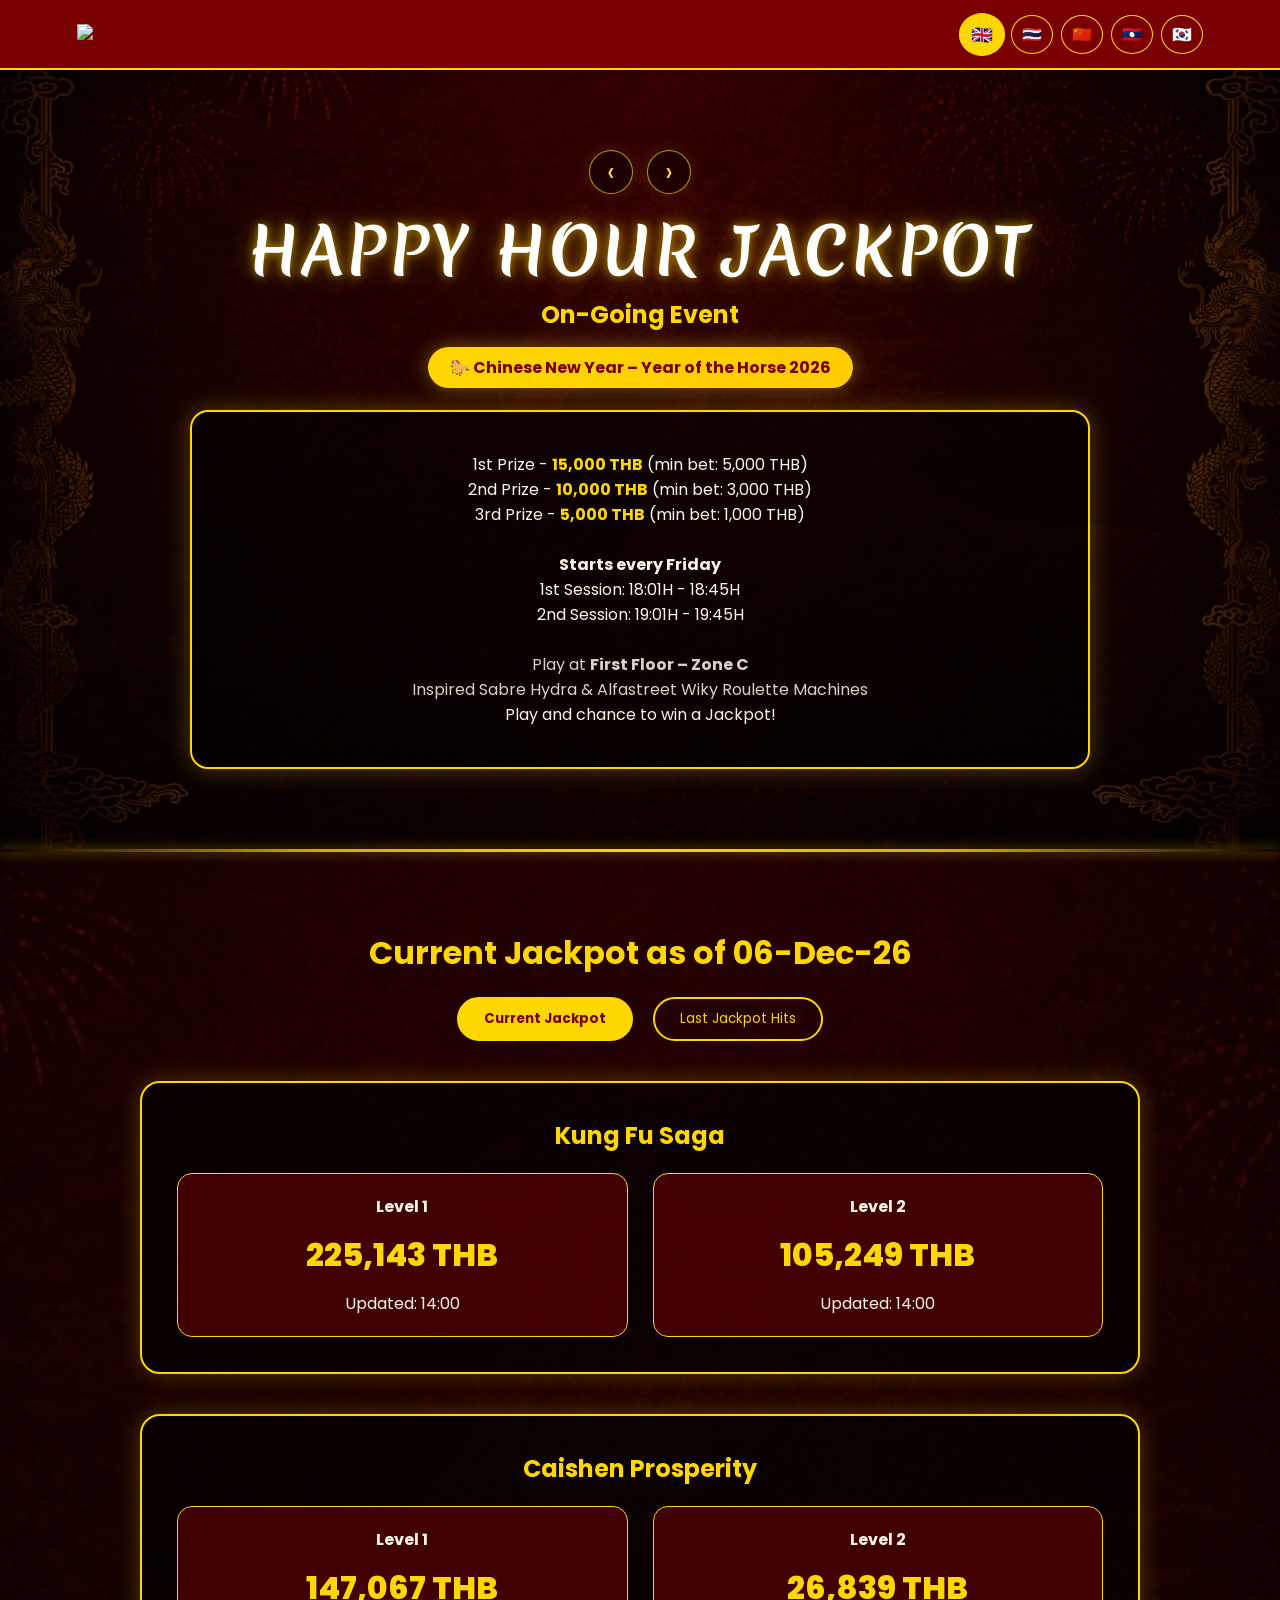
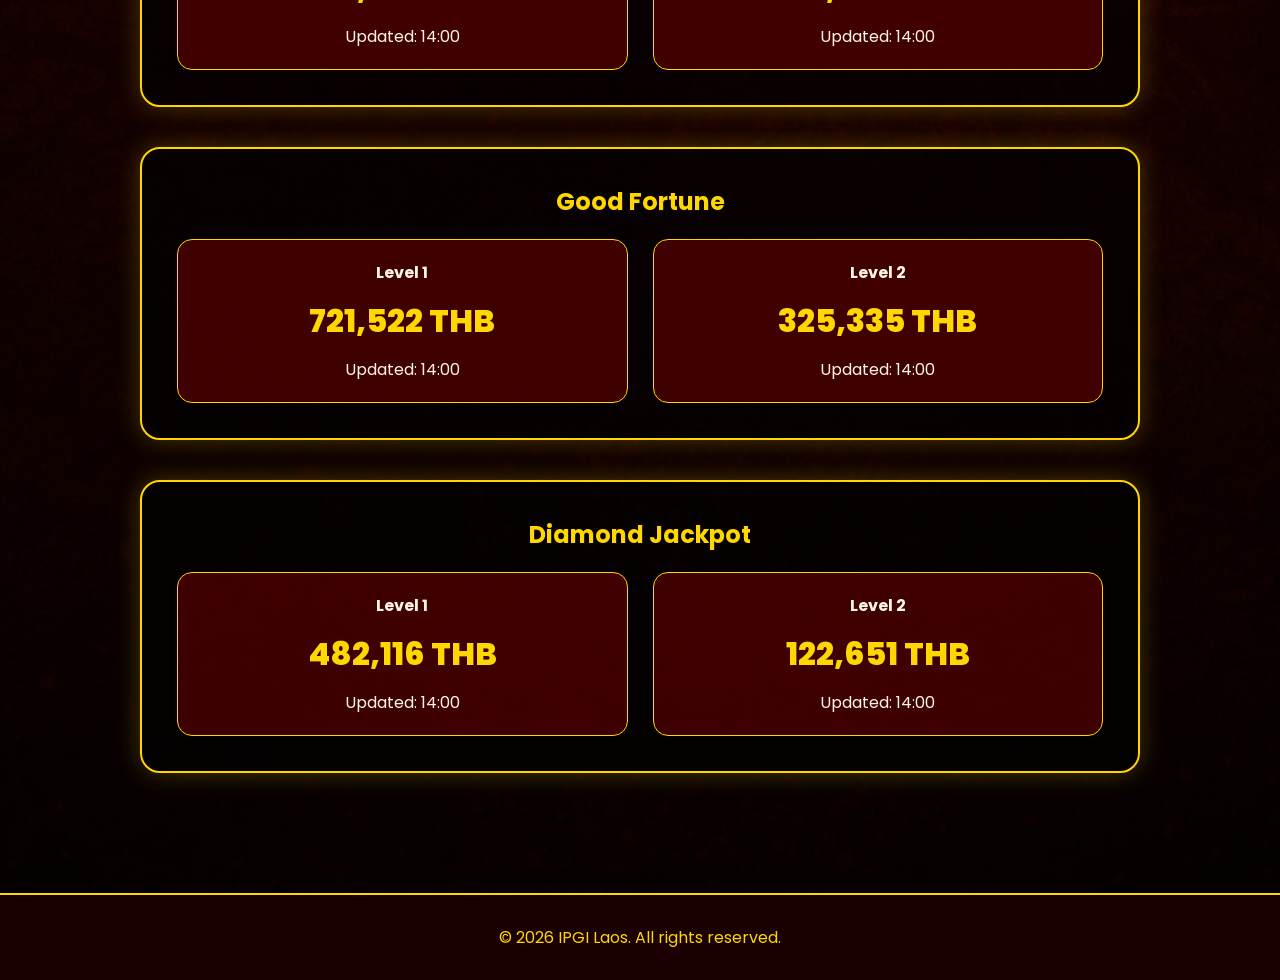
==== index.html @ 7512e4c2 "Update index.html" ====
<!DOCTYPE html>
<html lang="en">
<head>
<meta charset="UTF-8">
<meta name="viewport" content="width=device-width, initial-scale=1.0">
<title>IPGI - Event and Jackpot Update</title>

<link href="https://fonts.googleapis.com/css2?family=Poppins:wght@400;600;800&display=swap" rel="stylesheet">
<link href="https://fonts.googleapis.com/css2?family=Bebas+Neue&display=swap" rel="stylesheet">
<link href="https://fonts.googleapis.com/css2?family=Merienda&display=swap" rel="stylesheet">

<style>
*{
margin:0;
padding:0;
box-sizing:border-box;
font-family:'Poppins',sans-serif;
}

body{
background:radial-gradient(circle at top,#8b0000,#3a0000 60%,#1a0000);
color:#fff5e6;
overflow-x:hidden;
}

/* ===== LANTERNS (NON-BREAKING) ===== */
.lantern{
position:fixed;
top:-120px;
font-size:38px;
opacity:.6;
pointer-events:none;
z-index:1;
animation:floatLantern linear infinite;
}

@keyframes floatLantern{
0%{transform:translateY(0);}
100%{transform:translateY(130vh);}
}

/* ===== NAVBAR ===== */
.navbar{
position:fixed;
top:0;
left:0;
width:100%;
height:70px;
padding:0 6%;
display:flex;
align-items:center;
justify-content:space-between;
background:#7a0000;
border-bottom:2px solid gold;
z-index:1000;
}

.logo img{
height:48px;
max-width:160px;
object-fit:contain;
}

.lang-switch{
display:flex;
gap:8px;
}

.lang-switch button{
border:1px solid gold;
background:transparent;
color:gold;
border-radius:50%;
padding:6px 10px;
font-size:16px;
cursor:pointer;
transition:.3s;
}

.lang-switch button.active{
background:gold;
color:#7a0000;
transform:scale(1.1);
}

/* ===== HERO ===== */
.hero{
position:relative;
z-index:2;
padding:150px 8% 80px;
text-align:center;
background:
linear-gradient(rgba(0,0,0,0.65), rgba(0,0,0,0.75)),
url("images/cny-bg.webp");
background-size:cover;
background-position:center;
background-repeat:no-repeat;
}

/* quick fade used by language/event switching */
.hero.fade{opacity:.25; transform:translateY(2px); transition:opacity .2s ease, transform .2s ease;}

.hero h1{
font-family:'Merienda', sans-serif;
font-size:4rem;
letter-spacing:3px;
color:white;
text-transform:uppercase;
text-shadow:
0 0 10px rgba(255,215,0,0.6),
0 0 25px rgba(255,215,0,0.4);
}

.hero h2{
color:#ffd700;
margin-bottom:15px;
}

/* EVENT NAV (Prev/Next) */
.event-nav{
display:flex;
align-items:center;
justify-content:center;
gap:14px;
margin:0 0 10px;
}
.event-nav button{
width:44px;
height:44px;
border-radius:50%;
border:1px solid rgba(255,215,0,.7);
background:rgba(0,0,0,.35);
color:#ffd24a;
font-size:28px;
line-height:1;
cursor:pointer;
transition:.2s;
box-shadow:0 0 18px rgba(255,215,0,.12);
}
.event-nav button:active{transform:scale(.98);}

.horse-badge{
display:inline-block;
background:linear-gradient(45deg,gold,#ffcc00);
color:#7a0000;
padding:8px 22px;
border-radius:25px;
font-weight:700;
margin-bottom:22px;
box-shadow:0 0 20px rgba(255,215,0,0.4);
}

/* EVENT BOX */
.event-box{
max-width:900px;
margin:0 auto;
background:rgba(0,0,0,0.6);
border:2px solid gold;
border-radius:18px;
padding:40px;
box-shadow:0 0 25px rgba(255,215,0,0.3);
overflow:hidden;
}

.event-media{
position:relative;
display:none;
margin:-40px -40px 22px; /* pull to edges of box */
}
.event-media.has-img{display:block;}
.event-media::after{
content:'';
position:absolute;
inset:0;
background:linear-gradient(to bottom, rgba(0,0,0,0) 62%, rgba(0,0,0,0.45));
pointer-events:none;
}
.event-img{
width:100%;
max-height:340px;
object-fit:cover;
display:block;
filter:brightness(0.95) contrast(1.08) saturate(1.1);
}

.highlight{
color:gold;
font-weight:700;
}

/* ===== JACKPOT SECTION ===== */
.jackpot-section{
position:relative;
z-index:2;
padding:80px 8%;
text-align:center;
background:
linear-gradient(rgba(0,0,0,0.75), rgba(0,0,0,0.85)),
url("images/cny-bg.webp") center/cover no-repeat;
}

.jackpot-section::before{
content:"";
position:absolute;
top:0;
left:0;
width:100%;
height:3px;
background:linear-gradient(
to right,
transparent,
rgba(255,215,0,0.8),
rgba(255,215,0,1),
rgba(255,215,0,0.8),
transparent
);
box-shadow:0 0 12px rgba(255,215,0,0.6);
}

#jackpot-title{
font-size:2rem;
margin-bottom:20px;
color:gold;
}

/* Toggle */
.toggle-buttons{
margin:20px 0 40px;
}

.toggle-buttons button{
padding:10px 25px;
margin:0 8px;
border-radius:30px;
border:2px solid gold;
background:transparent;
color:gold;
cursor:pointer;
transition:.3s;
}

.toggle-buttons button.active{
background:gold;
color:#7a0000;
font-weight:700;
}

/* Game Card */
.game{
max-width:1000px;
margin:0 auto 40px;
background:rgba(0,0,0,0.65);
border:2px solid gold;
border-radius:20px;
padding:35px;
box-shadow:0 0 25px rgba(255,215,0,0.25);
}

.game h2{
margin-bottom:20px;
color:#ffd700;
}

.levels{
display:flex;
justify-content:center;
gap:25px;
flex-wrap:wrap;
}

.level{
flex:1;
min-width:240px;
background:rgba(120,0,0,0.5);
border:1px solid gold;
border-radius:15px;
padding:20px;
}

.amount{
font-size:2rem;
font-weight:800;
color:gold;
margin:12px 0;
}

/* GOLD GLOW */
@keyframes goldPulse{
0%{text-shadow:0 0 8px rgba(255,215,0,0.5);}
50%{text-shadow:0 0 30px rgba(255,215,0,1),0 0 60px rgba(255,180,0,0.6);}
100%{text-shadow:0 0 8px rgba(255,215,0,0.5);}
}

.amount.glow{
animation:goldPulse 2.2s infinite ease-in-out;
}

/* Footer */
footer{
padding:30px;
text-align:center;
background:#1a0000;
color:gold;
border-top:2px solid gold;
}

/* ===== MOBILE ===== */
@media(max-width:768px){

.hero{
padding:130px 5% 60px;
}

.hero h1{
font-size:2rem;
}

.event-box{
padding:25px;
}

.event-media{
margin:-25px -25px 18px;
}

.levels{
flex-direction:column;
}

.logo img{
height:40px;
}

.lantern{
font-size:26px;
}

}
</style>

</head>

<body>

<nav class="navbar">
<div class="logo">
<a href="https://www.indo.com.au" target="_blank">
<img src="https://indo.com.au/wp-content/uploads/2024/03/Group-3-1.png">
</a>
</div>

<div class="lantern" style="left:10%;animation-duration:18s;">🏮</div>
<div class="lantern" style="left:35%;animation-duration:22s;">🏮</div>
<div class="lantern" style="left:70%;animation-duration:20s;">🏮</div>

<div class="lang-switch">
<button onclick="setLanguage('en',this)">🇬🇧</button>
<button onclick="setLanguage('th',this)">🇹🇭</button>
<button onclick="setLanguage('zh',this)">🇨🇳</button>
<button onclick="setLanguage('lo',this)">🇱🇦</button>
<button onclick="setLanguage('ko',this)">🇰🇷</button>
</div>
</nav>

<section class="hero reveal" id="hero">

  <!-- Prev / Next -->
  <div class="event-nav">
    <button id="evtPrev" aria-label="Previous event">‹</button>
    <button id="evtNext" aria-label="Next event">›</button>
  </div>

  <h1 id="event-title"></h1>
  <h2 id="event-subtitle"></h2>
  <div class="horse-badge" id="event-pill"></div>

  <div class="event-box">
    <!-- image area (auto hides if empty) -->
    <div class="event-media" id="evtMediaWrap">
      <img class="event-img" id="evtImage" alt="">
    </div>

    <div class="prize" id="prize1"></div>
    <div class="prize" id="prize2"></div>
    <div class="prize" id="prize3"></div>
    <div class="schedule" id="schedule"></div>
    <div style="margin-top:25px;opacity:0.85;" id="location"></div>
    <div class="cta" id="cta-text"></div>
  </div>
</section>

<section class="jackpot-section reveal">
<h1 id="jackpot-title"></h1>

<div class="toggle-buttons">
<button id="btn-current" class="active">Current Jackpot</button>
<button id="btn-last">Last Jackpot Hits</button>
</div>

<div id="jackpot-container"></div>
</section>

<footer>© 2026 IPGI Laos. All rights reserved.</footer>

<script>
/* =========================================================
   EVENTS + TRANSLATIONS (Event Carousel)
   ========================================================= */

const events = [
  {
    id: "happy_hour",
    image: "", // optional (keep blank)
    translations: {
      en:{
        title:"Happy Hour Jackpot",
        subtitle:"On-Going Event",
        pill:"🐎 Chinese New Year – Year of the Horse 2026",
        prize1:"1st Prize - <span class='highlight'>15,000 THB</span> (min bet: 5,000 THB)",
        prize2:"2nd Prize - <span class='highlight'>10,000 THB</span> (min bet: 3,000 THB)",
        prize3:"3rd Prize - <span class='highlight'>5,000 THB</span> (min bet: 1,000 THB)",
        schedule:"<br><strong>Starts every Friday</strong><br>1st Session: 18:01H - 18:45H<br>2nd Session: 19:01H - 19:45H",
        location:"Play at <strong>First Floor – Zone C</strong><br>Inspired Sabre Hydra & Alfastreet Wiky Roulette Machines",
        cta:"Play and chance to win a Jackpot!"
      },
      th:{
        title:"แฮปปี้อาวร์แจ็คพอต",
        subtitle:"กิจกรรมกำลังดำเนินอยู่",
        pill:"🐎 ตรุษจีน – ปีมะเมีย 2026",
        prize1:"รางวัลที่ 1 - <span class='highlight'>15,000 บาท</span> (เดิมพันขั้นต่ำ: 5,000 บาท)",
        prize2:"รางวัลที่ 2 - <span class='highlight'>10,000 บาท</span> (เดิมพันขั้นต่ำ: 3,000 บาท)",
        prize3:"รางวัลที่ 3 - <span class='highlight'>5,000 บาท</span> (เดิมพันขั้นต่ำ: 1,000 บาท)",
        schedule:"<br><strong>เริ่มทุกวันศุกร์</strong><br>รอบที่ 1: 18:01 - 18:45<br>รอบที่ 2: 19:01 - 19:45",
        location:"เล่นที่ <strong>ชั้น 1 – โซน C</strong><br>Inspired Sabre Hydra & Alfastreet Wiky Roulette Machines",
        cta:"ร่วมสนุกและลุ้นรับแจ็คพอต!"
      },
      zh:{
        title:"欢乐时光累积大奖",
        subtitle:"正在进行中",
        pill:"🐎 农历新年 – 马年 2026",
        prize1:"一等奖 - <span class='highlight'>15,000 泰铢</span>（最低投注：5,000 泰铢）",
        prize2:"二等奖 - <span class='highlight'>10,000 泰铢</span>（最低投注：3,000 泰铢）",
        prize3:"三等奖 - <span class='highlight'>5,000 泰铢</span>（最低投注：1,000 泰铢）",
        schedule:"<br><strong>每周五开始</strong><br>第一场：18:01 - 18:45<br>第二场：19:01 - 19:45",
        location:"地点：<strong>一楼 C 区</strong><br>Inspired Sabre Hydra & Alfastreet Wiky Roulette Machines",
        cta:"参与游戏，赢取大奖！"
      },
      lo:{
        title:"ແຈັກພອດ Happy Hour",
        subtitle:"ກຳລັງຈັດກິດຈະກຳ",
        pill:"🐎 ຕຸດຈີນ – ປີມ້າ 2026",
        prize1:"ລາງວັນທີ 1 - <span class='highlight'>15,000 ບາດ</span> (ເບດຂັ້ນຕ່ຳ: 5,000 ບາດ)",
        prize2:"ລາງວັນທີ 2 - <span class='highlight'>10,000 ບາດ</span> (ເບດຂັ້ນຕ່ຳ: 3,000 ບາດ)",
        prize3:"ລາງວັນທີ 3 - <span class='highlight'>5,000 ບາດ</span> (ເບດຂັ້ນຕ່ຳ: 1,000 ບາດ)",
        schedule:"<br><strong>ເລີ່ມທຸກວັນສຸກ</strong><br>ຮອບ 1: 18:01 - 18:45<br>ຮອບ 2: 19:01 - 19:45",
        location:"ຫຼິ້ນທີ່ <strong>ຊັ້ນ 1 – ໂຊນ C</strong><br>Inspired Sabre Hydra & Alfastreet Wiky Roulette Machines",
        cta:"ຫຼິ້ນເພື່ອລຸ້ນແຈັກພອດ!"
      },
      ko:{
        title:"해피 아워 잭팟",
        subtitle:"진행 중 이벤트",
        pill:"🐎 춘절 – 말의 해 2026",
        prize1:"1등 - <span class='highlight'>15,000 바트</span> (최소 베팅: 5,000 바트)",
        prize2:"2등 - <span class='highlight'>10,000 바트</span> (최소 베팅: 3,000 바트)",
        prize3:"3등 - <span class='highlight'>5,000 바트</span> (최소 베팅: 1,000 바트)",
        schedule:"<br><strong>매주 금요일 시작</strong><br>1차: 18:01 - 18:45<br>2차: 19:01 - 19:45",
        location:"플레이 장소: <strong>1층 – C 구역</strong><br>Inspired Sabre Hydra & Alfastreet Wiky Roulette Machines",
        cta:"플레이하고 잭팟을 잡으세요!"
      }
    }
  },
  {
    id: "early_bird_donut",
    // Put your donut image here (save your photo as this file in your project):
    // images/early-bird-donut.png  OR  images/early-bird-donut.jpg
    image: "images/early-bird-donut.webp",
    translations: {
      en:{
        title:"Early Bird Donut",
        subtitle:"Weekly Special",
        pill:"🍩 Free Treat for Early Players",
        prize1:"",
        prize2:"",
        prize3:"",
        schedule:"<br><strong>Every Tuesday & Wednesday</strong><br><strong>Starts 09:00AM onwards</strong>",
        location:"Location: <strong>First Floor – Zone C</strong>",
        cta:"Free donut for players arrive early and play<br><strong>Limited stocks only</strong>"
      },
      th:{
        title:"โดนัท Early Bird",
        subtitle:"โปรโมชันประจำสัปดาห์",
        pill:"🍩 ของว่างฟรีสำหรับผู้มาเช้า",
        prize1:"",
        prize2:"",
        prize3:"",
        schedule:"<br><strong>ทุกวันอังคาร & วันพุธ</strong><br><strong>09:00 – 11:00 น.</strong>",
        location:"สถานที่: <strong>ชั้น 1 – โซน C<</strong>",
        cta:"ฟรีโดนัทสำหรับผู้เล่นที่มาเช้าและร่วมเล่น<br><strong>มีจำนวนจำกัด</strong>"
      },
      zh:{
        title:"早鸟甜甜圈",
        subtitle:"每周特别活动",
        pill:"🍩 早到玩家免费点心",
        prize1:"",
        prize2:"",
        prize3:"",
        schedule:"<br><strong>每周二 & 周三</strong><br><strong>09:00 – 11:00</strong>",
        location:"地点：<strong>一楼 C 区</strong>",
        cta:"早到并参与游戏的玩家可免费领取甜甜圈<br><strong>数量有限，送完即止</strong>"
      },
      lo:{
        title:"Early Bird Donut",
        subtitle:"ໂປຣໂມຊັນປະຈຳອາທິດ",
        pill:"🍩 ໂດນັດຟຣີ ສຳລັບຜູ້ມາເຊົ້າ",
        prize1:"",
        prize2:"",
        prize3:"",
        schedule:"<br><strong>ທຸກວັນອັງຄານ & ວັນພຸດ</strong><br><strong>09:00 – 11:00</strong>",
        location:"ສະຖານທີ່: <strong>ຊັ້ນ 1 – ໂຊນ C</strong>",
        cta:"ໂດນັດຟຣີ ສຳລັບຜູ້ທີ່ມາເຊົ້າແລະຮ່ວມຫຼິ້ນ<br><strong>ມີຈຳນວນຈຳກັດ</strong>"
      },
      ko:{
        title:"얼리버드 도넛",
        subtitle:"주간 스페셜",
        pill:"🍩 일찍 온 플레이어 무료 간식",
        prize1:"",
        prize2:"",
        prize3:"",
        schedule:"<br><strong>매주 화요일 & 수요일</strong><br><strong>09:00 – 11:00</strong>",
        location:"장소: <strong>1층 – C 구역</strong>",
        cta:"일찍 도착해 플레이하는 고객께 무료 도넛 제공<br><strong>수량 한정</strong>"
      }
    }
  }
];

let currentEventIndex = 0;
let currentLang = "en";

/* LANGUAGE (keeps active event) */
function setLanguage(lang,btn){
  currentLang = lang || "en";
  applyEventLanguage();
  document.querySelectorAll(".lang-switch button").forEach(b=>b.classList.remove("active"));
  if(btn) btn.classList.add("active");
}

/* Apply current event + language to UI */
function applyEventLanguage(){
  const hero = document.getElementById("hero");
  hero.classList.add("fade");

  setTimeout(()=>{
    const evt = events[currentEventIndex] || events[0];
    const t = (evt.translations && evt.translations[currentLang]) ? evt.translations[currentLang] : evt.translations.en;

    document.getElementById("event-title").innerHTML = t.title || "";
    document.getElementById("event-subtitle").innerHTML = t.subtitle || "";
    document.getElementById("event-pill").innerHTML = t.pill || "";

    // image
    const mediaWrap = document.getElementById("evtMediaWrap");
    const img = document.getElementById("evtImage");
    if(evt.image && evt.image.trim() !== ""){
      img.src = evt.image;
      img.alt = t.title || "Event image";
      mediaWrap.classList.add("has-img");
    }else{
      img.removeAttribute("src");
      img.alt = "";
      mediaWrap.classList.remove("has-img");
    }

    // content blocks (hide if empty)
    setBlockHTML("prize1", t.prize1);
    setBlockHTML("prize2", t.prize2);
    setBlockHTML("prize3", t.prize3);
    setBlockHTML("schedule", t.schedule);
    setBlockHTML("location", t.location);
    setBlockHTML("cta-text", t.cta);

    hero.classList.remove("fade");
  }, 160);
}

function setBlockHTML(id, html){
  const el = document.getElementById(id);
  el.innerHTML = html || "";
  // hide empty blocks for donut event (clean layout)
  const isEmpty = !html || String(html).trim() === "";
  el.style.display = isEmpty ? "none" : "block";
}

/* Event Prev/Next */
document.getElementById("evtPrev").addEventListener("click", ()=>{
  currentEventIndex = (currentEventIndex - 1 + events.length) % events.length;
  applyEventLanguage();
});

document.getElementById("evtNext").addEventListener("click", ()=>{
  currentEventIndex = (currentEventIndex + 1) % events.length;
  applyEventLanguage();
});

/* init language buttons */
setLanguage("en", document.querySelector(".lang-switch button"));

/* =========================================================
   JACKPOT (UNCHANGED)
   ========================================================= */

let jackpotData={},currentMode="current";

fetch("data.json")
.then(res=>res.json())
.then(data=>{
jackpotData=data;
currentMode=data.mode||"current";
setActiveButton();
renderJackpot();
});

document.getElementById("btn-current").onclick=()=>{
currentMode="current";
setActiveButton();
renderJackpot();
};
document.getElementById("btn-last").onclick=()=>{
currentMode="last";
setActiveButton();
renderJackpot();
};

function setActiveButton(){
const btnCurrent=document.getElementById("btn-current");
const btnLast=document.getElementById("btn-last");
const title=document.getElementById("jackpot-title");

btnCurrent.classList.toggle("active",currentMode==="current");
btnLast.classList.toggle("active",currentMode==="last");

if(currentMode==="current"){
const d=new Date();
const day=String(d.getDate()).padStart(2,'0');
const months=["Jan","Feb","Mar","Apr","May","Jun","Jul","Aug","Sep","Oct","Nov","Dec"];
const month=months[d.getMonth()];
const year=String(d.getFullYear()).slice(-2);
title.textContent=`Current Jackpot as of ${day}-${month}-${year}`;
}else{
title.textContent="Last Jackpot Hits";
}
}

function animateCounter(el,target){
let duration=1500,startTime=null;
function update(t){
if(!startTime)startTime=t;
let progress=t-startTime;
let percent=Math.min(progress/duration,1);
let value=Math.floor(percent*target);
el.textContent=value.toLocaleString()+" THB";
if(progress<duration){requestAnimationFrame(update);}
else{el.textContent=target.toLocaleString()+" THB";}
}
requestAnimationFrame(update);
}

function renderJackpot(){

var container=document.getElementById("jackpot-container");
container.innerHTML="";
var games=jackpotData[currentMode];
if(!games){ return; }

var keys=Object.keys(games);

for(var i=0;i<keys.length;i++){

var key=keys[i];
var game=games[key];

var gameDiv=document.createElement("div");
gameDiv.className="game reveal";

gameDiv.innerHTML =
"<h2>"+formatGameName(key)+"</h2>"+
"<div class='levels'>"+
"<div class='level'>"+
"<strong>Level 1</strong>"+
"<div class='amount' data-value='"+game.level1+"'>0 THB</div>"+
"<div class='date'>"+
(currentMode==="current"
? "Updated: "+(game.time||"--:--")
: "Date: "+(game.level1_date||"--"))+
"</div>"+
"</div>"+
"<div class='level'>"+
"<strong>Level 2</strong>"+
"<div class='amount' data-value='"+game.level2+"'>0 THB</div>"+
"<div class='date'>"+
(currentMode==="current"
? "Updated: "+(game.time||"--:--")
: "Date: "+(game.level2_date||"--"))+
"</div>"+
"</div>"+
"</div>";

container.appendChild(gameDiv);
}

/* SAFE STAGGER */
var cards=document.querySelectorAll(".game");
for(var j=0;j<cards.length;j++){
cards[j].style.transitionDelay=(j*0.2)+"s";
}

/* COUNTER + GLOW */
if(currentMode==="current"){

var amounts=document.querySelectorAll(".amount");

for(var k=0;k<amounts.length;k++){

var el=amounts[k];
var target=parseInt(el.getAttribute("data-value"));

if(!isNaN(target)){
animateCounter(el,target);

(function(element){
setTimeout(function(){
element.classList.add("glow");
},1500);
})(el);
}
}

}else{

var amountsStatic=document.querySelectorAll(".amount");

for(var x=0;x<amountsStatic.length;x++){
var el2=amountsStatic[x];
var target2=parseInt(el2.getAttribute("data-value"));
el2.textContent=Number(target2).toLocaleString()+" THB";
el2.classList.remove("glow");
}

}

revealOnScroll();
}

/* SCROLL EFFECT */
function revealOnScroll(){
const reveals=document.querySelectorAll(".reveal");
reveals.forEach(el=>{
const windowHeight=window.innerHeight;
const elementTop=el.getBoundingClientRect().top;
if(elementTop < windowHeight - 100){
el.classList.add("active");
}
});
}
window.addEventListener("scroll",revealOnScroll);
window.addEventListener("load",revealOnScroll);

function formatGameName(key){
return key.replace(/([A-Z])/g," $1").replace(/^./,s=>s.toUpperCase());
}

</script>
</body>
</html>
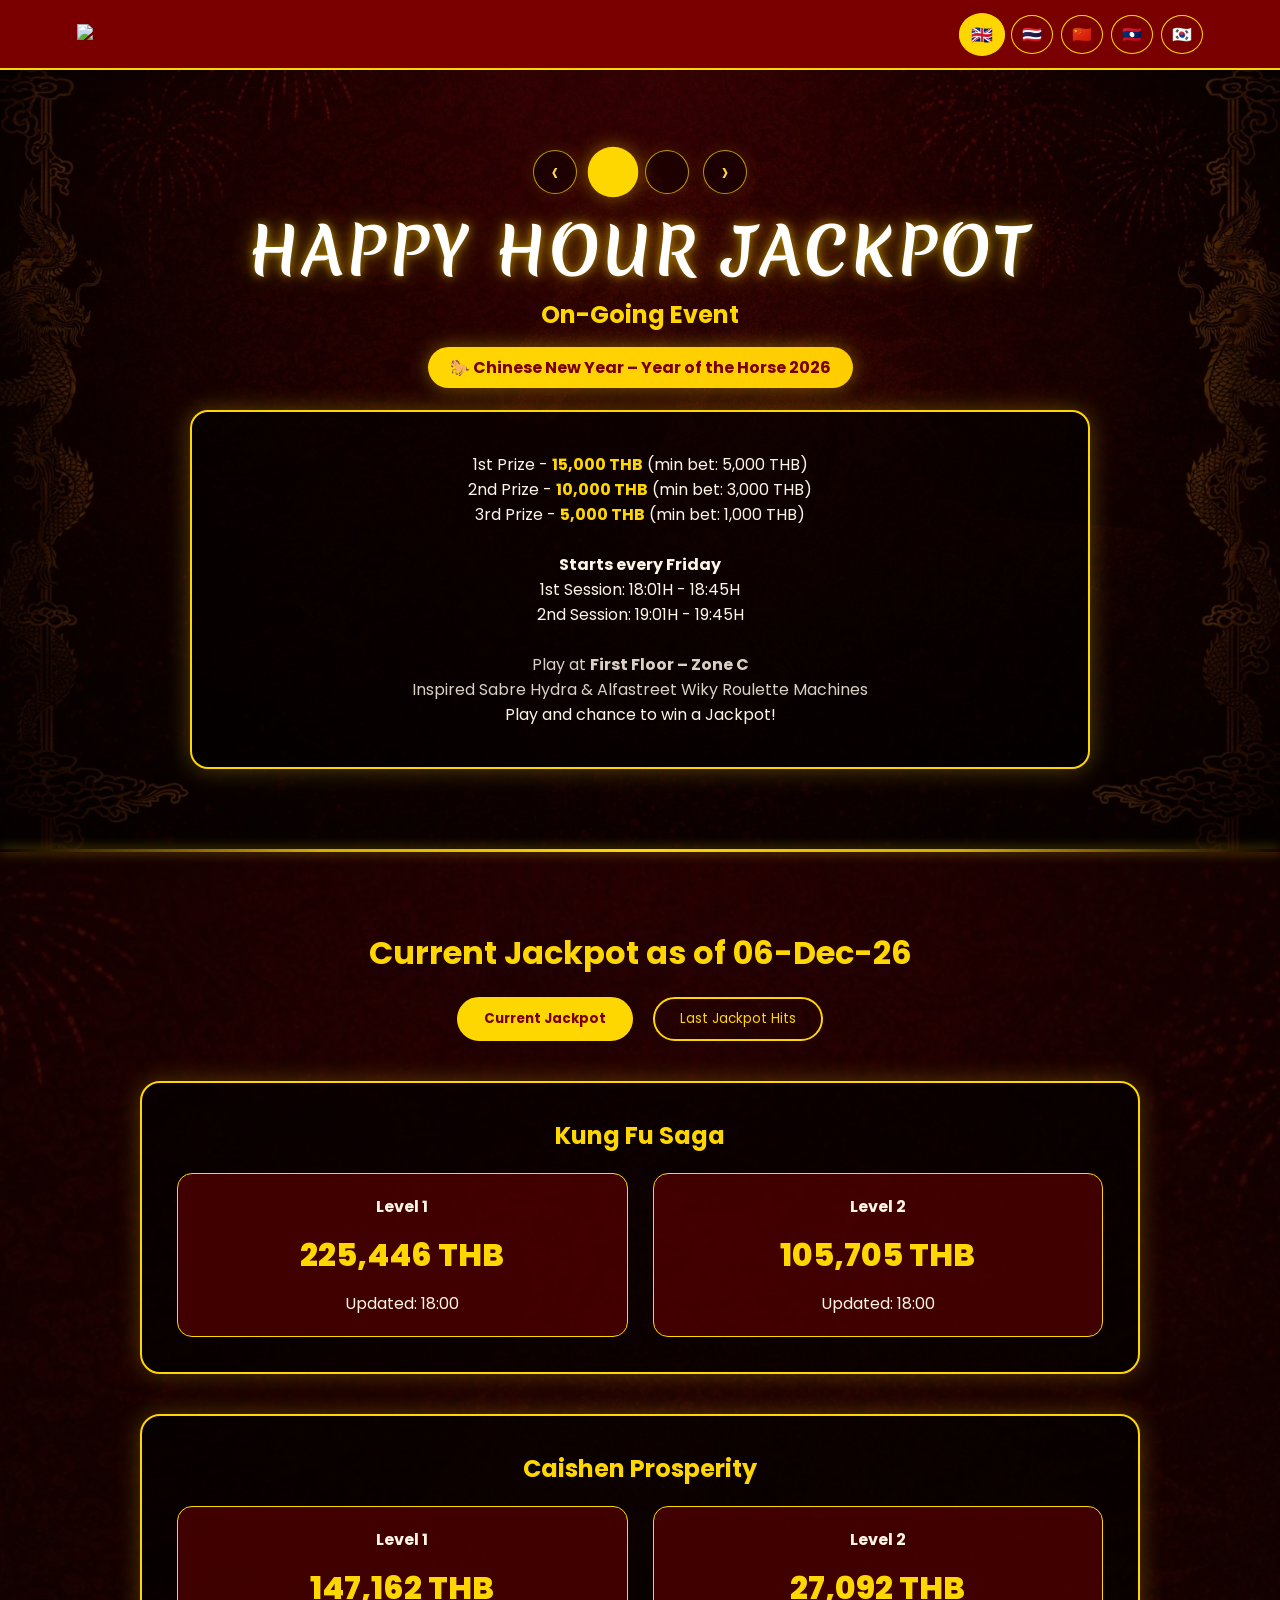
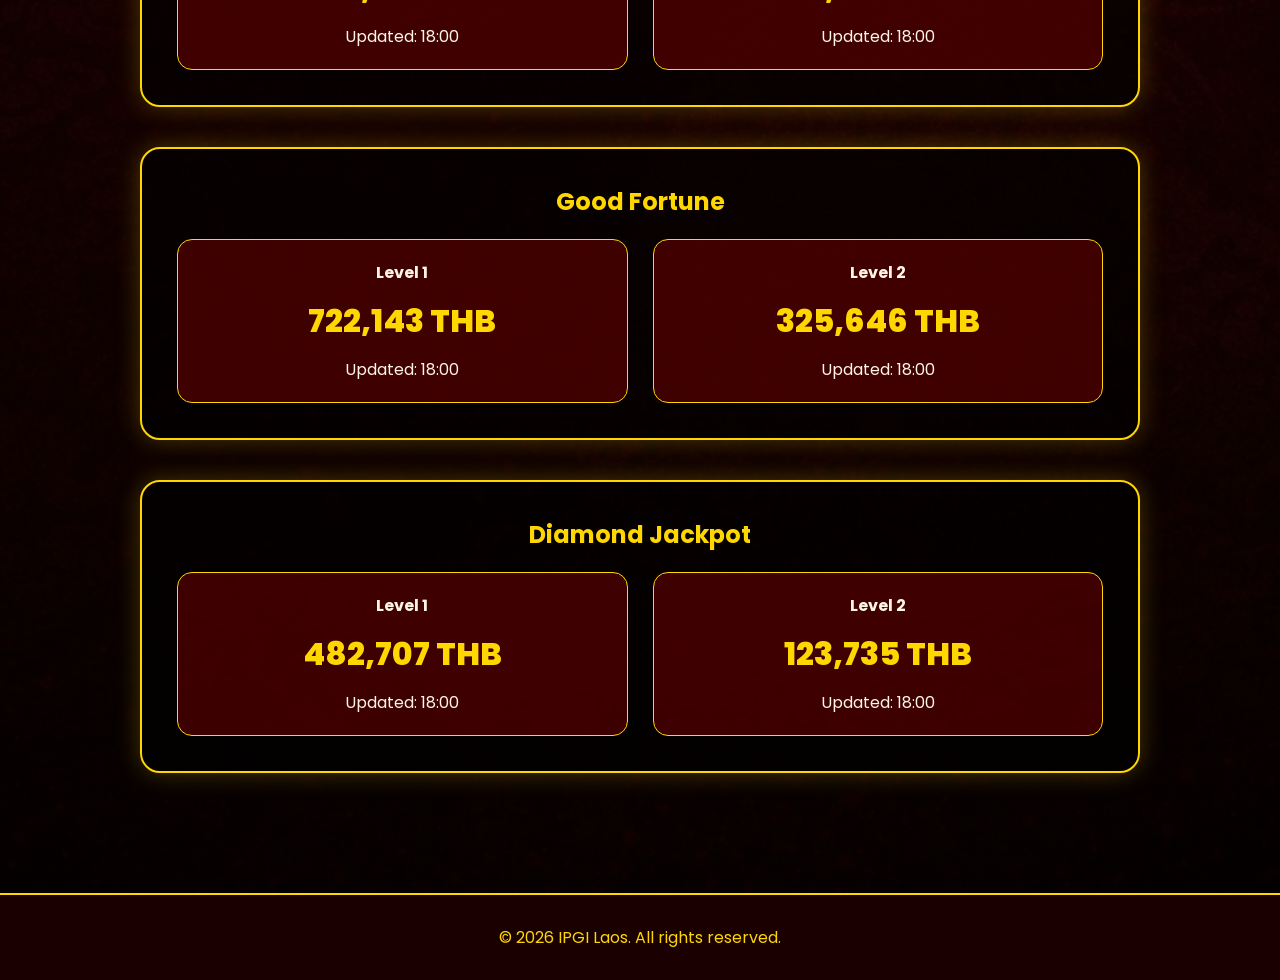
==== commit 082c194c: "Update index.html" ====
--- a/index.html
+++ b/index.html
@@ -137,7 +137,31 @@
 transition:.2s;
 box-shadow:0 0 18px rgba(255,215,0,.12);
 }
-.event-nav button:active{transform:scale(.98);}
+..event-nav button:active{transform:scale(.98);}
+
+/* Dots (event indicators) */
+.evt-dots{
+display:flex;
+align-items:center;
+justify-content:center;
+gap:10px;
+min-width:64px;
+}
+.evt-dot{
+width:10px;
+height:10px;
+border-radius:50%;
+border:1px solid rgba(255,215,0,.75);
+background:rgba(0,0,0,.20);
+box-shadow:0 0 10px rgba(255,215,0,.10);
+cursor:pointer;
+transition:transform .2s ease, background .2s ease, box-shadow .2s ease;
+}
+.evt-dot.active{
+background:gold;
+box-shadow:0 0 18px rgba(255,215,0,.45);
+transform:scale(1.15);
+}
 
 .horse-badge{
 display:inline-block;
@@ -364,9 +388,12 @@
 
 <section class="hero reveal" id="hero">
 
-  <!-- Prev / Next -->
+  <!-- Prev / Next + Dots -->
   <div class="event-nav">
     <button id="evtPrev" aria-label="Previous event">‹</button>
+
+    <div class="evt-dots" id="evtDots" aria-label="Event pagination"></div>
+
     <button id="evtNext" aria-label="Next event">›</button>
   </div>
 
@@ -537,6 +564,56 @@
 let currentEventIndex = 0;
 let currentLang = "en";
 
+/* Dots UI */
+const dotsWrap = document.getElementById("evtDots");
+
+function buildDots(){
+  if(!dotsWrap) return;
+  dotsWrap.innerHTML = "";
+  for(let i=0;i<events.length;i++){
+    const d = document.createElement("button");
+    d.type = "button";
+    d.className = "evt-dot" + (i===currentEventIndex ? " active" : "");
+    d.setAttribute("aria-label", "Go to event " + (i+1));
+    d.addEventListener("click", ()=>{
+      currentEventIndex = i;
+      applyEventLanguage();
+      restartAutoAdvance();
+    });
+    dotsWrap.appendChild(d);
+  }
+}
+
+function setActiveDot(){
+  if(!dotsWrap) return;
+  const dots = dotsWrap.querySelectorAll(".evt-dot");
+  dots.forEach((dot, i)=> dot.classList.toggle("active", i===currentEventIndex));
+}
+
+/* Auto-advance */
+let autoTimer = null;
+const AUTO_ADVANCE_MS = 4000; // 3-4 sec (set to 4 sec)
+
+function startAutoAdvance(){
+  stopAutoAdvance();
+  autoTimer = setInterval(()=>{
+    currentEventIndex = (currentEventIndex + 1) % events.length;
+    applyEventLanguage();
+  }, AUTO_ADVANCE_MS);
+}
+
+function stopAutoAdvance(){
+  if(autoTimer){
+    clearInterval(autoTimer);
+    autoTimer = null;
+  }
+}
+
+function restartAutoAdvance(){
+  startAutoAdvance();
+}
+
+
 /* LANGUAGE (keeps active event) */
 function setLanguage(lang,btn){
   currentLang = lang || "en";
@@ -579,6 +656,7 @@
     setBlockHTML("location", t.location);
     setBlockHTML("cta-text", t.cta);
 
+    setActiveDot();
     hero.classList.remove("fade");
   }, 160);
 }
@@ -595,15 +673,30 @@
 document.getElementById("evtPrev").addEventListener("click", ()=>{
   currentEventIndex = (currentEventIndex - 1 + events.length) % events.length;
   applyEventLanguage();
+  restartAutoAdvance();
 });
 
 document.getElementById("evtNext").addEventListener("click", ()=>{
   currentEventIndex = (currentEventIndex + 1) % events.length;
   applyEventLanguage();
+  restartAutoAdvance();
 });
 
+/* Pause auto-advance when user interacts */
+const heroSection = document.getElementById("hero");
+if(heroSection){
+  heroSection.addEventListener("mouseenter", stopAutoAdvance);
+  heroSection.addEventListener("mouseleave", startAutoAdvance);
+  heroSection.addEventListener("focusin", stopAutoAdvance);
+  heroSection.addEventListener("focusout", startAutoAdvance);
+  heroSection.addEventListener("touchstart", stopAutoAdvance, {passive:true});
+  heroSection.addEventListener("touchend", startAutoAdvance, {passive:true});
+}
+
 /* init language buttons */
+buildDots();
 setLanguage("en", document.querySelector(".lang-switch button"));
+startAutoAdvance();
 
 /* =========================================================
    JACKPOT (UNCHANGED)
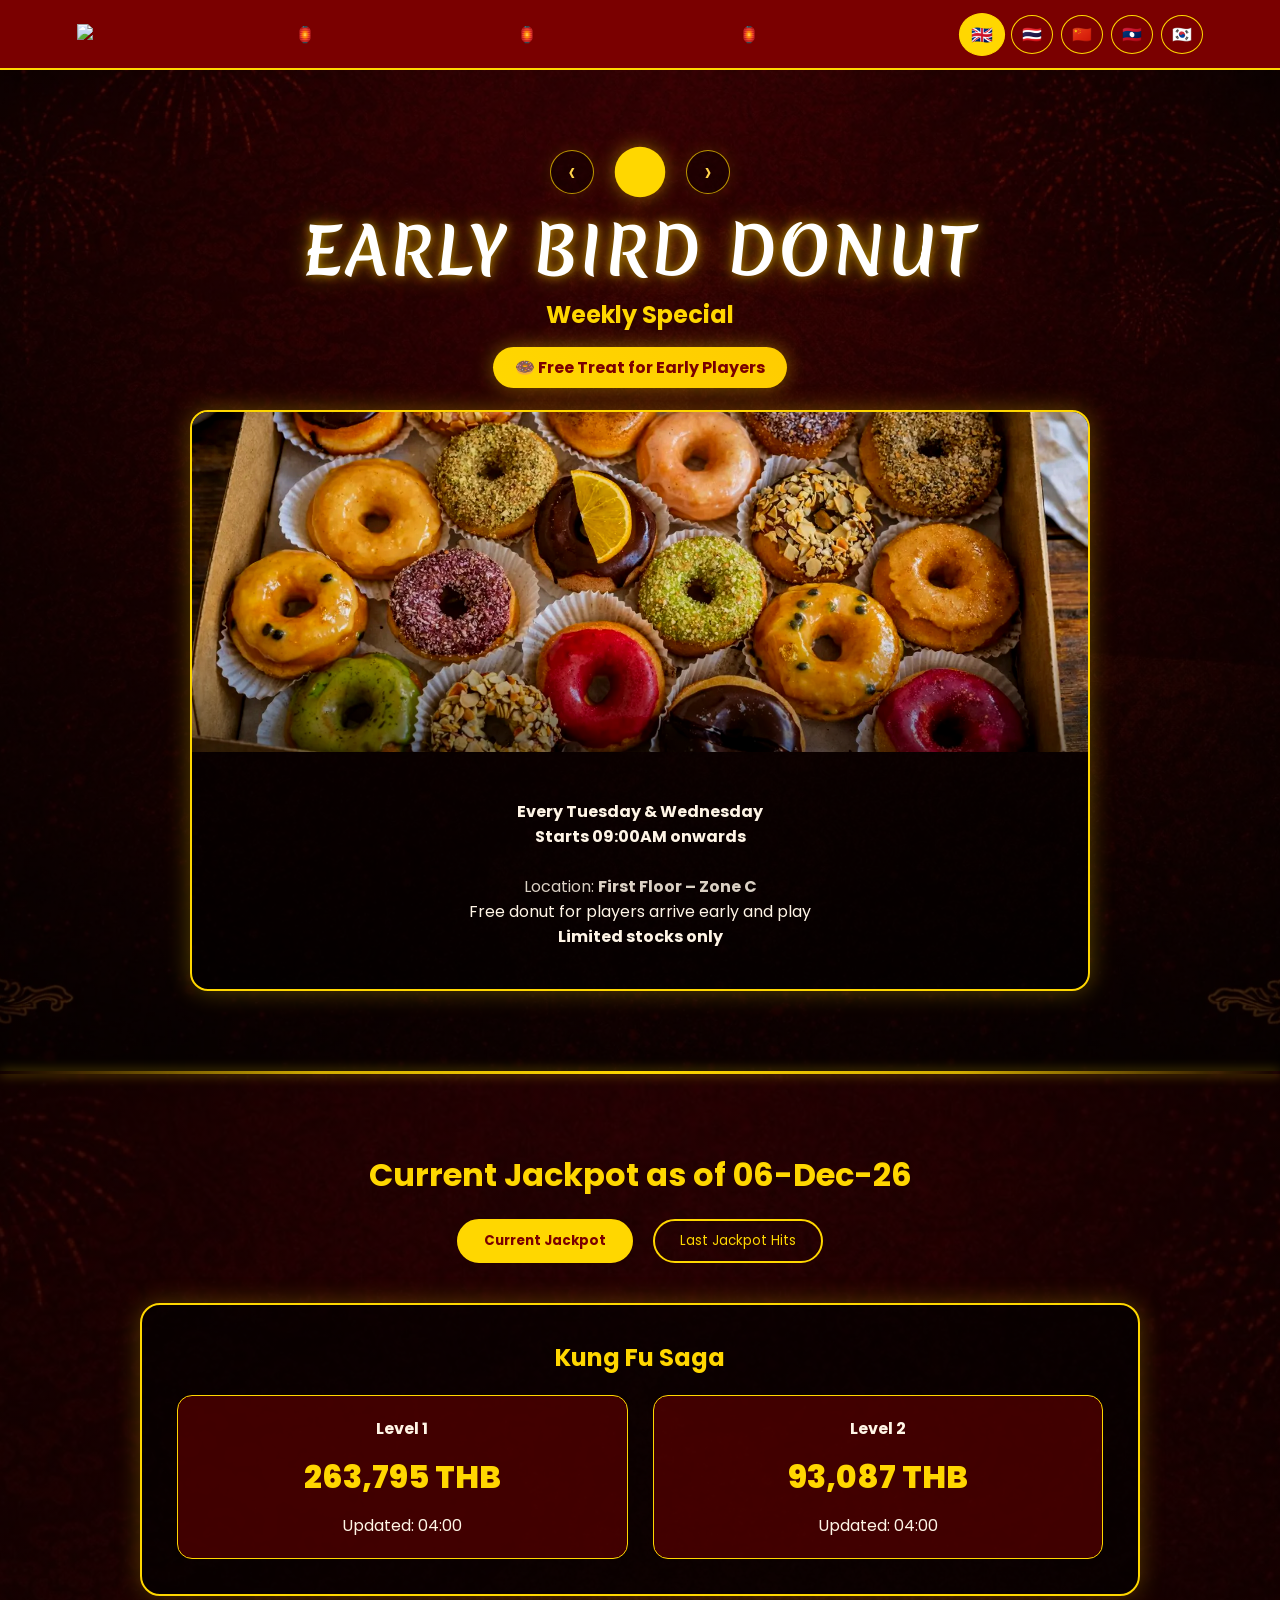
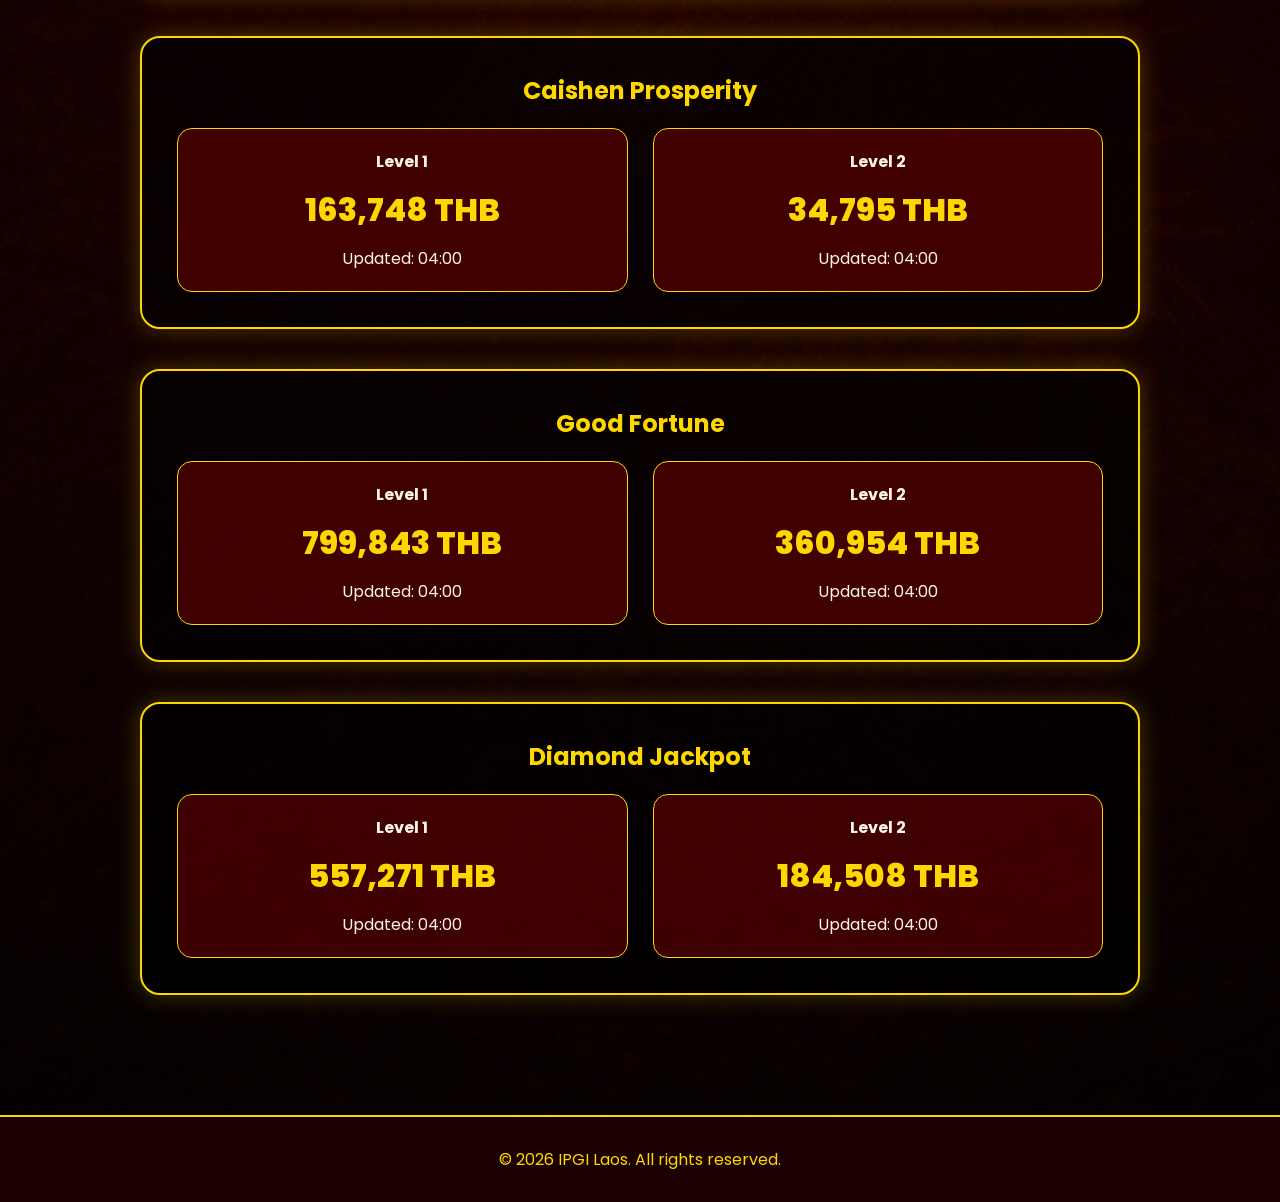
==== commit e635a493: "Update index.html" ====
--- a/index.html
+++ b/index.html
@@ -21,22 +21,6 @@
 background:radial-gradient(circle at top,#8b0000,#3a0000 60%,#1a0000);
 color:#fff5e6;
 overflow-x:hidden;
-}
-
-/* ===== LANTERNS (NON-BREAKING) ===== */
-.lantern{
-position:fixed;
-top:-120px;
-font-size:38px;
-opacity:.6;
-pointer-events:none;
-z-index:1;
-animation:floatLantern linear infinite;
-}
-
-@keyframes floatLantern{
-0%{transform:translateY(0);}
-100%{transform:translateY(130vh);}
 }
 
 /* ===== NAVBAR ===== */
@@ -435,67 +419,6 @@
    ========================================================= */
 
 const events = [
-  {
-    id: "happy_hour",
-    image: "", // optional (keep blank)
-    translations: {
-      en:{
-        title:"Happy Hour Jackpot",
-        subtitle:"On-Going Event",
-        pill:"🐎 Chinese New Year – Year of the Horse 2026",
-        prize1:"1st Prize - <span class='highlight'>15,000 THB</span> (min bet: 5,000 THB)",
-        prize2:"2nd Prize - <span class='highlight'>10,000 THB</span> (min bet: 3,000 THB)",
-        prize3:"3rd Prize - <span class='highlight'>5,000 THB</span> (min bet: 1,000 THB)",
-        schedule:"<br><strong>Starts every Friday</strong><br>1st Session: 18:01H - 18:45H<br>2nd Session: 19:01H - 19:45H",
-        location:"Play at <strong>First Floor – Zone C</strong><br>Inspired Sabre Hydra & Alfastreet Wiky Roulette Machines",
-        cta:"Play and chance to win a Jackpot!"
-      },
-      th:{
-        title:"แฮปปี้อาวร์แจ็คพอต",
-        subtitle:"กิจกรรมกำลังดำเนินอยู่",
-        pill:"🐎 ตรุษจีน – ปีมะเมีย 2026",
-        prize1:"รางวัลที่ 1 - <span class='highlight'>15,000 บาท</span> (เดิมพันขั้นต่ำ: 5,000 บาท)",
-        prize2:"รางวัลที่ 2 - <span class='highlight'>10,000 บาท</span> (เดิมพันขั้นต่ำ: 3,000 บาท)",
-        prize3:"รางวัลที่ 3 - <span class='highlight'>5,000 บาท</span> (เดิมพันขั้นต่ำ: 1,000 บาท)",
-        schedule:"<br><strong>เริ่มทุกวันศุกร์</strong><br>รอบที่ 1: 18:01 - 18:45<br>รอบที่ 2: 19:01 - 19:45",
-        location:"เล่นที่ <strong>ชั้น 1 – โซน C</strong><br>Inspired Sabre Hydra & Alfastreet Wiky Roulette Machines",
-        cta:"ร่วมสนุกและลุ้นรับแจ็คพอต!"
-      },
-      zh:{
-        title:"欢乐时光累积大奖",
-        subtitle:"正在进行中",
-        pill:"🐎 农历新年 – 马年 2026",
-        prize1:"一等奖 - <span class='highlight'>15,000 泰铢</span>（最低投注：5,000 泰铢）",
-        prize2:"二等奖 - <span class='highlight'>10,000 泰铢</span>（最低投注：3,000 泰铢）",
-        prize3:"三等奖 - <span class='highlight'>5,000 泰铢</span>（最低投注：1,000 泰铢）",
-        schedule:"<br><strong>每周五开始</strong><br>第一场：18:01 - 18:45<br>第二场：19:01 - 19:45",
-        location:"地点：<strong>一楼 C 区</strong><br>Inspired Sabre Hydra & Alfastreet Wiky Roulette Machines",
-        cta:"参与游戏，赢取大奖！"
-      },
-      lo:{
-        title:"ແຈັກພອດ Happy Hour",
-        subtitle:"ກຳລັງຈັດກິດຈະກຳ",
-        pill:"🐎 ຕຸດຈີນ – ປີມ້າ 2026",
-        prize1:"ລາງວັນທີ 1 - <span class='highlight'>15,000 ບາດ</span> (ເບດຂັ້ນຕ່ຳ: 5,000 ບາດ)",
-        prize2:"ລາງວັນທີ 2 - <span class='highlight'>10,000 ບາດ</span> (ເບດຂັ້ນຕ່ຳ: 3,000 ບາດ)",
-        prize3:"ລາງວັນທີ 3 - <span class='highlight'>5,000 ບາດ</span> (ເບດຂັ້ນຕ່ຳ: 1,000 ບາດ)",
-        schedule:"<br><strong>ເລີ່ມທຸກວັນສຸກ</strong><br>ຮອບ 1: 18:01 - 18:45<br>ຮອບ 2: 19:01 - 19:45",
-        location:"ຫຼິ້ນທີ່ <strong>ຊັ້ນ 1 – ໂຊນ C</strong><br>Inspired Sabre Hydra & Alfastreet Wiky Roulette Machines",
-        cta:"ຫຼິ້ນເພື່ອລຸ້ນແຈັກພອດ!"
-      },
-      ko:{
-        title:"해피 아워 잭팟",
-        subtitle:"진행 중 이벤트",
-        pill:"🐎 춘절 – 말의 해 2026",
-        prize1:"1등 - <span class='highlight'>15,000 바트</span> (최소 베팅: 5,000 바트)",
-        prize2:"2등 - <span class='highlight'>10,000 바트</span> (최소 베팅: 3,000 바트)",
-        prize3:"3등 - <span class='highlight'>5,000 바트</span> (최소 베팅: 1,000 바트)",
-        schedule:"<br><strong>매주 금요일 시작</strong><br>1차: 18:01 - 18:45<br>2차: 19:01 - 19:45",
-        location:"플레이 장소: <strong>1층 – C 구역</strong><br>Inspired Sabre Hydra & Alfastreet Wiky Roulette Machines",
-        cta:"플레이하고 잭팟을 잡으세요!"
-      }
-    }
-  },
   {
     id: "early_bird_donut",
     // Put your donut image here (save your photo as this file in your project):
@@ -592,7 +515,7 @@
 
 /* Auto-advance */
 let autoTimer = null;
-const AUTO_ADVANCE_MS = 4000; // 3-4 sec (set to 4 sec)
+const AUTO_ADVANCE_MS = 60000; // 3-4 sec (set to 4 sec)
 
 function startAutoAdvance(){
   stopAutoAdvance();
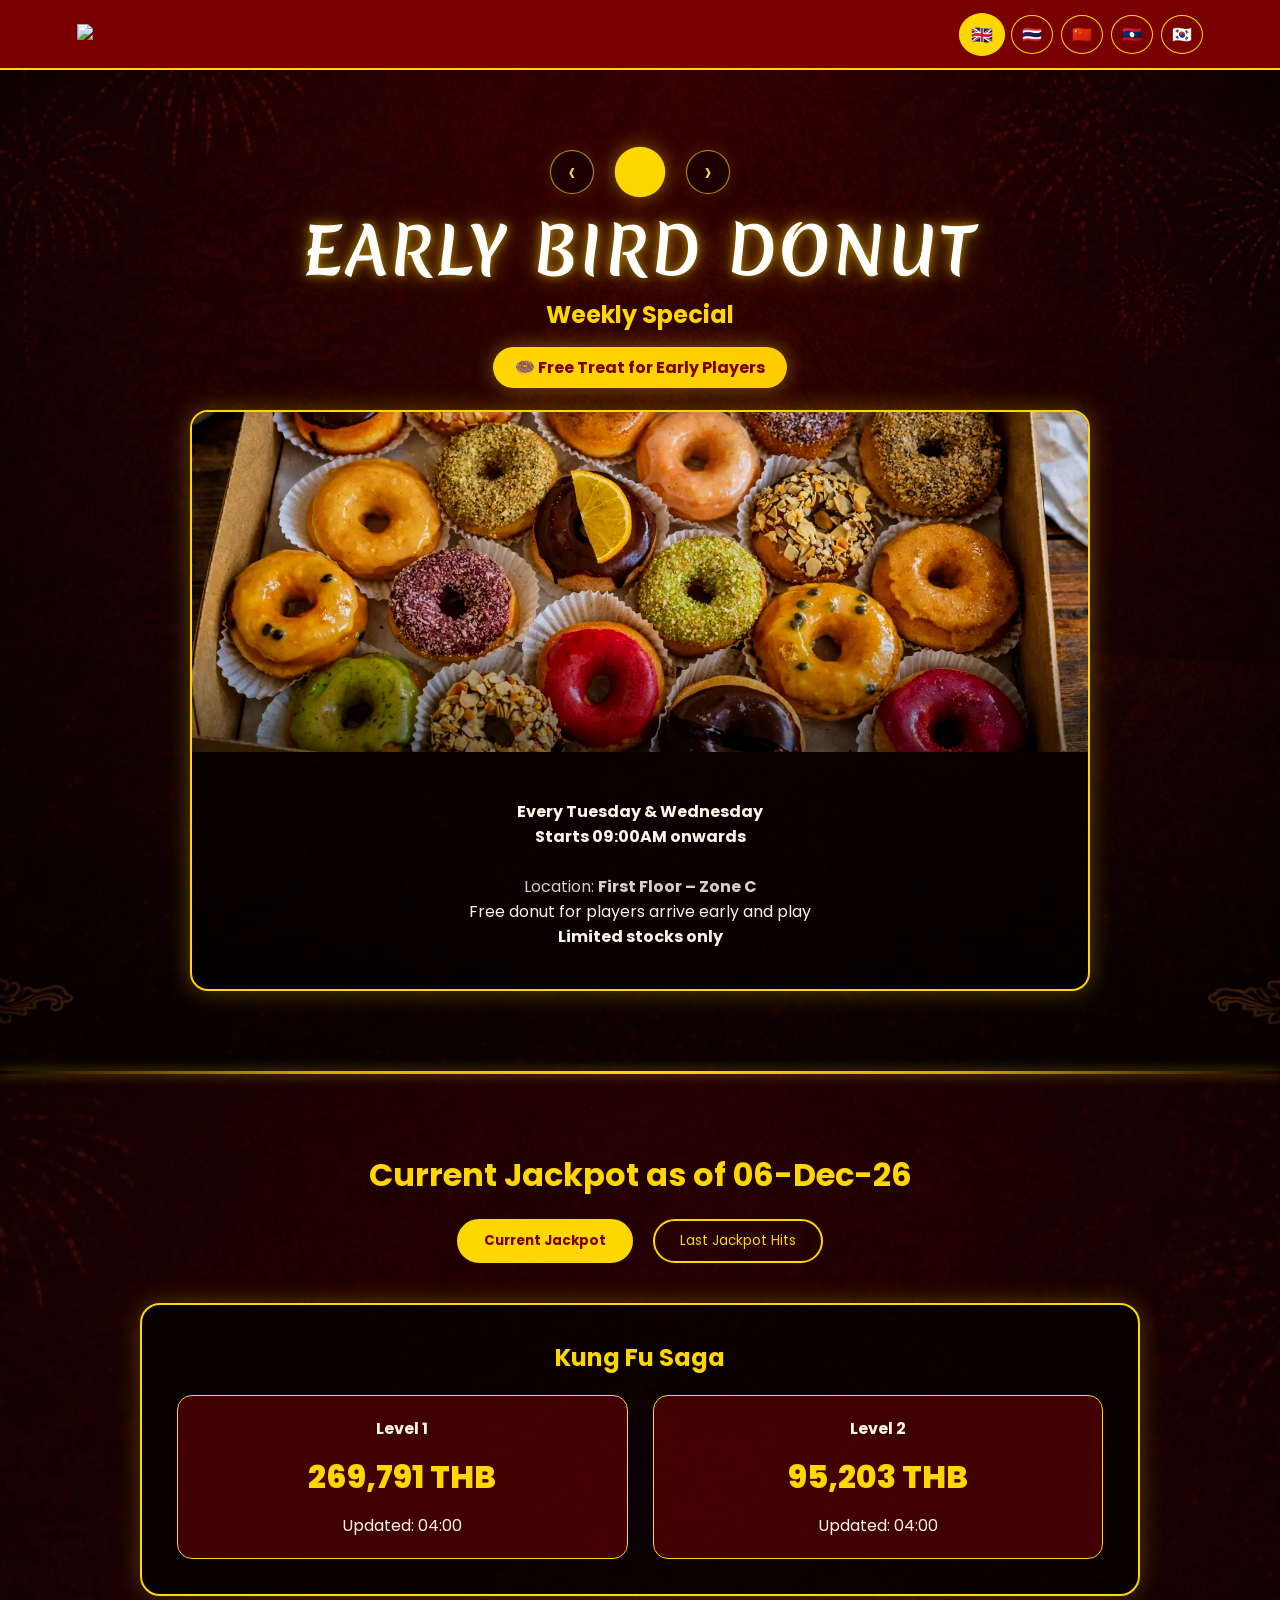
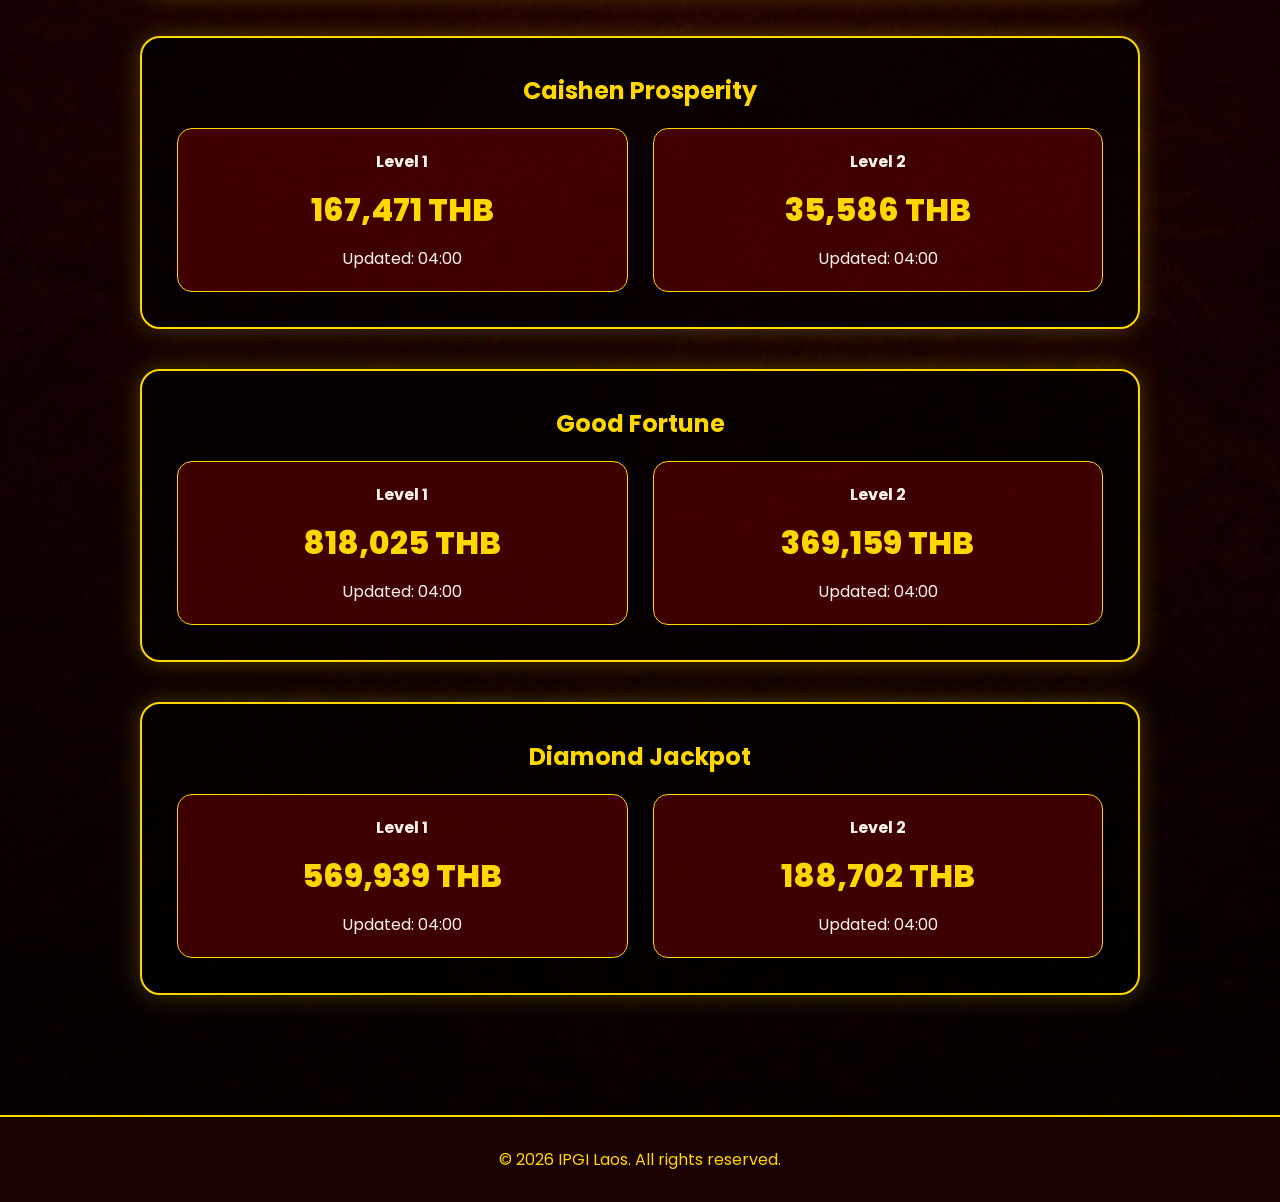
==== commit 560683db: "Update index.html" ====
--- a/index.html
+++ b/index.html
@@ -356,10 +356,6 @@
 <img src="https://indo.com.au/wp-content/uploads/2024/03/Group-3-1.png">
 </a>
 </div>
-
-<div class="lantern" style="left:10%;animation-duration:18s;">🏮</div>
-<div class="lantern" style="left:35%;animation-duration:22s;">🏮</div>
-<div class="lantern" style="left:70%;animation-duration:20s;">🏮</div>
 
 <div class="lang-switch">
 <button onclick="setLanguage('en',this)">🇬🇧</button>
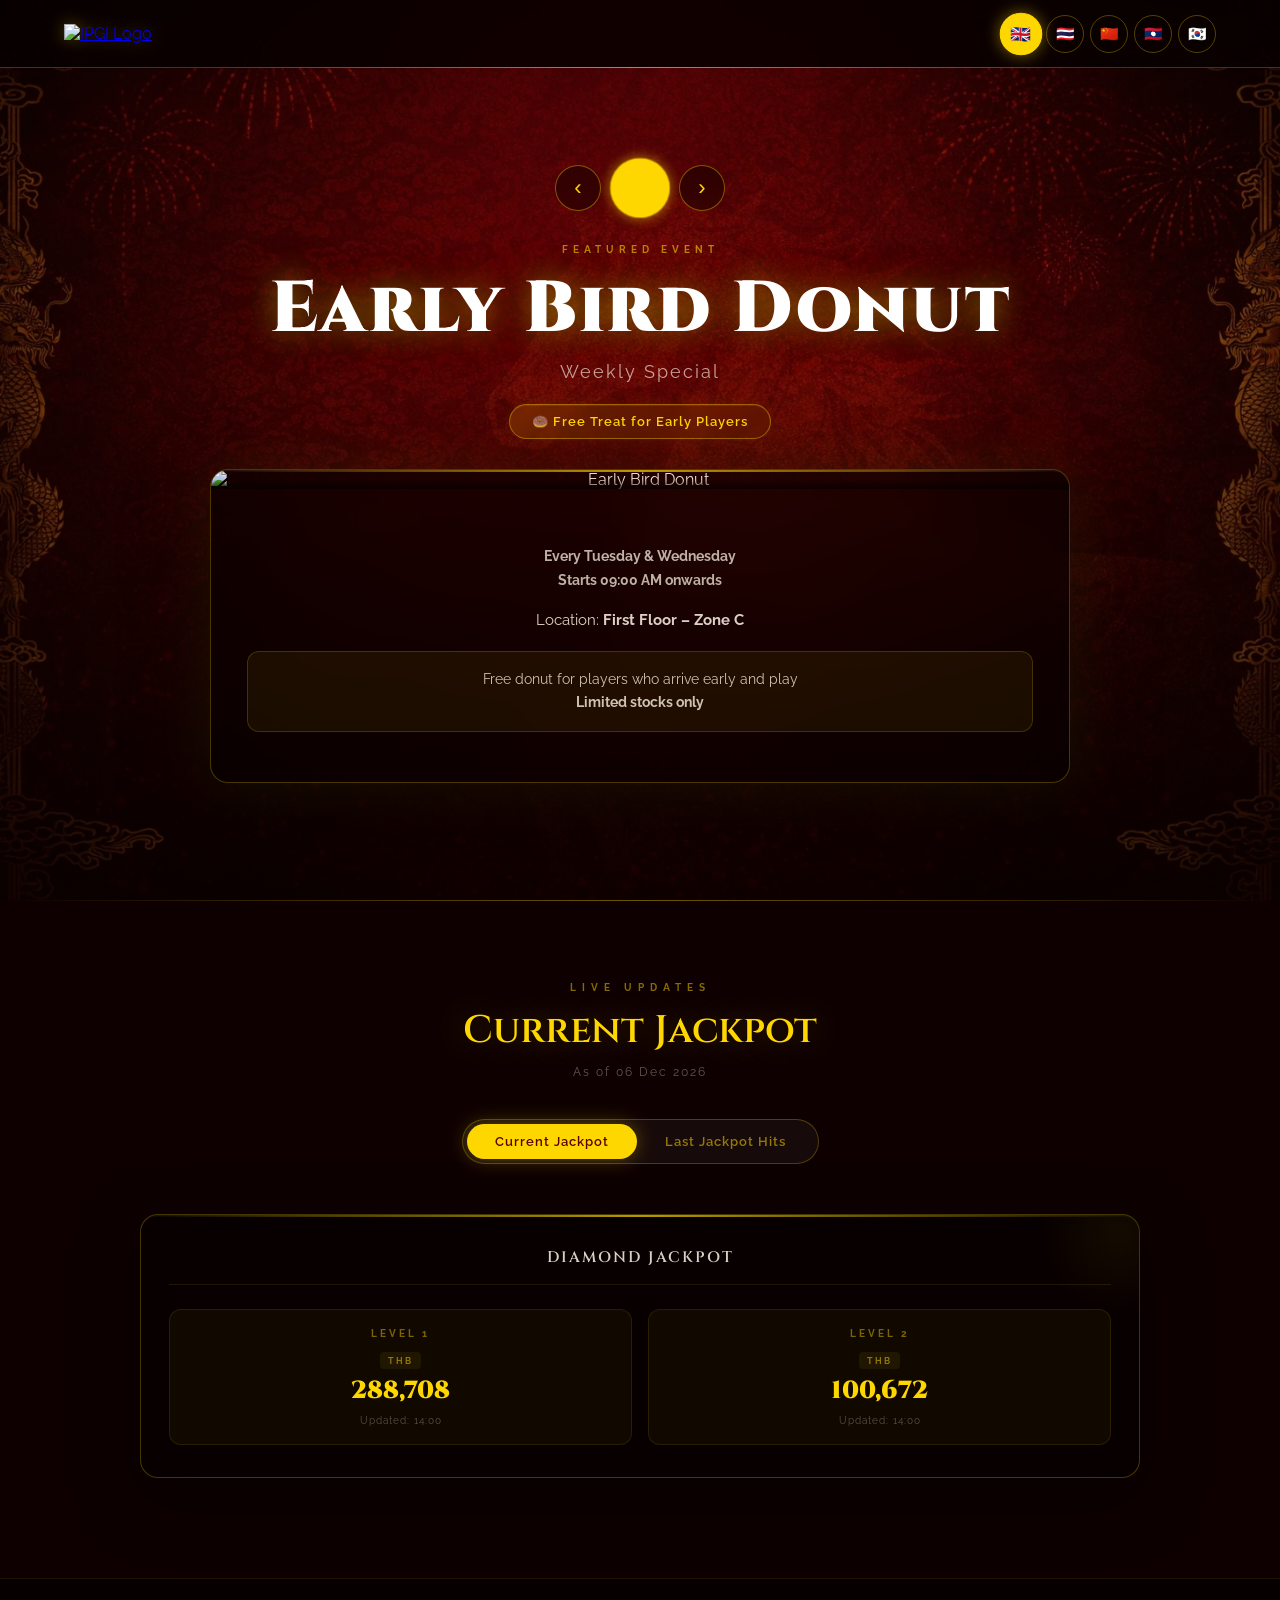
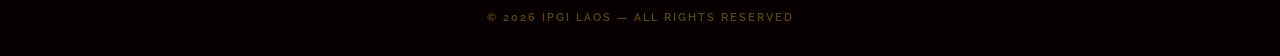
==== commit a02c652b: "Add files via upload" ====
--- a/index.html
+++ b/index.html
@@ -3,784 +3,737 @@
 <head>
 <meta charset="UTF-8">
 <meta name="viewport" content="width=device-width, initial-scale=1.0">
-<title>IPGI - Event and Jackpot Update</title>
-
-<link href="https://fonts.googleapis.com/css2?family=Poppins:wght@400;600;800&display=swap" rel="stylesheet">
-<link href="https://fonts.googleapis.com/css2?family=Bebas+Neue&display=swap" rel="stylesheet">
-<link href="https://fonts.googleapis.com/css2?family=Merienda&display=swap" rel="stylesheet">
+<title>IPGI – Events & Jackpot</title>
+
+<link href="https://fonts.googleapis.com/css2?family=Cinzel:wght@400;600;900&family=Raleway:wght@300;400;600;700&display=swap" rel="stylesheet">
 
 <style>
-*{
-margin:0;
-padding:0;
-box-sizing:border-box;
-font-family:'Poppins',sans-serif;
-}
+:root{
+  --gold:#ffd700;
+  --gold-dim:#c9a227;
+  --gold-pale:rgba(255,215,0,0.12);
+  --crimson:#8b0000;
+  --crimson-deep:#1a0000;
+  --glass:rgba(10,0,0,0.55);
+  --glass-border:rgba(255,215,0,0.25);
+  --text:#fff5e6;
+  --radius:18px;
+  --nav-h:68px;
+}
+
+*{margin:0;padding:0;box-sizing:border-box;}
+html{scroll-behavior:smooth;}
 
 body{
-background:radial-gradient(circle at top,#8b0000,#3a0000 60%,#1a0000);
-color:#fff5e6;
-overflow-x:hidden;
-}
-
-/* ===== NAVBAR ===== */
+  font-family:'Raleway',sans-serif;
+  color:var(--text);
+  background:#0e0000;
+  overflow-x:hidden;
+  min-height:100vh;
+}
+
+/* ── ANIMATED BACKGROUND ── */
+body::before{
+  content:'';
+  position:fixed;
+  inset:0;
+  background:
+    radial-gradient(ellipse 80% 60% at 50% -10%, rgba(139,0,0,0.7) 0%, transparent 70%),
+    radial-gradient(ellipse 60% 40% at 80% 100%, rgba(100,0,0,0.4) 0%, transparent 60%),
+    radial-gradient(ellipse 50% 50% at 20% 80%, rgba(80,0,0,0.3) 0%, transparent 60%),
+    #080000;
+  z-index:0;
+  pointer-events:none;
+}
+
+/* noise grain overlay */
+body::after{
+  content:'';
+  position:fixed;
+  inset:0;
+  background-image:url("data:image/svg+xml,%3Csvg viewBox='0 0 200 200' xmlns='http://www.w3.org/2000/svg'%3E%3Cfilter id='n'%3E%3CfeTurbulence type='fractalNoise' baseFrequency='0.9' numOctaves='4' stitchTiles='stitch'/%3E%3C/filter%3E%3Crect width='100%25' height='100%25' filter='url(%23n)' opacity='0.04'/%3E%3C/svg%3E");
+  background-size:200px 200px;
+  opacity:0.35;
+  z-index:0;
+  pointer-events:none;
+}
+
+/* ══════════════════════════════════════
+   NAVBAR
+══════════════════════════════════════ */
 .navbar{
-position:fixed;
-top:0;
-left:0;
-width:100%;
-height:70px;
-padding:0 6%;
-display:flex;
-align-items:center;
-justify-content:space-between;
-background:#7a0000;
-border-bottom:2px solid gold;
-z-index:1000;
+  position:fixed;
+  top:0;left:0;width:100%;height:var(--nav-h);
+  padding:0 5%;
+  display:flex;
+  align-items:center;
+  justify-content:space-between;
+  background:rgba(8,0,0,0.85);
+  backdrop-filter:blur(20px);
+  -webkit-backdrop-filter:blur(20px);
+  border-bottom:1px solid var(--glass-border);
+  z-index:1000;
+}
+
+.navbar::after{
+  content:'';
+  position:absolute;
+  bottom:-1px;left:15%;right:15%;
+  height:1px;
+  background:linear-gradient(to right,transparent,var(--gold),transparent);
+  opacity:0.6;
 }
 
 .logo img{
-height:48px;
-max-width:160px;
-object-fit:contain;
-}
-
-.lang-switch{
-display:flex;
-gap:8px;
-}
-
+  height:44px;
+  max-width:150px;
+  object-fit:contain;
+  filter:drop-shadow(0 0 8px rgba(255,215,0,0.3));
+  transition:filter .3s;
+}
+.logo img:hover{filter:drop-shadow(0 0 14px rgba(255,215,0,0.6));}
+
+.lang-switch{display:flex;gap:6px;align-items:center;}
 .lang-switch button{
-border:1px solid gold;
-background:transparent;
-color:gold;
-border-radius:50%;
-padding:6px 10px;
-font-size:16px;
-cursor:pointer;
-transition:.3s;
-}
-
+  border:1px solid rgba(255,215,0,0.3);
+  background:transparent;
+  color:var(--gold);
+  border-radius:50%;
+  width:38px;height:38px;
+  font-size:15px;
+  cursor:pointer;
+  transition:all .25s;
+  display:flex;align-items:center;justify-content:center;
+}
+.lang-switch button:hover{
+  border-color:var(--gold);
+  background:rgba(255,215,0,0.1);
+  transform:scale(1.08);
+}
 .lang-switch button.active{
-background:gold;
-color:#7a0000;
-transform:scale(1.1);
-}
-
-/* ===== HERO ===== */
+  background:var(--gold);
+  border-color:var(--gold);
+  color:#5a0000;
+  font-weight:700;
+  box-shadow:0 0 14px rgba(255,215,0,0.45);
+  transform:scale(1.12);
+}
+
+/* ══════════════════════════════════════
+   HERO / EVENTS
+══════════════════════════════════════ */
 .hero{
-position:relative;
-z-index:2;
-padding:150px 8% 80px;
-text-align:center;
-background:
-linear-gradient(rgba(0,0,0,0.65), rgba(0,0,0,0.75)),
-url("images/cny-bg.webp");
-background-size:cover;
-background-position:center;
-background-repeat:no-repeat;
-}
-
-/* quick fade used by language/event switching */
-.hero.fade{opacity:.25; transform:translateY(2px); transition:opacity .2s ease, transform .2s ease;}
+  position:relative;
+  z-index:2;
+  padding:calc(var(--nav-h) + 60px) 6% 80px;
+  text-align:center;
+  min-height:100vh;
+  display:flex;
+  flex-direction:column;
+  align-items:center;
+  justify-content:center;
+  overflow:hidden;
+}
+
+.hero-bg{
+  position:absolute;
+  inset:0;
+  background:url("images/cny-bg.webp") center/cover no-repeat;
+  z-index:-1;
+}
+.hero-bg::after{
+  content:'';
+  position:absolute;
+  inset:0;
+  background:
+    linear-gradient(to bottom, rgba(8,0,0,0.55) 0%, rgba(8,0,0,0.30) 40%, rgba(8,0,0,0.80) 100%),
+    linear-gradient(to right, rgba(8,0,0,0.3) 0%, transparent 30%, transparent 70%, rgba(8,0,0,0.3) 100%);
+}
+
+/* Event nav */
+.event-nav{
+  display:flex;
+  align-items:center;
+  justify-content:center;
+  gap:16px;
+  margin-bottom:32px;
+}
+.event-nav button{
+  width:46px;height:46px;
+  border-radius:50%;
+  border:1px solid rgba(255,215,0,0.4);
+  background:rgba(0,0,0,0.4);
+  backdrop-filter:blur(8px);
+  color:var(--gold);
+  font-size:22px;
+  line-height:1;
+  cursor:pointer;
+  transition:all .25s;
+  display:flex;align-items:center;justify-content:center;
+}
+.event-nav button:hover{
+  background:rgba(255,215,0,0.15);
+  border-color:var(--gold);
+  transform:scale(1.1);
+  box-shadow:0 0 20px rgba(255,215,0,0.2);
+}
+
+.evt-dots{display:flex;align-items:center;gap:10px;}
+.evt-dot{
+  width:9px;height:9px;
+  border-radius:50%;
+  border:1px solid rgba(255,215,0,0.5);
+  background:transparent;
+  cursor:pointer;
+  transition:all .3s;
+  padding:0;
+}
+.evt-dot.active{
+  background:var(--gold);
+  box-shadow:0 0 10px rgba(255,215,0,0.6);
+  transform:scale(1.3);
+}
+
+.hero-content{
+  transition:opacity .22s ease, transform .22s ease;
+  width:100%;
+  max-width:860px;
+}
+.hero-content.fade{opacity:0.05;transform:translateY(8px);}
+
+.event-overline{
+  font-size:0.65rem;
+  font-weight:700;
+  letter-spacing:5px;
+  text-transform:uppercase;
+  color:rgba(255,215,0,0.6);
+  margin-bottom:14px;
+}
 
 .hero h1{
-font-family:'Merienda', sans-serif;
-font-size:4rem;
-letter-spacing:3px;
-color:white;
-text-transform:uppercase;
-text-shadow:
-0 0 10px rgba(255,215,0,0.6),
-0 0 25px rgba(255,215,0,0.4);
+  font-family:'Cinzel',serif;
+  font-size:clamp(2rem, 6vw, 4.5rem);
+  font-weight:900;
+  letter-spacing:2px;
+  color:#fff;
+  text-shadow:
+    0 0 30px rgba(255,215,0,0.5),
+    0 2px 40px rgba(0,0,0,0.8);
+  margin-bottom:10px;
+  line-height:1.15;
 }
 
 .hero h2{
-color:#ffd700;
-margin-bottom:15px;
-}
-
-/* EVENT NAV (Prev/Next) */
-.event-nav{
-display:flex;
-align-items:center;
-justify-content:center;
-gap:14px;
-margin:0 0 10px;
-}
-.event-nav button{
-width:44px;
-height:44px;
-border-radius:50%;
-border:1px solid rgba(255,215,0,.7);
-background:rgba(0,0,0,.35);
-color:#ffd24a;
-font-size:28px;
-line-height:1;
-cursor:pointer;
-transition:.2s;
-box-shadow:0 0 18px rgba(255,215,0,.12);
-}
-..event-nav button:active{transform:scale(.98);}
-
-/* Dots (event indicators) */
-.evt-dots{
-display:flex;
-align-items:center;
-justify-content:center;
-gap:10px;
-min-width:64px;
-}
-.evt-dot{
-width:10px;
-height:10px;
-border-radius:50%;
-border:1px solid rgba(255,215,0,.75);
-background:rgba(0,0,0,.20);
-box-shadow:0 0 10px rgba(255,215,0,.10);
-cursor:pointer;
-transition:transform .2s ease, background .2s ease, box-shadow .2s ease;
-}
-.evt-dot.active{
-background:gold;
-box-shadow:0 0 18px rgba(255,215,0,.45);
-transform:scale(1.15);
-}
-
-.horse-badge{
-display:inline-block;
-background:linear-gradient(45deg,gold,#ffcc00);
-color:#7a0000;
-padding:8px 22px;
-border-radius:25px;
-font-weight:700;
-margin-bottom:22px;
-box-shadow:0 0 20px rgba(255,215,0,0.4);
-}
-
-/* EVENT BOX */
+  font-size:clamp(0.85rem, 2vw, 1.1rem);
+  font-weight:400;
+  color:rgba(255,245,230,0.65);
+  letter-spacing:2px;
+  margin-bottom:22px;
+}
+
+.event-pill{
+  display:inline-flex;
+  align-items:center;
+  gap:8px;
+  background:linear-gradient(135deg,rgba(255,215,0,0.15),rgba(255,215,0,0.06));
+  border:1px solid rgba(255,215,0,0.4);
+  backdrop-filter:blur(6px);
+  color:var(--gold);
+  padding:9px 22px;
+  border-radius:100px;
+  font-size:0.82rem;
+  font-weight:600;
+  letter-spacing:1px;
+  margin-bottom:30px;
+  box-shadow:0 0 20px rgba(255,215,0,0.08),inset 0 1px 0 rgba(255,255,255,0.07);
+}
+
 .event-box{
-max-width:900px;
-margin:0 auto;
-background:rgba(0,0,0,0.6);
-border:2px solid gold;
-border-radius:18px;
-padding:40px;
-box-shadow:0 0 25px rgba(255,215,0,0.3);
-overflow:hidden;
-}
-
-.event-media{
-position:relative;
-display:none;
-margin:-40px -40px 22px; /* pull to edges of box */
-}
+  background:rgba(5,0,0,0.6);
+  backdrop-filter:blur(24px);
+  -webkit-backdrop-filter:blur(24px);
+  border:1px solid var(--glass-border);
+  border-radius:var(--radius);
+  padding:0;
+  overflow:hidden;
+  box-shadow:
+    0 0 60px rgba(255,215,0,0.07),
+    0 30px 80px rgba(0,0,0,0.6),
+    inset 0 1px 0 rgba(255,255,255,0.04);
+  position:relative;
+}
+
+.event-box::before{
+  content:'';
+  position:absolute;
+  top:0;left:0;right:0;
+  height:2px;
+  background:linear-gradient(to right,transparent,var(--gold),transparent);
+  opacity:0.7;
+  z-index:1;
+}
+
+.event-media{display:none;position:relative;}
 .event-media.has-img{display:block;}
+.event-img{
+  width:100%;max-height:320px;
+  object-fit:cover;display:block;
+  filter:brightness(0.9) contrast(1.05) saturate(1.1);
+}
 .event-media::after{
-content:'';
-position:absolute;
-inset:0;
-background:linear-gradient(to bottom, rgba(0,0,0,0) 62%, rgba(0,0,0,0.45));
-pointer-events:none;
-}
-.event-img{
-width:100%;
-max-height:340px;
-object-fit:cover;
-display:block;
-filter:brightness(0.95) contrast(1.08) saturate(1.1);
-}
-
-.highlight{
-color:gold;
-font-weight:700;
-}
-
-/* ===== JACKPOT SECTION ===== */
+  content:'';
+  position:absolute;inset:0;
+  background:linear-gradient(to bottom,transparent 50%,rgba(5,0,0,0.7));
+  pointer-events:none;
+}
+
+.event-body{padding:32px 36px 36px;}
+
+.prize,.schedule,.event-location,.cta-text{
+  margin-bottom:14px;
+  font-size:0.93rem;
+  line-height:1.7;
+  color:rgba(255,245,230,0.85);
+}
+.prize{color:var(--gold);font-size:1.05rem;}
+.schedule{color:rgba(255,245,230,0.72);font-size:0.88rem;}
+.cta-text{
+  margin-top:18px;padding:16px 20px;
+  border-radius:12px;
+  background:rgba(255,215,0,0.06);
+  border:1px solid rgba(255,215,0,0.18);
+  font-size:0.88rem;
+  color:rgba(255,245,230,0.78);
+}
+
+/* ══════════════════════════════════════
+   DIVIDER
+══════════════════════════════════════ */
+.divider{
+  position:relative;z-index:2;
+  height:1px;
+  background:linear-gradient(to right,transparent,rgba(255,215,0,0.4),transparent);
+}
+
+/* ══════════════════════════════════════
+   JACKPOT SECTION
+══════════════════════════════════════ */
 .jackpot-section{
-position:relative;
-z-index:2;
-padding:80px 8%;
-text-align:center;
-background:
-linear-gradient(rgba(0,0,0,0.75), rgba(0,0,0,0.85)),
-url("images/cny-bg.webp") center/cover no-repeat;
-}
-
-.jackpot-section::before{
-content:"";
-position:absolute;
-top:0;
-left:0;
-width:100%;
-height:3px;
-background:linear-gradient(
-to right,
-transparent,
-rgba(255,215,0,0.8),
-rgba(255,215,0,1),
-rgba(255,215,0,0.8),
-transparent
-);
-box-shadow:0 0 12px rgba(255,215,0,0.6);
-}
-
-#jackpot-title{
-font-size:2rem;
-margin-bottom:20px;
-color:gold;
-}
-
-/* Toggle */
+  position:relative;z-index:2;
+  padding:80px 6% 100px;
+  text-align:center;
+}
+
+.section-eyebrow{
+  font-size:0.65rem;font-weight:700;
+  letter-spacing:6px;text-transform:uppercase;
+  color:rgba(255,215,0,0.5);margin-bottom:12px;
+}
+
+.section-title{
+  font-family:'Cinzel',serif;
+  font-size:clamp(1.4rem,4vw,2.4rem);
+  font-weight:600;
+  color:var(--gold);margin-bottom:8px;
+  text-shadow:0 0 30px rgba(255,215,0,0.25);
+}
+
+.section-subtitle{
+  font-size:0.78rem;
+  color:rgba(255,245,230,0.35);
+  letter-spacing:2px;margin-bottom:40px;
+}
+
 .toggle-buttons{
-margin:20px 0 40px;
-}
-
+  display:inline-flex;gap:0;
+  background:rgba(255,255,255,0.04);
+  border:1px solid var(--glass-border);
+  border-radius:100px;
+  padding:4px;margin-bottom:50px;
+}
 .toggle-buttons button{
-padding:10px 25px;
-margin:0 8px;
-border-radius:30px;
-border:2px solid gold;
-background:transparent;
-color:gold;
-cursor:pointer;
-transition:.3s;
-}
-
+  padding:10px 28px;border-radius:100px;border:none;
+  background:transparent;
+  color:rgba(255,215,0,0.55);
+  font-family:'Raleway',sans-serif;
+  font-size:0.82rem;font-weight:600;letter-spacing:1px;
+  cursor:pointer;transition:all .3s;
+}
 .toggle-buttons button.active{
-background:gold;
-color:#7a0000;
-font-weight:700;
-}
-
-/* Game Card */
+  background:var(--gold);color:#5a0000;
+  box-shadow:0 0 20px rgba(255,215,0,0.3);
+}
+.toggle-buttons button:not(.active):hover{
+  color:var(--gold);background:rgba(255,215,0,0.08);
+}
+
+#jackpot-container{
+  display:grid;
+  grid-template-columns:repeat(auto-fit,minmax(320px,1fr));
+  gap:24px;max-width:1000px;margin:0 auto;
+}
+
 .game{
-max-width:1000px;
-margin:0 auto 40px;
-background:rgba(0,0,0,0.65);
-border:2px solid gold;
-border-radius:20px;
-padding:35px;
-box-shadow:0 0 25px rgba(255,215,0,0.25);
-}
-
-.game h2{
-margin-bottom:20px;
-color:#ffd700;
-}
-
-.levels{
-display:flex;
-justify-content:center;
-gap:25px;
-flex-wrap:wrap;
-}
-
+  background:rgba(5,0,0,0.55);
+  backdrop-filter:blur(20px);
+  border:1px solid var(--glass-border);
+  border-radius:var(--radius);
+  padding:32px 28px;
+  position:relative;overflow:hidden;
+  transition:transform .35s ease, box-shadow .35s ease, opacity .5s ease;
+  opacity:0;transform:translateY(30px);
+  box-shadow:0 20px 60px rgba(0,0,0,0.5),inset 0 1px 0 rgba(255,255,255,0.04);
+}
+.game.visible{opacity:1;transform:translateY(0);}
+.game::before{
+  content:'';position:absolute;top:0;left:0;right:0;height:2px;
+  background:linear-gradient(to right,transparent,rgba(255,215,0,0.7),transparent);
+}
+.game::after{
+  content:'';position:absolute;top:-60px;right:-60px;
+  width:160px;height:160px;border-radius:50%;
+  background:radial-gradient(circle,rgba(255,215,0,0.05) 0%,transparent 70%);
+  pointer-events:none;
+}
+.game:hover{
+  transform:translateY(-4px);
+  box-shadow:0 30px 80px rgba(0,0,0,0.6),0 0 40px rgba(255,215,0,0.07),inset 0 1px 0 rgba(255,255,255,0.05);
+}
+
+.game-name{
+  font-family:'Cinzel',serif;
+  font-size:0.95rem;font-weight:600;
+  color:rgba(255,245,230,0.85);
+  letter-spacing:2px;text-transform:uppercase;
+  margin-bottom:24px;padding-bottom:16px;
+  border-bottom:1px solid rgba(255,215,0,0.1);
+}
+
+.levels{display:flex;gap:16px;}
 .level{
-flex:1;
-min-width:240px;
-background:rgba(120,0,0,0.5);
-border:1px solid gold;
-border-radius:15px;
-padding:20px;
+  flex:1;
+  background:rgba(255,215,0,0.04);
+  border:1px solid rgba(255,215,0,0.1);
+  border-radius:12px;padding:18px 14px;text-align:center;
+  transition:background .3s;
+}
+.level:hover{background:rgba(255,215,0,0.07);}
+
+.level-label{
+  font-size:0.62rem;font-weight:700;
+  letter-spacing:3px;text-transform:uppercase;
+  color:rgba(255,215,0,0.45);margin-bottom:10px;
+}
+
+.currency-badge{
+  display:inline-block;font-size:0.58rem;
+  font-weight:700;letter-spacing:2px;
+  color:rgba(255,215,0,0.5);
+  background:rgba(255,215,0,0.07);
+  padding:3px 8px;border-radius:4px;margin-bottom:8px;
 }
 
 .amount{
-font-size:2rem;
-font-weight:800;
-color:gold;
-margin:12px 0;
-}
-
-/* GOLD GLOW */
+  font-family:'Cinzel',serif;
+  font-size:1.55rem;font-weight:900;
+  color:var(--gold);margin-bottom:10px;line-height:1.1;
+}
+
 @keyframes goldPulse{
-0%{text-shadow:0 0 8px rgba(255,215,0,0.5);}
-50%{text-shadow:0 0 30px rgba(255,215,0,1),0 0 60px rgba(255,180,0,0.6);}
-100%{text-shadow:0 0 8px rgba(255,215,0,0.5);}
-}
-
-.amount.glow{
-animation:goldPulse 2.2s infinite ease-in-out;
-}
-
-/* Footer */
+  0%{text-shadow:0 0 8px rgba(255,215,0,0.4);}
+  50%{text-shadow:0 0 30px rgba(255,215,0,1),0 0 60px rgba(255,180,0,0.5),0 0 80px rgba(255,215,0,0.2);}
+  100%{text-shadow:0 0 8px rgba(255,215,0,0.4);}
+}
+.amount.glow{animation:goldPulse 2.5s ease-in-out infinite;}
+
+.date{font-size:0.65rem;color:rgba(255,245,230,0.3);letter-spacing:1px;}
+
+/* ══════════════════════════════════════
+   FOOTER
+══════════════════════════════════════ */
 footer{
-padding:30px;
-text-align:center;
-background:#1a0000;
-color:gold;
-border-top:2px solid gold;
-}
-
-/* ===== MOBILE ===== */
+  position:relative;z-index:2;
+  padding:32px 6%;text-align:center;
+  border-top:1px solid rgba(255,215,0,0.1);
+  background:rgba(5,0,0,0.7);
+}
+footer p{
+  font-size:0.68rem;color:rgba(255,215,0,0.35);
+  letter-spacing:2px;font-weight:600;text-transform:uppercase;
+}
+
+/* ══════════════════════════════════════
+   SCROLL REVEAL
+══════════════════════════════════════ */
+.reveal-section{
+  opacity:0;transform:translateY(40px);
+  transition:opacity .7s ease, transform .7s ease;
+}
+.reveal-section.visible{opacity:1;transform:none;}
+
+/* ══════════════════════════════════════
+   MOBILE
+══════════════════════════════════════ */
 @media(max-width:768px){
-
-.hero{
-padding:130px 5% 60px;
-}
-
-.hero h1{
-font-size:2rem;
-}
-
-.event-box{
-padding:25px;
-}
-
-.event-media{
-margin:-25px -25px 18px;
-}
-
-.levels{
-flex-direction:column;
-}
-
-.logo img{
-height:40px;
-}
-
-.lantern{
-font-size:26px;
-}
-
+  .hero{padding:calc(var(--nav-h)+40px) 5% 60px;}
+  .hero h1{font-size:2rem;}
+  .event-body{padding:22px 20px 26px;}
+  .levels{flex-direction:column;gap:12px;}
+  #jackpot-container{grid-template-columns:1fr;}
+  .toggle-buttons button{padding:9px 18px;font-size:0.75rem;}
+  .section-title{font-size:1.4rem;}
+  .amount{font-size:1.3rem;}
+  .event-nav button{width:40px;height:40px;font-size:18px;}
+}
+@media(max-width:480px){
+  .navbar{padding:0 4%;}
+  .lang-switch button{width:33px;height:33px;font-size:13px;}
 }
 </style>
-
 </head>
-
 <body>
 
+<!-- NAVBAR -->
 <nav class="navbar">
-<div class="logo">
-<a href="https://www.indo.com.au" target="_blank">
-<img src="https://indo.com.au/wp-content/uploads/2024/03/Group-3-1.png">
-</a>
-</div>
-
-<div class="lang-switch">
-<button onclick="setLanguage('en',this)">🇬🇧</button>
-<button onclick="setLanguage('th',this)">🇹🇭</button>
-<button onclick="setLanguage('zh',this)">🇨🇳</button>
-<button onclick="setLanguage('lo',this)">🇱🇦</button>
-<button onclick="setLanguage('ko',this)">🇰🇷</button>
-</div>
+  <div class="logo">
+    <a href="https://www.indo.com.au" target="_blank" rel="noopener">
+      <img src="https://indo.com.au/wp-content/uploads/2024/03/Group-3-1.png" alt="IPGI Logo">
+    </a>
+  </div>
+  <div class="lang-switch">
+    <button onclick="setLanguage('en',this)" title="English">&#127468;&#127463;</button>
+    <button onclick="setLanguage('th',this)" title="Thai">&#127481;&#127469;</button>
+    <button onclick="setLanguage('zh',this)" title="Chinese">&#127464;&#127475;</button>
+    <button onclick="setLanguage('lo',this)" title="Lao">&#127473;&#127462;</button>
+    <button onclick="setLanguage('ko',this)" title="Korean">&#127472;&#127479;</button>
+  </div>
 </nav>
 
-<section class="hero reveal" id="hero">
-
-  <!-- Prev / Next + Dots -->
-  <div class="event-nav">
-    <button id="evtPrev" aria-label="Previous event">‹</button>
-
-    <div class="evt-dots" id="evtDots" aria-label="Event pagination"></div>
-
-    <button id="evtNext" aria-label="Next event">›</button>
-  </div>
-
-  <h1 id="event-title"></h1>
-  <h2 id="event-subtitle"></h2>
-  <div class="horse-badge" id="event-pill"></div>
-
-  <div class="event-box">
-    <!-- image area (auto hides if empty) -->
-    <div class="event-media" id="evtMediaWrap">
-      <img class="event-img" id="evtImage" alt="">
+<!-- HERO / EVENTS -->
+<section class="hero" id="hero">
+  <div class="hero-bg" id="heroBg"></div>
+
+  <div class="hero-content" id="heroContent">
+    <div class="event-nav">
+      <button id="evtPrev" aria-label="Previous event">&#8249;</button>
+      <div class="evt-dots" id="evtDots"></div>
+      <button id="evtNext" aria-label="Next event">&#8250;</button>
     </div>
 
-    <div class="prize" id="prize1"></div>
-    <div class="prize" id="prize2"></div>
-    <div class="prize" id="prize3"></div>
-    <div class="schedule" id="schedule"></div>
-    <div style="margin-top:25px;opacity:0.85;" id="location"></div>
-    <div class="cta" id="cta-text"></div>
+    <div class="event-overline" id="event-overline">Featured Event</div>
+    <h1 id="event-title"></h1>
+    <h2 id="event-subtitle"></h2>
+    <div class="event-pill" id="event-pill"></div>
+
+    <div class="event-box">
+      <div class="event-media" id="evtMediaWrap">
+        <img class="event-img" id="evtImage" alt="">
+      </div>
+      <div class="event-body">
+        <div class="prize" id="prize1"></div>
+        <div class="prize" id="prize2"></div>
+        <div class="prize" id="prize3"></div>
+        <div class="schedule" id="schedule"></div>
+        <div class="event-location" id="location"></div>
+        <div class="cta-text" id="cta-text"></div>
+      </div>
+    </div>
   </div>
 </section>
 
-<section class="jackpot-section reveal">
-<h1 id="jackpot-title"></h1>
-
-<div class="toggle-buttons">
-<button id="btn-current" class="active">Current Jackpot</button>
-<button id="btn-last">Last Jackpot Hits</button>
-</div>
-
-<div id="jackpot-container"></div>
+<div class="divider"></div>
+
+<!-- JACKPOT -->
+<section class="jackpot-section reveal-section" id="jackpotSection">
+  <div class="section-eyebrow">Live Updates</div>
+  <h1 class="section-title" id="jackpot-title">Current Jackpot</h1>
+  <div class="section-subtitle" id="jackpot-subtitle"></div>
+
+  <div class="toggle-buttons">
+    <button id="btn-current" class="active">Current Jackpot</button>
+    <button id="btn-last">Last Jackpot Hits</button>
+  </div>
+
+  <div id="jackpot-container"></div>
 </section>
 
-<footer>© 2026 IPGI Laos. All rights reserved.</footer>
+<footer>
+  <p>&#169; 2026 IPGI Laos &mdash; All rights reserved</p>
+</footer>
 
 <script>
-/* =========================================================
-   EVENTS + TRANSLATIONS (Event Carousel)
-   ========================================================= */
-
+/* ══ EVENTS ══ */
 const events = [
   {
-    id: "early_bird_donut",
-    // Put your donut image here (save your photo as this file in your project):
-    // images/early-bird-donut.png  OR  images/early-bird-donut.jpg
-    image: "images/early-bird-donut.webp",
-    translations: {
-      en:{
-        title:"Early Bird Donut",
-        subtitle:"Weekly Special",
-        pill:"🍩 Free Treat for Early Players",
-        prize1:"",
-        prize2:"",
-        prize3:"",
-        schedule:"<br><strong>Every Tuesday & Wednesday</strong><br><strong>Starts 09:00AM onwards</strong>",
-        location:"Location: <strong>First Floor – Zone C</strong>",
-        cta:"Free donut for players arrive early and play<br><strong>Limited stocks only</strong>"
-      },
-      th:{
-        title:"โดนัท Early Bird",
-        subtitle:"โปรโมชันประจำสัปดาห์",
-        pill:"🍩 ของว่างฟรีสำหรับผู้มาเช้า",
-        prize1:"",
-        prize2:"",
-        prize3:"",
-        schedule:"<br><strong>ทุกวันอังคาร & วันพุธ</strong><br><strong>09:00 – 11:00 น.</strong>",
-        location:"สถานที่: <strong>ชั้น 1 – โซน C<</strong>",
-        cta:"ฟรีโดนัทสำหรับผู้เล่นที่มาเช้าและร่วมเล่น<br><strong>มีจำนวนจำกัด</strong>"
-      },
-      zh:{
-        title:"早鸟甜甜圈",
-        subtitle:"每周特别活动",
-        pill:"🍩 早到玩家免费点心",
-        prize1:"",
-        prize2:"",
-        prize3:"",
-        schedule:"<br><strong>每周二 & 周三</strong><br><strong>09:00 – 11:00</strong>",
-        location:"地点：<strong>一楼 C 区</strong>",
-        cta:"早到并参与游戏的玩家可免费领取甜甜圈<br><strong>数量有限，送完即止</strong>"
-      },
-      lo:{
-        title:"Early Bird Donut",
-        subtitle:"ໂປຣໂມຊັນປະຈຳອາທິດ",
-        pill:"🍩 ໂດນັດຟຣີ ສຳລັບຜູ້ມາເຊົ້າ",
-        prize1:"",
-        prize2:"",
-        prize3:"",
-        schedule:"<br><strong>ທຸກວັນອັງຄານ & ວັນພຸດ</strong><br><strong>09:00 – 11:00</strong>",
-        location:"ສະຖານທີ່: <strong>ຊັ້ນ 1 – ໂຊນ C</strong>",
-        cta:"ໂດນັດຟຣີ ສຳລັບຜູ້ທີ່ມາເຊົ້າແລະຮ່ວມຫຼິ້ນ<br><strong>ມີຈຳນວນຈຳກັດ</strong>"
-      },
-      ko:{
-        title:"얼리버드 도넛",
-        subtitle:"주간 스페셜",
-        pill:"🍩 일찍 온 플레이어 무료 간식",
-        prize1:"",
-        prize2:"",
-        prize3:"",
-        schedule:"<br><strong>매주 화요일 & 수요일</strong><br><strong>09:00 – 11:00</strong>",
-        location:"장소: <strong>1층 – C 구역</strong>",
-        cta:"일찍 도착해 플레이하는 고객께 무료 도넛 제공<br><strong>수량 한정</strong>"
-      }
+    id:"early_bird_donut",
+    image:"images/early-bird-donut-1.webp",
+    translations:{
+      en:{title:"Early Bird Donut",subtitle:"Weekly Special",pill:"🍩 Free Treat for Early Players",prize1:"",prize2:"",prize3:"",schedule:"<br><strong>Every Tuesday &amp; Wednesday</strong><br><strong>Starts 09:00 AM onwards</strong>",location:"Location: <strong>First Floor – Zone C</strong>",cta:"Free donut for players who arrive early and play<br><strong>Limited stocks only</strong>"},
+      th:{title:"โดนัท Early Bird",subtitle:"โปรโมชันประจำสัปดาห์",pill:"🍩 ของว่างฟรีสำหรับผู้มาเช้า",prize1:"",prize2:"",prize3:"",schedule:"<br><strong>ทุกวันอังคาร &amp; วันพุธ</strong><br><strong>09:00 – 11:00 น.</strong>",location:"สถานที่: <strong>ชั้น 1 – โซน C</strong>",cta:"ฟรีโดนัทสำหรับผู้เล่นที่มาเช้าและร่วมเล่น<br><strong>มีจำนวนจำกัด</strong>"},
+      zh:{title:"早鸟甜甜圈",subtitle:"每周特别活动",pill:"🍩 早到玩家免费点心",prize1:"",prize2:"",prize3:"",schedule:"<br><strong>每周二 &amp; 周三</strong><br><strong>09:00 – 11:00</strong>",location:"地点：<strong>一楼 C 区</strong>",cta:"早到并参与游戏的玩家可免费领取甜甜圈<br><strong>数量有限，送完即止</strong>"},
+      lo:{title:"Early Bird Donut",subtitle:"ໂປຣໂມຊັນປະຈຳອາທິດ",pill:"🍩 ໂດນັດຟຣີ ສຳລັບຜູ້ມາເຊົ້າ",prize1:"",prize2:"",prize3:"",schedule:"<br><strong>ທຸກວັນອັງຄານ &amp; ວັນພຸດ</strong><br><strong>09:00 – 11:00</strong>",location:"ສະຖານທີ່: <strong>ຊັ້ນ 1 – ໂຊນ C</strong>",cta:"ໂດນັດຟຣີ ສຳລັບຜູ້ທີ່ມາເຊົ້າແລະຮ່ວມຫຼິ້ນ<br><strong>ມີຈຳນວນຈຳກັດ</strong>"},
+      ko:{title:"얼리버드 도넛",subtitle:"주간 스페셜",pill:"🍩 일찍 온 플레이어 무료 간식",prize1:"",prize2:"",prize3:"",schedule:"<br><strong>매주 화요일 &amp; 수요일</strong><br><strong>09:00 – 11:00</strong>",location:"장소: <strong>1층 – C 구역</strong>",cta:"일찍 도착해 플레이하는 고객께 무료 도넛 제공<br><strong>수량 한정</strong>"}
     }
   }
 ];
 
-let currentEventIndex = 0;
-let currentLang = "en";
-
-/* Dots UI */
-const dotsWrap = document.getElementById("evtDots");
+let currentEventIndex=0, currentLang="en", autoTimer=null;
+const AUTO_MS=60000;
+const dotsWrap=document.getElementById("evtDots");
 
 function buildDots(){
-  if(!dotsWrap) return;
-  dotsWrap.innerHTML = "";
-  for(let i=0;i<events.length;i++){
-    const d = document.createElement("button");
-    d.type = "button";
-    d.className = "evt-dot" + (i===currentEventIndex ? " active" : "");
-    d.setAttribute("aria-label", "Go to event " + (i+1));
-    d.addEventListener("click", ()=>{
-      currentEventIndex = i;
-      applyEventLanguage();
-      restartAutoAdvance();
-    });
+  dotsWrap.innerHTML="";
+  events.forEach((_,i)=>{
+    const d=document.createElement("button");
+    d.type="button";
+    d.className="evt-dot"+(i===currentEventIndex?" active":"");
+    d.setAttribute("aria-label","Event "+(i+1));
+    d.addEventListener("click",()=>{currentEventIndex=i;applyEvent();restartAuto();});
     dotsWrap.appendChild(d);
+  });
+}
+function updateDots(){dotsWrap.querySelectorAll(".evt-dot").forEach((d,i)=>d.classList.toggle("active",i===currentEventIndex));}
+
+function startAuto(){stopAuto();autoTimer=setInterval(()=>{currentEventIndex=(currentEventIndex+1)%events.length;applyEvent();},AUTO_MS);}
+function stopAuto(){if(autoTimer){clearInterval(autoTimer);autoTimer=null;}}
+function restartAuto(){startAuto();}
+
+function applyEvent(){
+  const content=document.getElementById("heroContent");
+  content.classList.add("fade");
+  setTimeout(()=>{
+    const evt=events[currentEventIndex]||events[0];
+    const t=(evt.translations&&evt.translations[currentLang])?evt.translations[currentLang]:evt.translations.en;
+    document.getElementById("event-title").innerHTML=t.title||"";
+    document.getElementById("event-subtitle").innerHTML=t.subtitle||"";
+    document.getElementById("event-pill").innerHTML=t.pill||"";
+    const mw=document.getElementById("evtMediaWrap"), img=document.getElementById("evtImage");
+    if(evt.image&&evt.image.trim()){img.src=evt.image;img.alt=t.title||"Event";mw.classList.add("has-img");}
+    else{img.removeAttribute("src");mw.classList.remove("has-img");}
+    setBlock("prize1",t.prize1);setBlock("prize2",t.prize2);setBlock("prize3",t.prize3);
+    setBlock("schedule",t.schedule);setBlock("location",t.location);setBlock("cta-text",t.cta);
+    updateDots();
+    content.classList.remove("fade");
+  },200);
+}
+
+function setBlock(id,html){
+  const el=document.getElementById(id);if(!el)return;
+  const empty=!html||String(html).trim()==="";
+  el.innerHTML=html||"";el.style.display=empty?"none":"";
+}
+
+function setLanguage(lang,btn){
+  currentLang=lang||"en";applyEvent();
+  document.querySelectorAll(".lang-switch button").forEach(b=>b.classList.remove("active"));
+  if(btn)btn.classList.add("active");
+}
+
+document.getElementById("evtPrev").addEventListener("click",()=>{currentEventIndex=(currentEventIndex-1+events.length)%events.length;applyEvent();restartAuto();});
+document.getElementById("evtNext").addEventListener("click",()=>{currentEventIndex=(currentEventIndex+1)%events.length;applyEvent();restartAuto();});
+
+const heroEl=document.getElementById("hero");
+heroEl.addEventListener("mouseenter",stopAuto);
+heroEl.addEventListener("mouseleave",startAuto);
+heroEl.addEventListener("touchstart",stopAuto,{passive:true});
+heroEl.addEventListener("touchend",startAuto,{passive:true});
+
+buildDots();
+setLanguage("en",document.querySelector(".lang-switch button"));
+startAuto();
+
+/* ══ JACKPOT ══ */
+let jackpotData={},currentMode="current";
+
+fetch("data.json").then(r=>r.json()).then(data=>{
+  jackpotData=data;currentMode=data.mode||"current";
+  setActiveBtn();renderJackpot();
+}).catch(()=>{setActiveBtn();renderJackpot();});
+
+document.getElementById("btn-current").onclick=()=>{currentMode="current";setActiveBtn();renderJackpot();};
+document.getElementById("btn-last").onclick=()=>{currentMode="last";setActiveBtn();renderJackpot();};
+
+function setActiveBtn(){
+  document.getElementById("btn-current").classList.toggle("active",currentMode==="current");
+  document.getElementById("btn-last").classList.toggle("active",currentMode==="last");
+  const title=document.getElementById("jackpot-title");
+  const sub=document.getElementById("jackpot-subtitle");
+  if(currentMode==="current"){
+    const d=new Date();
+    const months=["Jan","Feb","Mar","Apr","May","Jun","Jul","Aug","Sep","Oct","Nov","Dec"];
+    title.textContent="Current Jackpot";
+    sub.textContent="As of "+String(d.getDate()).padStart(2,"0")+" "+months[d.getMonth()]+" "+d.getFullYear();
+  }else{
+    title.textContent="Last Jackpot Hits";
+    sub.textContent="Previous winning amounts";
   }
 }
 
-function setActiveDot(){
-  if(!dotsWrap) return;
-  const dots = dotsWrap.querySelectorAll(".evt-dot");
-  dots.forEach((dot, i)=> dot.classList.toggle("active", i===currentEventIndex));
-}
-
-/* Auto-advance */
-let autoTimer = null;
-const AUTO_ADVANCE_MS = 60000; // 3-4 sec (set to 4 sec)
-
-function startAutoAdvance(){
-  stopAutoAdvance();
-  autoTimer = setInterval(()=>{
-    currentEventIndex = (currentEventIndex + 1) % events.length;
-    applyEventLanguage();
-  }, AUTO_ADVANCE_MS);
-}
-
-function stopAutoAdvance(){
-  if(autoTimer){
-    clearInterval(autoTimer);
-    autoTimer = null;
+function animateCounter(el,target){
+  const dur=1600;let start=null;
+  function step(ts){
+    if(!start)start=ts;
+    const pct=Math.min((ts-start)/dur,1);
+    const ease=1-Math.pow(1-pct,3);
+    el.textContent=Math.floor(ease*target).toLocaleString();
+    if(pct<1)requestAnimationFrame(step);
+    else el.textContent=target.toLocaleString();
   }
-}
-
-function restartAutoAdvance(){
-  startAutoAdvance();
-}
-
-
-/* LANGUAGE (keeps active event) */
-function setLanguage(lang,btn){
-  currentLang = lang || "en";
-  applyEventLanguage();
-  document.querySelectorAll(".lang-switch button").forEach(b=>b.classList.remove("active"));
-  if(btn) btn.classList.add("active");
-}
-
-/* Apply current event + language to UI */
-function applyEventLanguage(){
-  const hero = document.getElementById("hero");
-  hero.classList.add("fade");
-
-  setTimeout(()=>{
-    const evt = events[currentEventIndex] || events[0];
-    const t = (evt.translations && evt.translations[currentLang]) ? evt.translations[currentLang] : evt.translations.en;
-
-    document.getElementById("event-title").innerHTML = t.title || "";
-    document.getElementById("event-subtitle").innerHTML = t.subtitle || "";
-    document.getElementById("event-pill").innerHTML = t.pill || "";
-
-    // image
-    const mediaWrap = document.getElementById("evtMediaWrap");
-    const img = document.getElementById("evtImage");
-    if(evt.image && evt.image.trim() !== ""){
-      img.src = evt.image;
-      img.alt = t.title || "Event image";
-      mediaWrap.classList.add("has-img");
+  requestAnimationFrame(step);
+}
+
+function renderJackpot(){
+  const container=document.getElementById("jackpot-container");
+  container.innerHTML="";
+  const games=jackpotData[currentMode];
+  if(!games)return;
+  Object.entries(games).forEach(([key,game],idx)=>{
+    const card=document.createElement("div");
+    card.className="game";
+    card.style.transitionDelay=(idx*0.12)+"s";
+    card.innerHTML=`
+      <div class="game-name">${formatGameName(key)}</div>
+      <div class="levels">
+        <div class="level">
+          <div class="level-label">Level 1</div>
+          <div class="currency-badge">THB</div>
+          <div class="amount" data-value="${game.level1}">0</div>
+          <div class="date">${currentMode==="current"?"Updated: "+(game.time||"--:--"):"Date: "+(game.level1_date||"--")}</div>
+        </div>
+        <div class="level">
+          <div class="level-label">Level 2</div>
+          <div class="currency-badge">THB</div>
+          <div class="amount" data-value="${game.level2}">0</div>
+          <div class="date">${currentMode==="current"?"Updated: "+(game.time||"--:--"):"Date: "+(game.level2_date||"--")}</div>
+        </div>
+      </div>`;
+    container.appendChild(card);
+  });
+
+  requestAnimationFrame(()=>{
+    document.querySelectorAll(".game").forEach(c=>c.classList.add("visible"));
+    if(currentMode==="current"){
+      document.querySelectorAll(".amount").forEach(el=>{
+        const t=parseInt(el.dataset.value);
+        if(!isNaN(t)){animateCounter(el,t);setTimeout(()=>el.classList.add("glow"),1600);}
+      });
     }else{
-      img.removeAttribute("src");
-      img.alt = "";
-      mediaWrap.classList.remove("has-img");
+      document.querySelectorAll(".amount").forEach(el=>{
+        const v=parseInt(el.dataset.value);
+        el.textContent=isNaN(v)?"-":Number(v).toLocaleString();
+        el.classList.remove("glow");
+      });
     }
-
-    // content blocks (hide if empty)
-    setBlockHTML("prize1", t.prize1);
-    setBlockHTML("prize2", t.prize2);
-    setBlockHTML("prize3", t.prize3);
-    setBlockHTML("schedule", t.schedule);
-    setBlockHTML("location", t.location);
-    setBlockHTML("cta-text", t.cta);
-
-    setActiveDot();
-    hero.classList.remove("fade");
-  }, 160);
-}
-
-function setBlockHTML(id, html){
-  const el = document.getElementById(id);
-  el.innerHTML = html || "";
-  // hide empty blocks for donut event (clean layout)
-  const isEmpty = !html || String(html).trim() === "";
-  el.style.display = isEmpty ? "none" : "block";
-}
-
-/* Event Prev/Next */
-document.getElementById("evtPrev").addEventListener("click", ()=>{
-  currentEventIndex = (currentEventIndex - 1 + events.length) % events.length;
-  applyEventLanguage();
-  restartAutoAdvance();
-});
-
-document.getElementById("evtNext").addEventListener("click", ()=>{
-  currentEventIndex = (currentEventIndex + 1) % events.length;
-  applyEventLanguage();
-  restartAutoAdvance();
-});
-
-/* Pause auto-advance when user interacts */
-const heroSection = document.getElementById("hero");
-if(heroSection){
-  heroSection.addEventListener("mouseenter", stopAutoAdvance);
-  heroSection.addEventListener("mouseleave", startAutoAdvance);
-  heroSection.addEventListener("focusin", stopAutoAdvance);
-  heroSection.addEventListener("focusout", startAutoAdvance);
-  heroSection.addEventListener("touchstart", stopAutoAdvance, {passive:true});
-  heroSection.addEventListener("touchend", startAutoAdvance, {passive:true});
-}
-
-/* init language buttons */
-buildDots();
-setLanguage("en", document.querySelector(".lang-switch button"));
-startAutoAdvance();
-
-/* =========================================================
-   JACKPOT (UNCHANGED)
-   ========================================================= */
-
-let jackpotData={},currentMode="current";
-
-fetch("data.json")
-.then(res=>res.json())
-.then(data=>{
-jackpotData=data;
-currentMode=data.mode||"current";
-setActiveButton();
-renderJackpot();
-});
-
-document.getElementById("btn-current").onclick=()=>{
-currentMode="current";
-setActiveButton();
-renderJackpot();
-};
-document.getElementById("btn-last").onclick=()=>{
-currentMode="last";
-setActiveButton();
-renderJackpot();
-};
-
-function setActiveButton(){
-const btnCurrent=document.getElementById("btn-current");
-const btnLast=document.getElementById("btn-last");
-const title=document.getElementById("jackpot-title");
-
-btnCurrent.classList.toggle("active",currentMode==="current");
-btnLast.classList.toggle("active",currentMode==="last");
-
-if(currentMode==="current"){
-const d=new Date();
-const day=String(d.getDate()).padStart(2,'0');
-const months=["Jan","Feb","Mar","Apr","May","Jun","Jul","Aug","Sep","Oct","Nov","Dec"];
-const month=months[d.getMonth()];
-const year=String(d.getFullYear()).slice(-2);
-title.textContent=`Current Jackpot as of ${day}-${month}-${year}`;
-}else{
-title.textContent="Last Jackpot Hits";
-}
-}
-
-function animateCounter(el,target){
-let duration=1500,startTime=null;
-function update(t){
-if(!startTime)startTime=t;
-let progress=t-startTime;
-let percent=Math.min(progress/duration,1);
-let value=Math.floor(percent*target);
-el.textContent=value.toLocaleString()+" THB";
-if(progress<duration){requestAnimationFrame(update);}
-else{el.textContent=target.toLocaleString()+" THB";}
-}
-requestAnimationFrame(update);
-}
-
-function renderJackpot(){
-
-var container=document.getElementById("jackpot-container");
-container.innerHTML="";
-var games=jackpotData[currentMode];
-if(!games){ return; }
-
-var keys=Object.keys(games);
-
-for(var i=0;i<keys.length;i++){
-
-var key=keys[i];
-var game=games[key];
-
-var gameDiv=document.createElement("div");
-gameDiv.className="game reveal";
-
-gameDiv.innerHTML =
-"<h2>"+formatGameName(key)+"</h2>"+
-"<div class='levels'>"+
-"<div class='level'>"+
-"<strong>Level 1</strong>"+
-"<div class='amount' data-value='"+game.level1+"'>0 THB</div>"+
-"<div class='date'>"+
-(currentMode==="current"
-? "Updated: "+(game.time||"--:--")
-: "Date: "+(game.level1_date||"--"))+
-"</div>"+
-"</div>"+
-"<div class='level'>"+
-"<strong>Level 2</strong>"+
-"<div class='amount' data-value='"+game.level2+"'>0 THB</div>"+
-"<div class='date'>"+
-(currentMode==="current"
-? "Updated: "+(game.time||"--:--")
-: "Date: "+(game.level2_date||"--"))+
-"</div>"+
-"</div>"+
-"</div>";
-
-container.appendChild(gameDiv);
-}
-
-/* SAFE STAGGER */
-var cards=document.querySelectorAll(".game");
-for(var j=0;j<cards.length;j++){
-cards[j].style.transitionDelay=(j*0.2)+"s";
-}
-
-/* COUNTER + GLOW */
-if(currentMode==="current"){
-
-var amounts=document.querySelectorAll(".amount");
-
-for(var k=0;k<amounts.length;k++){
-
-var el=amounts[k];
-var target=parseInt(el.getAttribute("data-value"));
-
-if(!isNaN(target)){
-animateCounter(el,target);
-
-(function(element){
-setTimeout(function(){
-element.classList.add("glow");
-},1500);
-})(el);
-}
-}
-
-}else{
-
-var amountsStatic=document.querySelectorAll(".amount");
-
-for(var x=0;x<amountsStatic.length;x++){
-var el2=amountsStatic[x];
-var target2=parseInt(el2.getAttribute("data-value"));
-el2.textContent=Number(target2).toLocaleString()+" THB";
-el2.classList.remove("glow");
-}
-
-}
-
-revealOnScroll();
-}
-
-/* SCROLL EFFECT */
-function revealOnScroll(){
-const reveals=document.querySelectorAll(".reveal");
-reveals.forEach(el=>{
-const windowHeight=window.innerHeight;
-const elementTop=el.getBoundingClientRect().top;
-if(elementTop < windowHeight - 100){
-el.classList.add("active");
-}
-});
-}
-window.addEventListener("scroll",revealOnScroll);
-window.addEventListener("load",revealOnScroll);
-
-function formatGameName(key){
-return key.replace(/([A-Z])/g," $1").replace(/^./,s=>s.toUpperCase());
-}
-
+  });
+}
+
+function formatGameName(key){return key.replace(/([A-Z])/g," $1").replace(/^./,s=>s.toUpperCase()).trim();}
+
+/* ══ SCROLL REVEAL ══ */
+const observer=new IntersectionObserver(entries=>{
+  entries.forEach(e=>{if(e.isIntersecting)e.target.classList.add("visible");});
+},{threshold:0.1});
+document.querySelectorAll(".reveal-section").forEach(el=>observer.observe(el));
 </script>
 </body>
 </html>
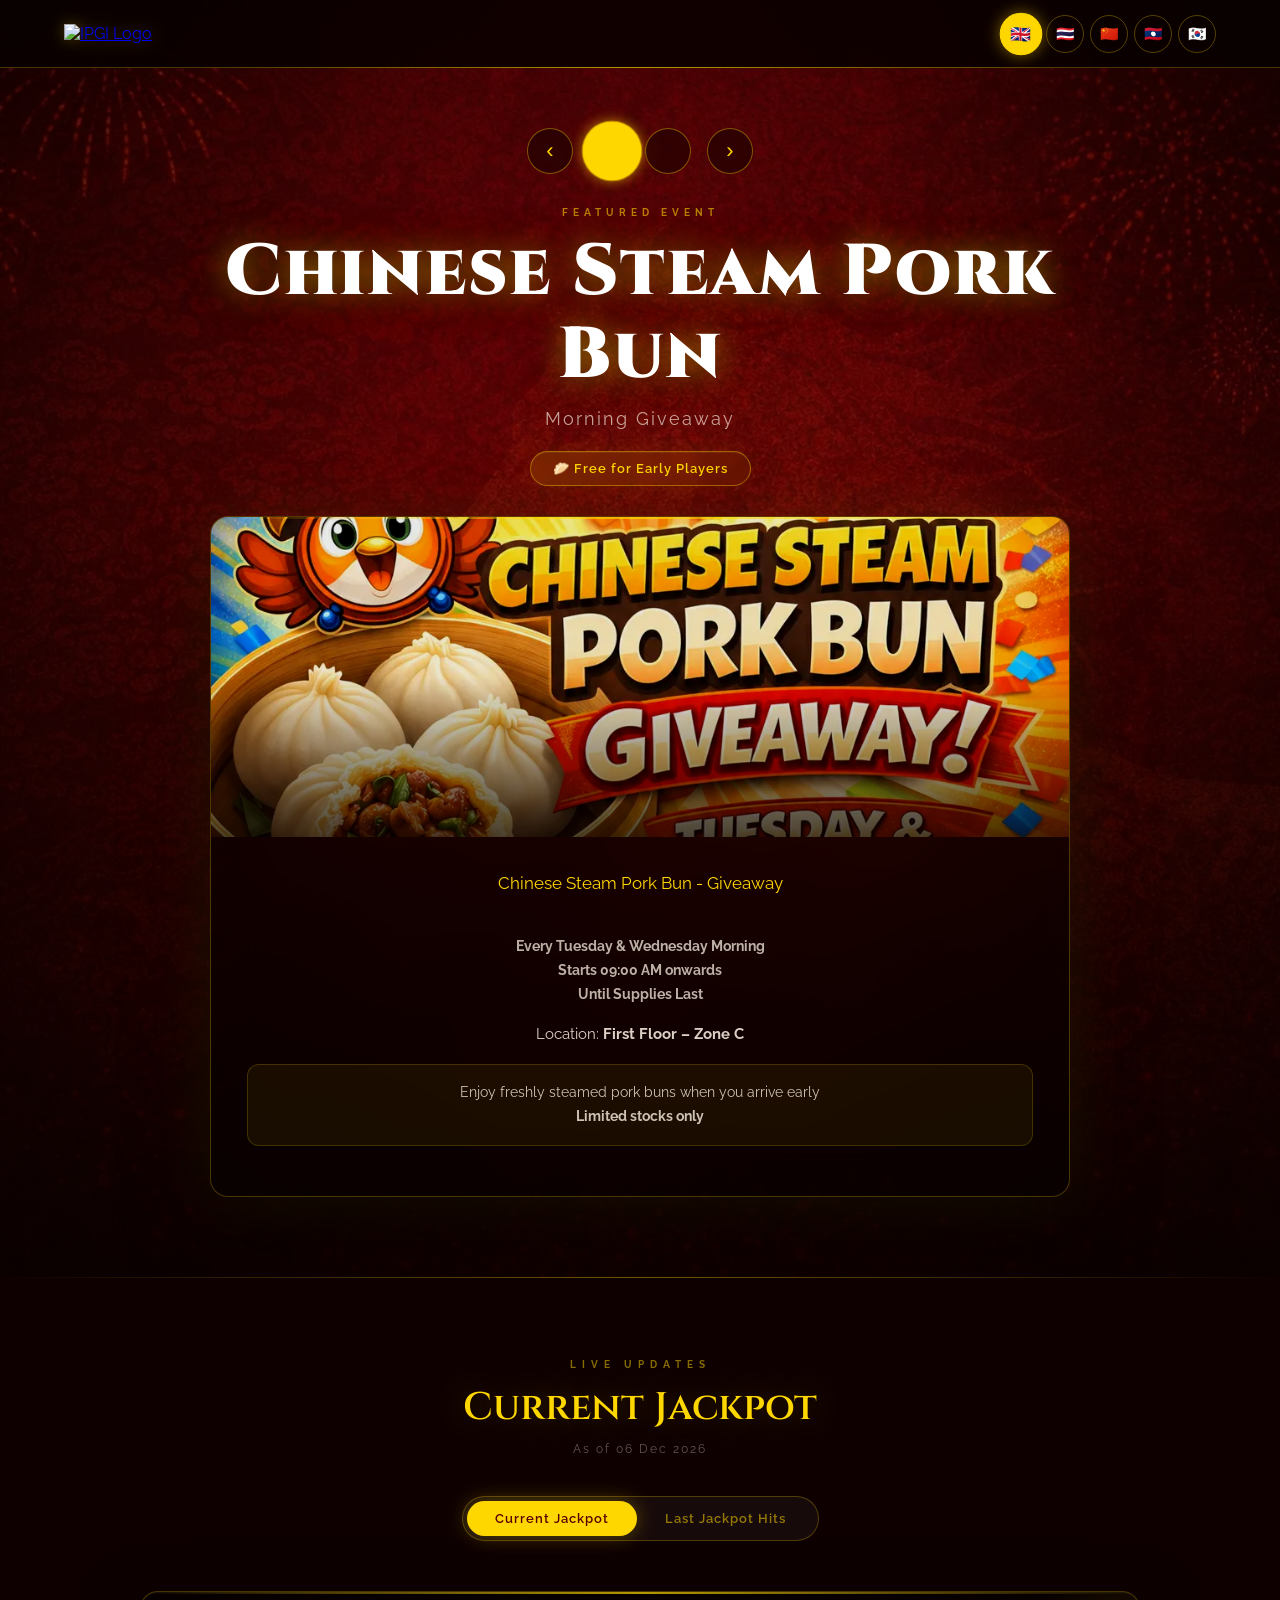
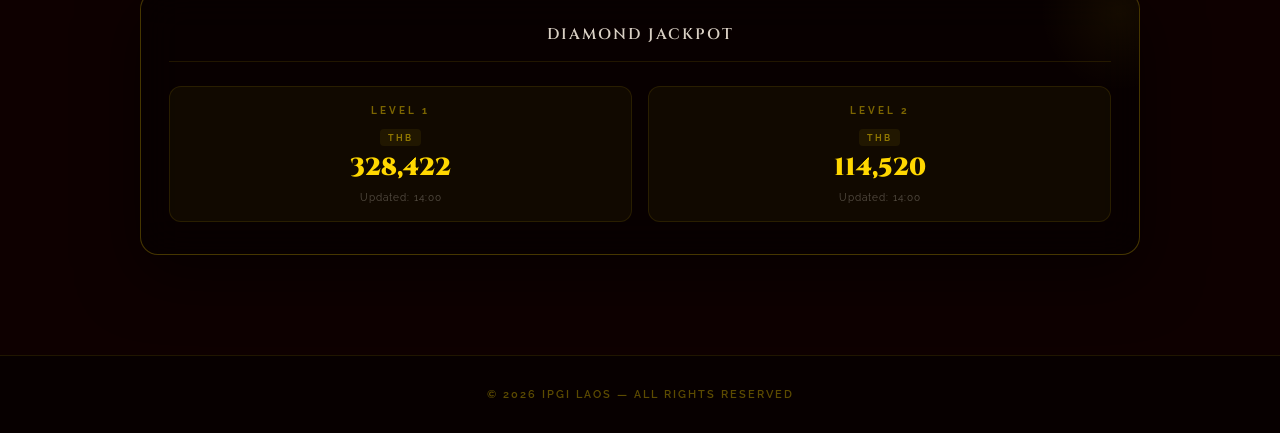
==== commit c5586677: "Add files via upload" ====
--- a/index.html
+++ b/index.html
@@ -195,11 +195,11 @@
 }
 
 .hero-content{
-  transition:opacity .22s ease, transform .22s ease;
+  transition:opacity .55s ease, transform .55s ease, filter .55s ease;
   width:100%;
   max-width:860px;
 }
-.hero-content.fade{opacity:0.05;transform:translateY(8px);}
+.hero-content.fade{opacity:0;transform:translateY(18px) scale(0.985);filter:blur(5px);}
 
 .event-overline{
   font-size:0.65rem;
@@ -306,6 +306,21 @@
   color:rgba(255,245,230,0.78);
 }
 
+
+.event-box{
+  transition:transform .55s ease, box-shadow .55s ease;
+}
+.event-img{
+  transition:transform 1.2s ease, filter .55s ease;
+}
+.hero-content:not(.fade) .event-img{
+  animation:eventImageFloat 7s ease-in-out infinite alternate;
+}
+@keyframes eventImageFloat{
+  from{transform:scale(1);}
+  to{transform:scale(1.035);}
+}
+
 /* ══════════════════════════════════════
    DIVIDER
 ══════════════════════════════════════ */
@@ -565,14 +580,125 @@
 /* ══ EVENTS ══ */
 const events = [
   {
-    id:"early_bird_donut",
-    image:"images/early-bird-donut-1.webp",
+    id:"steam_bun",
+    image:"images/steambun.webp",
     translations:{
-      en:{title:"Early Bird Donut",subtitle:"Weekly Special",pill:"🍩 Free Treat for Early Players",prize1:"",prize2:"",prize3:"",schedule:"<br><strong>Every Tuesday &amp; Wednesday</strong><br><strong>Starts 09:00 AM onwards</strong>",location:"Location: <strong>First Floor – Zone C</strong>",cta:"Free donut for players who arrive early and play<br><strong>Limited stocks only</strong>"},
-      th:{title:"โดนัท Early Bird",subtitle:"โปรโมชันประจำสัปดาห์",pill:"🍩 ของว่างฟรีสำหรับผู้มาเช้า",prize1:"",prize2:"",prize3:"",schedule:"<br><strong>ทุกวันอังคาร &amp; วันพุธ</strong><br><strong>09:00 – 11:00 น.</strong>",location:"สถานที่: <strong>ชั้น 1 – โซน C</strong>",cta:"ฟรีโดนัทสำหรับผู้เล่นที่มาเช้าและร่วมเล่น<br><strong>มีจำนวนจำกัด</strong>"},
-      zh:{title:"早鸟甜甜圈",subtitle:"每周特别活动",pill:"🍩 早到玩家免费点心",prize1:"",prize2:"",prize3:"",schedule:"<br><strong>每周二 &amp; 周三</strong><br><strong>09:00 – 11:00</strong>",location:"地点：<strong>一楼 C 区</strong>",cta:"早到并参与游戏的玩家可免费领取甜甜圈<br><strong>数量有限，送完即止</strong>"},
-      lo:{title:"Early Bird Donut",subtitle:"ໂປຣໂມຊັນປະຈຳອາທິດ",pill:"🍩 ໂດນັດຟຣີ ສຳລັບຜູ້ມາເຊົ້າ",prize1:"",prize2:"",prize3:"",schedule:"<br><strong>ທຸກວັນອັງຄານ &amp; ວັນພຸດ</strong><br><strong>09:00 – 11:00</strong>",location:"ສະຖານທີ່: <strong>ຊັ້ນ 1 – ໂຊນ C</strong>",cta:"ໂດນັດຟຣີ ສຳລັບຜູ້ທີ່ມາເຊົ້າແລະຮ່ວມຫຼິ້ນ<br><strong>ມີຈຳນວນຈຳກັດ</strong>"},
-      ko:{title:"얼리버드 도넛",subtitle:"주간 스페셜",pill:"🍩 일찍 온 플레이어 무료 간식",prize1:"",prize2:"",prize3:"",schedule:"<br><strong>매주 화요일 &amp; 수요일</strong><br><strong>09:00 – 11:00</strong>",location:"장소: <strong>1층 – C 구역</strong>",cta:"일찍 도착해 플레이하는 고객께 무료 도넛 제공<br><strong>수량 한정</strong>"}
+      en:{
+        title:"Chinese Steam Pork Bun",
+        subtitle:"Morning Giveaway",
+        pill:"🥟 Free for Early Players",
+        prize1:"Chinese Steam Pork Bun - Giveaway",
+        prize2:"",
+        prize3:"",
+        schedule:"<br><strong>Every Tuesday &amp; Wednesday Morning</strong><br><strong>Starts 09:00 AM onwards</strong><br><strong>Until Supplies Last</strong>",
+        location:"Location: <strong>First Floor – Zone C</strong>",
+        cta:"Enjoy freshly steamed pork buns when you arrive early<br><strong>Limited stocks only</strong>"
+      },
+      th:{
+        title:"ซาลาเปาหมู",
+        subtitle:"แจกฟรีช่วงเช้า",
+        pill:"🥟 ฟรีสำหรับผู้เล่นที่มาเช้า",
+        prize1:"แจกฟรี ซาลาเปาหมู",
+        prize2:"",
+        prize3:"",
+        schedule:"<br><strong>ทุกวันอังคารและวันพุธช่วงเช้า</strong><br><strong>เริ่มเวลา 09:00 น. เป็นต้นไป</strong><br><strong>จนกว่าสินค้าจะหมด</strong>",
+        location:"สถานที่: <strong>ชั้น 1 – โซน C</strong>",
+        cta:"อร่อยกับซาลาเปาหมูร้อน ๆ สำหรับผู้เล่นที่มาเช้า<br><strong>มีจำนวนจำกัด</strong>"
+      },
+      zh:{
+        title:"中式猪肉包",
+        subtitle:"早晨免费派送",
+        pill:"🥟 早到玩家免费领取",
+        prize1:"中式猪肉包 - 免费赠送",
+        prize2:"",
+        prize3:"",
+        schedule:"<br><strong>每周二和周三早上</strong><br><strong>上午 09:00 开始</strong><br><strong>送完即止</strong>",
+        location:"地点：<strong>一楼 C 区</strong>",
+        cta:"早到参与游戏的玩家可免费领取热腾腾的猪肉包<br><strong>数量有限</strong>"
+      },
+      lo:{
+        title:"ຊາລາເປົາໄສ້ໝູ",
+        subtitle:"ແຈກຟຣີຕອນເຊົ້າ",
+        pill:"🥟 ຟຣີສຳລັບຜູ້ຫຼິ້ນທີ່ມາເຊົ້າ",
+        prize1:"ຊາລາເປົາໄສ້ໝູ - ແຈກຟຣີ",
+        prize2:"",
+        prize3:"",
+        schedule:"<br><strong>ທຸກວັນອັງຄານ ແລະ ວັນພຸດ ຕອນເຊົ້າ</strong><br><strong>ເລີ່ມ 09:00 ໂມງເຊົ້າ ເປັນຕົ້ນໄປ</strong><br><strong>ຈົນກວ່າຂອງຈະໝົດ</strong>",
+        location:"ສະຖານທີ່: <strong>ຊັ້ນ 1 – ໂຊນ C</strong>",
+        cta:"ຮັບຊາລາເປົາໄສ້ໝູຮ້ອນໆ ສຳລັບຜູ້ຫຼິ້ນທີ່ມາເຊົ້າ<br><strong>ມີຈຳນວນຈຳກັດ</strong>"
+      },
+      ko:{
+        title:"중국식 돼지고기 찐빵",
+        subtitle:"모닝 경품 이벤트",
+        pill:"🥟 일찍 온 플레이어 무료 제공",
+        prize1:"중국식 돼지고기 찐빵 - 무료 증정",
+        prize2:"",
+        prize3:"",
+        schedule:"<br><strong>매주 화요일 &amp; 수요일 아침</strong><br><strong>오전 09:00부터</strong><br><strong>재고 소진 시까지</strong>",
+        location:"장소: <strong>1층 – C 구역</strong>",
+        cta:"일찍 도착해 플레이하는 고객께 따뜻한 찐빵을 무료 제공<br><strong>수량 한정</strong>"
+      }
+    }
+  },
+  {
+    id:"egg_tart",
+    image:"images/eggtart.webp",
+    translations:{
+      en:{
+        title:"Egg Tart",
+        subtitle:"Morning Giveaway",
+        pill:"🥧 Free for Early Players",
+        prize1:"Egg Tart - Giveaway",
+        prize2:"",
+        prize3:"",
+        schedule:"<br><strong>Every Friday &amp; Saturday Morning</strong><br><strong>Starts 09:00 AM onwards</strong><br><strong>Until Supplies Last</strong>",
+        location:"Location: <strong>First Floor – Zone C</strong>",
+        cta:"Start your day with delicious egg tarts<br><strong>Limited stocks only</strong>"
+      },
+      th:{
+        title:"ทาร์ตไข่",
+        subtitle:"แจกฟรีช่วงเช้า",
+        pill:"🥧 ฟรีสำหรับผู้เล่นที่มาเช้า",
+        prize1:"แจกฟรี ทาร์ตไข่",
+        prize2:"",
+        prize3:"",
+        schedule:"<br><strong>ทุกวันศุกร์และวันเสาร์ช่วงเช้า</strong><br><strong>เริ่มเวลา 09:00 น. เป็นต้นไป</strong><br><strong>จนกว่าสินค้าจะหมด</strong>",
+        location:"สถานที่: <strong>ชั้น 1 – โซน C</strong>",
+        cta:"เริ่มต้นเช้าวันใหม่ด้วยทาร์ตไข่แสนอร่อย<br><strong>มีจำนวนจำกัด</strong>"
+      },
+      zh:{
+        title:"蛋挞",
+        subtitle:"早晨免费派送",
+        pill:"🥧 早到玩家免费领取",
+        prize1:"蛋挞 - 免费赠送",
+        prize2:"",
+        prize3:"",
+        schedule:"<br><strong>每周五和周六早上</strong><br><strong>上午 09:00 开始</strong><br><strong>送完即止</strong>",
+        location:"地点：<strong>一楼 C 区</strong>",
+        cta:"早到玩家可免费领取美味蛋挞，开启愉快早晨<br><strong>数量有限</strong>"
+      },
+      lo:{
+        title:"ທາດໄຂ່",
+        subtitle:"ແຈກຟຣີຕອນເຊົ້າ",
+        pill:"🥧 ຟຣີສຳລັບຜູ້ຫຼິ້ນທີ່ມາເຊົ້າ",
+        prize1:"ທາດໄຂ່ - ແຈກຟຣີ",
+        prize2:"",
+        prize3:"",
+        schedule:"<br><strong>ທຸກວັນສຸກ ແລະ ວັນເສົາ ຕອນເຊົ້າ</strong><br><strong>ເລີ່ມ 09:00 ໂມງເຊົ້າ ເປັນຕົ້ນໄປ</strong><br><strong>ຈົນກວ່າຂອງຈະໝົດ</strong>",
+        location:"ສະຖານທີ່: <strong>ຊັ້ນ 1 – ໂຊນ C</strong>",
+        cta:"ເລີ່ມມື້ໃໝ່ດ້ວຍທາດໄຂ່ແຊບໆ<br><strong>ມີຈຳນວນຈຳກັດ</strong>"
+      },
+      ko:{
+        title:"에그 타르트",
+        subtitle:"모닝 경품 이벤트",
+        pill:"🥧 일찍 온 플레이어 무료 제공",
+        prize1:"에그 타르트 - 무료 증정",
+        prize2:"",
+        prize3:"",
+        schedule:"<br><strong>매주 금요일 &amp; 토요일 아침</strong><br><strong>오전 09:00부터</strong><br><strong>재고 소진 시까지</strong>",
+        location:"장소: <strong>1층 – C 구역</strong>",
+        cta:"맛있는 에그 타르트로 아침을 시작하세요<br><strong>수량 한정</strong>"
+      }
     }
   }
 ];
@@ -614,7 +740,7 @@
     setBlock("schedule",t.schedule);setBlock("location",t.location);setBlock("cta-text",t.cta);
     updateDots();
     content.classList.remove("fade");
-  },200);
+  },360);
 }
 
 function setBlock(id,html){
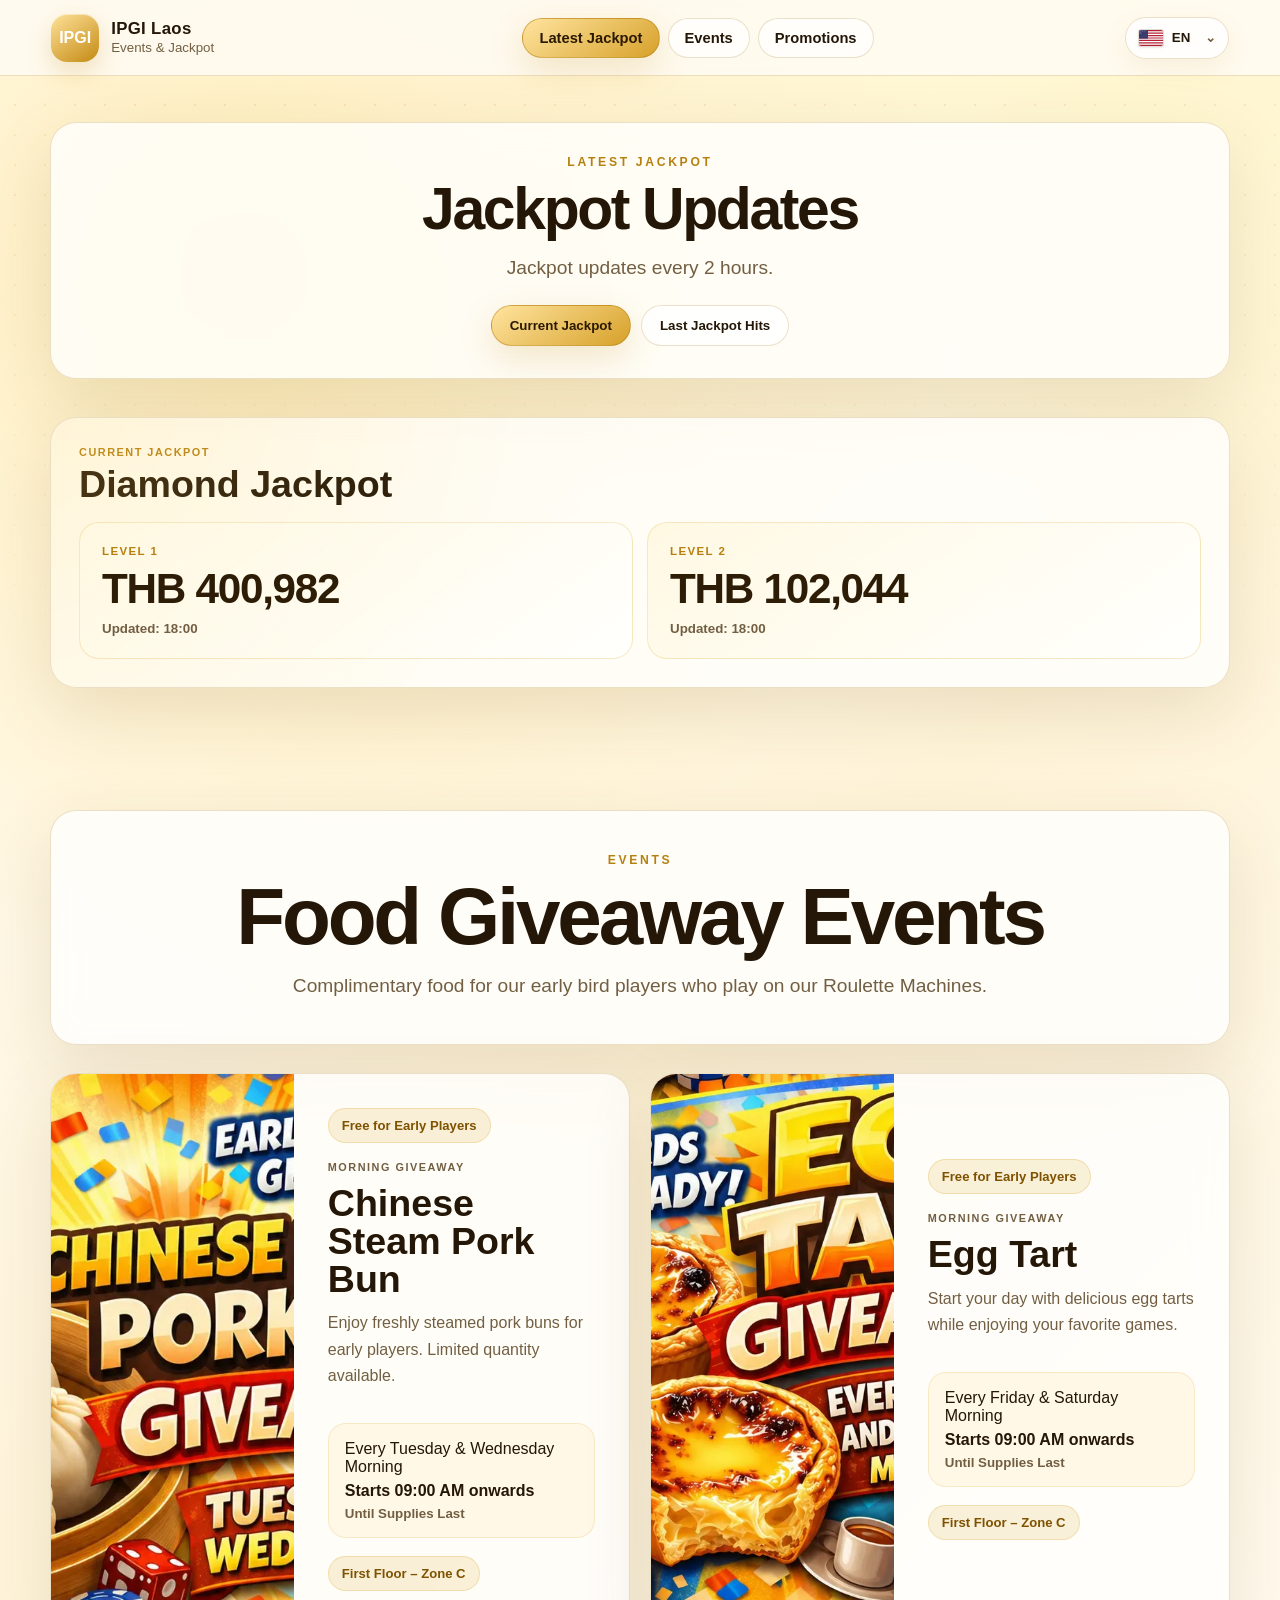
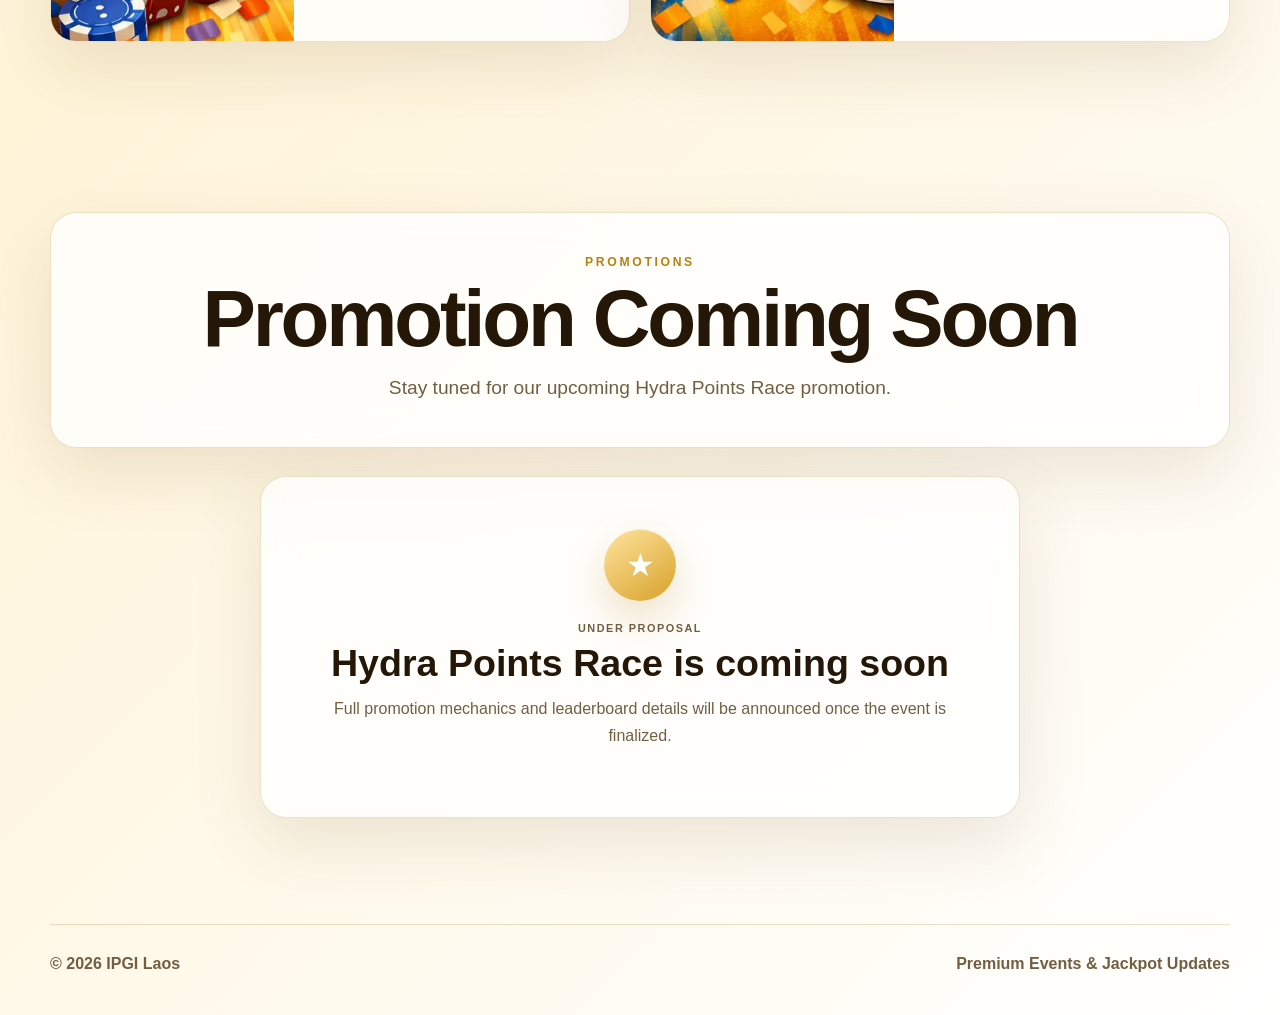
==== commit b821fe5b: "Add files via upload" ====
--- a/index.html
+++ b/index.html
@@ -1,865 +1,86 @@
 <!DOCTYPE html>
 <html lang="en">
 <head>
-<meta charset="UTF-8">
-<meta name="viewport" content="width=device-width, initial-scale=1.0">
-<title>IPGI – Events & Jackpot</title>
-
-<link href="https://fonts.googleapis.com/css2?family=Cinzel:wght@400;600;900&family=Raleway:wght@300;400;600;700&display=swap" rel="stylesheet">
-
-<style>
-:root{
-  --gold:#ffd700;
-  --gold-dim:#c9a227;
-  --gold-pale:rgba(255,215,0,0.12);
-  --crimson:#8b0000;
-  --crimson-deep:#1a0000;
-  --glass:rgba(10,0,0,0.55);
-  --glass-border:rgba(255,215,0,0.25);
-  --text:#fff5e6;
-  --radius:18px;
-  --nav-h:68px;
-}
-
-*{margin:0;padding:0;box-sizing:border-box;}
-html{scroll-behavior:smooth;}
-
-body{
-  font-family:'Raleway',sans-serif;
-  color:var(--text);
-  background:#0e0000;
-  overflow-x:hidden;
-  min-height:100vh;
-}
-
-/* ── ANIMATED BACKGROUND ── */
-body::before{
-  content:'';
-  position:fixed;
-  inset:0;
-  background:
-    radial-gradient(ellipse 80% 60% at 50% -10%, rgba(139,0,0,0.7) 0%, transparent 70%),
-    radial-gradient(ellipse 60% 40% at 80% 100%, rgba(100,0,0,0.4) 0%, transparent 60%),
-    radial-gradient(ellipse 50% 50% at 20% 80%, rgba(80,0,0,0.3) 0%, transparent 60%),
-    #080000;
-  z-index:0;
-  pointer-events:none;
-}
-
-/* noise grain overlay */
-body::after{
-  content:'';
-  position:fixed;
-  inset:0;
-  background-image:url("data:image/svg+xml,%3Csvg viewBox='0 0 200 200' xmlns='http://www.w3.org/2000/svg'%3E%3Cfilter id='n'%3E%3CfeTurbulence type='fractalNoise' baseFrequency='0.9' numOctaves='4' stitchTiles='stitch'/%3E%3C/filter%3E%3Crect width='100%25' height='100%25' filter='url(%23n)' opacity='0.04'/%3E%3C/svg%3E");
-  background-size:200px 200px;
-  opacity:0.35;
-  z-index:0;
-  pointer-events:none;
-}
-
-/* ══════════════════════════════════════
-   NAVBAR
-══════════════════════════════════════ */
-.navbar{
-  position:fixed;
-  top:0;left:0;width:100%;height:var(--nav-h);
-  padding:0 5%;
-  display:flex;
-  align-items:center;
-  justify-content:space-between;
-  background:rgba(8,0,0,0.85);
-  backdrop-filter:blur(20px);
-  -webkit-backdrop-filter:blur(20px);
-  border-bottom:1px solid var(--glass-border);
-  z-index:1000;
-}
-
-.navbar::after{
-  content:'';
-  position:absolute;
-  bottom:-1px;left:15%;right:15%;
-  height:1px;
-  background:linear-gradient(to right,transparent,var(--gold),transparent);
-  opacity:0.6;
-}
-
-.logo img{
-  height:44px;
-  max-width:150px;
-  object-fit:contain;
-  filter:drop-shadow(0 0 8px rgba(255,215,0,0.3));
-  transition:filter .3s;
-}
-.logo img:hover{filter:drop-shadow(0 0 14px rgba(255,215,0,0.6));}
-
-.lang-switch{display:flex;gap:6px;align-items:center;}
-.lang-switch button{
-  border:1px solid rgba(255,215,0,0.3);
-  background:transparent;
-  color:var(--gold);
-  border-radius:50%;
-  width:38px;height:38px;
-  font-size:15px;
-  cursor:pointer;
-  transition:all .25s;
-  display:flex;align-items:center;justify-content:center;
-}
-.lang-switch button:hover{
-  border-color:var(--gold);
-  background:rgba(255,215,0,0.1);
-  transform:scale(1.08);
-}
-.lang-switch button.active{
-  background:var(--gold);
-  border-color:var(--gold);
-  color:#5a0000;
-  font-weight:700;
-  box-shadow:0 0 14px rgba(255,215,0,0.45);
-  transform:scale(1.12);
-}
-
-/* ══════════════════════════════════════
-   HERO / EVENTS
-══════════════════════════════════════ */
-.hero{
-  position:relative;
-  z-index:2;
-  padding:calc(var(--nav-h) + 60px) 6% 80px;
-  text-align:center;
-  min-height:100vh;
-  display:flex;
-  flex-direction:column;
-  align-items:center;
-  justify-content:center;
-  overflow:hidden;
-}
-
-.hero-bg{
-  position:absolute;
-  inset:0;
-  background:url("images/cny-bg.webp") center/cover no-repeat;
-  z-index:-1;
-}
-.hero-bg::after{
-  content:'';
-  position:absolute;
-  inset:0;
-  background:
-    linear-gradient(to bottom, rgba(8,0,0,0.55) 0%, rgba(8,0,0,0.30) 40%, rgba(8,0,0,0.80) 100%),
-    linear-gradient(to right, rgba(8,0,0,0.3) 0%, transparent 30%, transparent 70%, rgba(8,0,0,0.3) 100%);
-}
-
-/* Event nav */
-.event-nav{
-  display:flex;
-  align-items:center;
-  justify-content:center;
-  gap:16px;
-  margin-bottom:32px;
-}
-.event-nav button{
-  width:46px;height:46px;
-  border-radius:50%;
-  border:1px solid rgba(255,215,0,0.4);
-  background:rgba(0,0,0,0.4);
-  backdrop-filter:blur(8px);
-  color:var(--gold);
-  font-size:22px;
-  line-height:1;
-  cursor:pointer;
-  transition:all .25s;
-  display:flex;align-items:center;justify-content:center;
-}
-.event-nav button:hover{
-  background:rgba(255,215,0,0.15);
-  border-color:var(--gold);
-  transform:scale(1.1);
-  box-shadow:0 0 20px rgba(255,215,0,0.2);
-}
-
-.evt-dots{display:flex;align-items:center;gap:10px;}
-.evt-dot{
-  width:9px;height:9px;
-  border-radius:50%;
-  border:1px solid rgba(255,215,0,0.5);
-  background:transparent;
-  cursor:pointer;
-  transition:all .3s;
-  padding:0;
-}
-.evt-dot.active{
-  background:var(--gold);
-  box-shadow:0 0 10px rgba(255,215,0,0.6);
-  transform:scale(1.3);
-}
-
-.hero-content{
-  transition:opacity .55s ease, transform .55s ease, filter .55s ease;
-  width:100%;
-  max-width:860px;
-}
-.hero-content.fade{opacity:0;transform:translateY(18px) scale(0.985);filter:blur(5px);}
-
-.event-overline{
-  font-size:0.65rem;
-  font-weight:700;
-  letter-spacing:5px;
-  text-transform:uppercase;
-  color:rgba(255,215,0,0.6);
-  margin-bottom:14px;
-}
-
-.hero h1{
-  font-family:'Cinzel',serif;
-  font-size:clamp(2rem, 6vw, 4.5rem);
-  font-weight:900;
-  letter-spacing:2px;
-  color:#fff;
-  text-shadow:
-    0 0 30px rgba(255,215,0,0.5),
-    0 2px 40px rgba(0,0,0,0.8);
-  margin-bottom:10px;
-  line-height:1.15;
-}
-
-.hero h2{
-  font-size:clamp(0.85rem, 2vw, 1.1rem);
-  font-weight:400;
-  color:rgba(255,245,230,0.65);
-  letter-spacing:2px;
-  margin-bottom:22px;
-}
-
-.event-pill{
-  display:inline-flex;
-  align-items:center;
-  gap:8px;
-  background:linear-gradient(135deg,rgba(255,215,0,0.15),rgba(255,215,0,0.06));
-  border:1px solid rgba(255,215,0,0.4);
-  backdrop-filter:blur(6px);
-  color:var(--gold);
-  padding:9px 22px;
-  border-radius:100px;
-  font-size:0.82rem;
-  font-weight:600;
-  letter-spacing:1px;
-  margin-bottom:30px;
-  box-shadow:0 0 20px rgba(255,215,0,0.08),inset 0 1px 0 rgba(255,255,255,0.07);
-}
-
-.event-box{
-  background:rgba(5,0,0,0.6);
-  backdrop-filter:blur(24px);
-  -webkit-backdrop-filter:blur(24px);
-  border:1px solid var(--glass-border);
-  border-radius:var(--radius);
-  padding:0;
-  overflow:hidden;
-  box-shadow:
-    0 0 60px rgba(255,215,0,0.07),
-    0 30px 80px rgba(0,0,0,0.6),
-    inset 0 1px 0 rgba(255,255,255,0.04);
-  position:relative;
-}
-
-.event-box::before{
-  content:'';
-  position:absolute;
-  top:0;left:0;right:0;
-  height:2px;
-  background:linear-gradient(to right,transparent,var(--gold),transparent);
-  opacity:0.7;
-  z-index:1;
-}
-
-.event-media{display:none;position:relative;}
-.event-media.has-img{display:block;}
-.event-img{
-  width:100%;max-height:320px;
-  object-fit:cover;display:block;
-  filter:brightness(0.9) contrast(1.05) saturate(1.1);
-}
-.event-media::after{
-  content:'';
-  position:absolute;inset:0;
-  background:linear-gradient(to bottom,transparent 50%,rgba(5,0,0,0.7));
-  pointer-events:none;
-}
-
-.event-body{padding:32px 36px 36px;}
-
-.prize,.schedule,.event-location,.cta-text{
-  margin-bottom:14px;
-  font-size:0.93rem;
-  line-height:1.7;
-  color:rgba(255,245,230,0.85);
-}
-.prize{color:var(--gold);font-size:1.05rem;}
-.schedule{color:rgba(255,245,230,0.72);font-size:0.88rem;}
-.cta-text{
-  margin-top:18px;padding:16px 20px;
-  border-radius:12px;
-  background:rgba(255,215,0,0.06);
-  border:1px solid rgba(255,215,0,0.18);
-  font-size:0.88rem;
-  color:rgba(255,245,230,0.78);
-}
-
-
-.event-box{
-  transition:transform .55s ease, box-shadow .55s ease;
-}
-.event-img{
-  transition:transform 1.2s ease, filter .55s ease;
-}
-.hero-content:not(.fade) .event-img{
-  animation:eventImageFloat 7s ease-in-out infinite alternate;
-}
-@keyframes eventImageFloat{
-  from{transform:scale(1);}
-  to{transform:scale(1.035);}
-}
-
-/* ══════════════════════════════════════
-   DIVIDER
-══════════════════════════════════════ */
-.divider{
-  position:relative;z-index:2;
-  height:1px;
-  background:linear-gradient(to right,transparent,rgba(255,215,0,0.4),transparent);
-}
-
-/* ══════════════════════════════════════
-   JACKPOT SECTION
-══════════════════════════════════════ */
-.jackpot-section{
-  position:relative;z-index:2;
-  padding:80px 6% 100px;
-  text-align:center;
-}
-
-.section-eyebrow{
-  font-size:0.65rem;font-weight:700;
-  letter-spacing:6px;text-transform:uppercase;
-  color:rgba(255,215,0,0.5);margin-bottom:12px;
-}
-
-.section-title{
-  font-family:'Cinzel',serif;
-  font-size:clamp(1.4rem,4vw,2.4rem);
-  font-weight:600;
-  color:var(--gold);margin-bottom:8px;
-  text-shadow:0 0 30px rgba(255,215,0,0.25);
-}
-
-.section-subtitle{
-  font-size:0.78rem;
-  color:rgba(255,245,230,0.35);
-  letter-spacing:2px;margin-bottom:40px;
-}
-
-.toggle-buttons{
-  display:inline-flex;gap:0;
-  background:rgba(255,255,255,0.04);
-  border:1px solid var(--glass-border);
-  border-radius:100px;
-  padding:4px;margin-bottom:50px;
-}
-.toggle-buttons button{
-  padding:10px 28px;border-radius:100px;border:none;
-  background:transparent;
-  color:rgba(255,215,0,0.55);
-  font-family:'Raleway',sans-serif;
-  font-size:0.82rem;font-weight:600;letter-spacing:1px;
-  cursor:pointer;transition:all .3s;
-}
-.toggle-buttons button.active{
-  background:var(--gold);color:#5a0000;
-  box-shadow:0 0 20px rgba(255,215,0,0.3);
-}
-.toggle-buttons button:not(.active):hover{
-  color:var(--gold);background:rgba(255,215,0,0.08);
-}
-
-#jackpot-container{
-  display:grid;
-  grid-template-columns:repeat(auto-fit,minmax(320px,1fr));
-  gap:24px;max-width:1000px;margin:0 auto;
-}
-
-.game{
-  background:rgba(5,0,0,0.55);
-  backdrop-filter:blur(20px);
-  border:1px solid var(--glass-border);
-  border-radius:var(--radius);
-  padding:32px 28px;
-  position:relative;overflow:hidden;
-  transition:transform .35s ease, box-shadow .35s ease, opacity .5s ease;
-  opacity:0;transform:translateY(30px);
-  box-shadow:0 20px 60px rgba(0,0,0,0.5),inset 0 1px 0 rgba(255,255,255,0.04);
-}
-.game.visible{opacity:1;transform:translateY(0);}
-.game::before{
-  content:'';position:absolute;top:0;left:0;right:0;height:2px;
-  background:linear-gradient(to right,transparent,rgba(255,215,0,0.7),transparent);
-}
-.game::after{
-  content:'';position:absolute;top:-60px;right:-60px;
-  width:160px;height:160px;border-radius:50%;
-  background:radial-gradient(circle,rgba(255,215,0,0.05) 0%,transparent 70%);
-  pointer-events:none;
-}
-.game:hover{
-  transform:translateY(-4px);
-  box-shadow:0 30px 80px rgba(0,0,0,0.6),0 0 40px rgba(255,215,0,0.07),inset 0 1px 0 rgba(255,255,255,0.05);
-}
-
-.game-name{
-  font-family:'Cinzel',serif;
-  font-size:0.95rem;font-weight:600;
-  color:rgba(255,245,230,0.85);
-  letter-spacing:2px;text-transform:uppercase;
-  margin-bottom:24px;padding-bottom:16px;
-  border-bottom:1px solid rgba(255,215,0,0.1);
-}
-
-.levels{display:flex;gap:16px;}
-.level{
-  flex:1;
-  background:rgba(255,215,0,0.04);
-  border:1px solid rgba(255,215,0,0.1);
-  border-radius:12px;padding:18px 14px;text-align:center;
-  transition:background .3s;
-}
-.level:hover{background:rgba(255,215,0,0.07);}
-
-.level-label{
-  font-size:0.62rem;font-weight:700;
-  letter-spacing:3px;text-transform:uppercase;
-  color:rgba(255,215,0,0.45);margin-bottom:10px;
-}
-
-.currency-badge{
-  display:inline-block;font-size:0.58rem;
-  font-weight:700;letter-spacing:2px;
-  color:rgba(255,215,0,0.5);
-  background:rgba(255,215,0,0.07);
-  padding:3px 8px;border-radius:4px;margin-bottom:8px;
-}
-
-.amount{
-  font-family:'Cinzel',serif;
-  font-size:1.55rem;font-weight:900;
-  color:var(--gold);margin-bottom:10px;line-height:1.1;
-}
-
-@keyframes goldPulse{
-  0%{text-shadow:0 0 8px rgba(255,215,0,0.4);}
-  50%{text-shadow:0 0 30px rgba(255,215,0,1),0 0 60px rgba(255,180,0,0.5),0 0 80px rgba(255,215,0,0.2);}
-  100%{text-shadow:0 0 8px rgba(255,215,0,0.4);}
-}
-.amount.glow{animation:goldPulse 2.5s ease-in-out infinite;}
-
-.date{font-size:0.65rem;color:rgba(255,245,230,0.3);letter-spacing:1px;}
-
-/* ══════════════════════════════════════
-   FOOTER
-══════════════════════════════════════ */
-footer{
-  position:relative;z-index:2;
-  padding:32px 6%;text-align:center;
-  border-top:1px solid rgba(255,215,0,0.1);
-  background:rgba(5,0,0,0.7);
-}
-footer p{
-  font-size:0.68rem;color:rgba(255,215,0,0.35);
-  letter-spacing:2px;font-weight:600;text-transform:uppercase;
-}
-
-/* ══════════════════════════════════════
-   SCROLL REVEAL
-══════════════════════════════════════ */
-.reveal-section{
-  opacity:0;transform:translateY(40px);
-  transition:opacity .7s ease, transform .7s ease;
-}
-.reveal-section.visible{opacity:1;transform:none;}
-
-/* ══════════════════════════════════════
-   MOBILE
-══════════════════════════════════════ */
-@media(max-width:768px){
-  .hero{padding:calc(var(--nav-h)+40px) 5% 60px;}
-  .hero h1{font-size:2rem;}
-  .event-body{padding:22px 20px 26px;}
-  .levels{flex-direction:column;gap:12px;}
-  #jackpot-container{grid-template-columns:1fr;}
-  .toggle-buttons button{padding:9px 18px;font-size:0.75rem;}
-  .section-title{font-size:1.4rem;}
-  .amount{font-size:1.3rem;}
-  .event-nav button{width:40px;height:40px;font-size:18px;}
-}
-@media(max-width:480px){
-  .navbar{padding:0 4%;}
-  .lang-switch button{width:33px;height:33px;font-size:13px;}
-}
-</style>
+  <meta charset="UTF-8" />
+  <meta name="viewport" content="width=device-width, initial-scale=1.0" />
+  <title>IPGI Laos | Events & Jackpot</title>
+  <meta name="description" content="IPGI Laos latest jackpot updates, events, and promotions." />
+  <link rel="stylesheet" href="style.css" />
 </head>
 <body>
+  <div class="page-shell">
+    <header class="site-header">
+      <a class="brand" href="#latest-jackpot">
+        <span class="brand-mark">IPGI</span>
+        <span class="brand-text">
+          <strong>IPGI Laos</strong>
+          <small data-i18n="brand.subtitle">Events & Jackpot</small>
+        </span>
+      </a>
 
-<!-- NAVBAR -->
-<nav class="navbar">
-  <div class="logo">
-    <a href="https://www.indo.com.au" target="_blank" rel="noopener">
-      <img src="https://indo.com.au/wp-content/uploads/2024/03/Group-3-1.png" alt="IPGI Logo">
-    </a>
-  </div>
-  <div class="lang-switch">
-    <button onclick="setLanguage('en',this)" title="English">&#127468;&#127463;</button>
-    <button onclick="setLanguage('th',this)" title="Thai">&#127481;&#127469;</button>
-    <button onclick="setLanguage('zh',this)" title="Chinese">&#127464;&#127475;</button>
-    <button onclick="setLanguage('lo',this)" title="Lao">&#127473;&#127462;</button>
-    <button onclick="setLanguage('ko',this)" title="Korean">&#127472;&#127479;</button>
-  </div>
-</nav>
+      <nav class="main-nav" id="mainNav" aria-label="Main menu">
+        <a class="nav-link active" href="#latest-jackpot" data-i18n="nav.latest">Latest Jackpot</a>
+        <a class="nav-link" href="#events" data-i18n="nav.events">Events</a>
+        <a class="nav-link" href="#promotions" data-i18n="nav.promotions">Promotions</a>
+      </nav>
 
-<!-- HERO / EVENTS -->
-<section class="hero" id="hero">
-  <div class="hero-bg" id="heroBg"></div>
+      <div class="language-switch" id="languageSwitch" aria-label="Language selector"></div>
 
-  <div class="hero-content" id="heroContent">
-    <div class="event-nav">
-      <button id="evtPrev" aria-label="Previous event">&#8249;</button>
-      <div class="evt-dots" id="evtDots"></div>
-      <button id="evtNext" aria-label="Next event">&#8250;</button>
-    </div>
+      <button class="nav-toggle" id="navToggle" type="button" aria-label="Open menu">
+        <span></span><span></span><span></span>
+      </button>
+    </header>
 
-    <div class="event-overline" id="event-overline">Featured Event</div>
-    <h1 id="event-title"></h1>
-    <h2 id="event-subtitle"></h2>
-    <div class="event-pill" id="event-pill"></div>
+    <main class="one-page">
+      <section class="hero-section jackpot-view snap-section" id="latest-jackpot">
+        <div class="hero-copy reveal-card">
+          <p class="eyebrow" data-i18n="jackpot.eyebrow">Latest Jackpot</p>
+          <h1 data-i18n="jackpot.title">Jackpot Updates</h1>
+          <p class="lead" data-i18n="jackpot.lead">Jackpot updates every 2 hours.</p>
 
-    <div class="event-box">
-      <div class="event-media" id="evtMediaWrap">
-        <img class="event-img" id="evtImage" alt="">
-      </div>
-      <div class="event-body">
-        <div class="prize" id="prize1"></div>
-        <div class="prize" id="prize2"></div>
-        <div class="prize" id="prize3"></div>
-        <div class="schedule" id="schedule"></div>
-        <div class="event-location" id="location"></div>
-        <div class="cta-text" id="cta-text"></div>
-      </div>
-    </div>
-  </div>
-</section>
+          <div class="tab-row" role="tablist" aria-label="Jackpot mode">
+            <button class="tab-btn active" type="button" data-jackpot-mode="current" data-i18n="jackpot.currentTab">Current Jackpot</button>
+            <button class="tab-btn" type="button" data-jackpot-mode="last" data-i18n="jackpot.lastTab">Last Jackpot Hits</button>
+          </div>
+        </div>
 
-<div class="divider"></div>
+        <div class="jackpot-grid" id="jackpotGrid">
+          <div class="loading-card" data-i18n="jackpot.loading">Loading jackpot data...</div>
+        </div>
+      </section>
 
-<!-- JACKPOT -->
-<section class="jackpot-section reveal-section" id="jackpotSection">
-  <div class="section-eyebrow">Live Updates</div>
-  <h1 class="section-title" id="jackpot-title">Current Jackpot</h1>
-  <div class="section-subtitle" id="jackpot-subtitle"></div>
+      <section class="hero-section events-view snap-section" id="events">
+        <div class="section-head reveal-card">
+          <p class="eyebrow" data-i18n="events.eyebrow">Events</p>
+          <h1 data-i18n="events.title">Food Giveaway Events</h1>
+          <p class="lead" data-i18n="events.lead">Complimentary food for our early bird players who play on our Roulette Machines.</p>
+        </div>
 
-  <div class="toggle-buttons">
-    <button id="btn-current" class="active">Current Jackpot</button>
-    <button id="btn-last">Last Jackpot Hits</button>
+        <div class="event-grid" id="eventGrid"></div>
+      </section>
+
+      <section class="hero-section promotion-view snap-section" id="promotions">
+        <div class="section-head reveal-card">
+          <p class="eyebrow" data-i18n="promotions.eyebrow">Promotions</p>
+          <h1 data-i18n="promotions.comingTitle">Promotion Coming Soon</h1>
+          <p class="lead" data-i18n="promotions.comingLead">Stay tuned for our upcoming Hydra Points Race promotion.</p>
+        </div>
+
+        <div class="coming-soon-card reveal-card">
+          <div class="coming-icon">★</div>
+          <p class="eyebrow compact" data-i18n="promotions.comingEyebrow">Under Proposal</p>
+          <h2 data-i18n="promotions.comingHeading">Hydra Points Race is coming soon</h2>
+          <p data-i18n="promotions.comingText">Full promotion mechanics and leaderboard details will be announced once the event is finalized.</p>
+        </div>
+      </section>
+    </main>
+
+    <footer class="site-footer">
+      <span data-i18n="footer.rights">© 2026 IPGI Laos</span>
+      <span data-i18n="footer.tagline">Premium Events & Jackpot Updates</span>
+    </footer>
   </div>
 
-  <div id="jackpot-container"></div>
-</section>
-
-<footer>
-  <p>&#169; 2026 IPGI Laos &mdash; All rights reserved</p>
-</footer>
-
-<script>
-/* ══ EVENTS ══ */
-const events = [
-  {
-    id:"steam_bun",
-    image:"images/steambun.webp",
-    translations:{
-      en:{
-        title:"Chinese Steam Pork Bun",
-        subtitle:"Morning Giveaway",
-        pill:"🥟 Free for Early Players",
-        prize1:"Chinese Steam Pork Bun - Giveaway",
-        prize2:"",
-        prize3:"",
-        schedule:"<br><strong>Every Tuesday &amp; Wednesday Morning</strong><br><strong>Starts 09:00 AM onwards</strong><br><strong>Until Supplies Last</strong>",
-        location:"Location: <strong>First Floor – Zone C</strong>",
-        cta:"Enjoy freshly steamed pork buns when you arrive early<br><strong>Limited stocks only</strong>"
-      },
-      th:{
-        title:"ซาลาเปาหมู",
-        subtitle:"แจกฟรีช่วงเช้า",
-        pill:"🥟 ฟรีสำหรับผู้เล่นที่มาเช้า",
-        prize1:"แจกฟรี ซาลาเปาหมู",
-        prize2:"",
-        prize3:"",
-        schedule:"<br><strong>ทุกวันอังคารและวันพุธช่วงเช้า</strong><br><strong>เริ่มเวลา 09:00 น. เป็นต้นไป</strong><br><strong>จนกว่าสินค้าจะหมด</strong>",
-        location:"สถานที่: <strong>ชั้น 1 – โซน C</strong>",
-        cta:"อร่อยกับซาลาเปาหมูร้อน ๆ สำหรับผู้เล่นที่มาเช้า<br><strong>มีจำนวนจำกัด</strong>"
-      },
-      zh:{
-        title:"中式猪肉包",
-        subtitle:"早晨免费派送",
-        pill:"🥟 早到玩家免费领取",
-        prize1:"中式猪肉包 - 免费赠送",
-        prize2:"",
-        prize3:"",
-        schedule:"<br><strong>每周二和周三早上</strong><br><strong>上午 09:00 开始</strong><br><strong>送完即止</strong>",
-        location:"地点：<strong>一楼 C 区</strong>",
-        cta:"早到参与游戏的玩家可免费领取热腾腾的猪肉包<br><strong>数量有限</strong>"
-      },
-      lo:{
-        title:"ຊາລາເປົາໄສ້ໝູ",
-        subtitle:"ແຈກຟຣີຕອນເຊົ້າ",
-        pill:"🥟 ຟຣີສຳລັບຜູ້ຫຼິ້ນທີ່ມາເຊົ້າ",
-        prize1:"ຊາລາເປົາໄສ້ໝູ - ແຈກຟຣີ",
-        prize2:"",
-        prize3:"",
-        schedule:"<br><strong>ທຸກວັນອັງຄານ ແລະ ວັນພຸດ ຕອນເຊົ້າ</strong><br><strong>ເລີ່ມ 09:00 ໂມງເຊົ້າ ເປັນຕົ້ນໄປ</strong><br><strong>ຈົນກວ່າຂອງຈະໝົດ</strong>",
-        location:"ສະຖານທີ່: <strong>ຊັ້ນ 1 – ໂຊນ C</strong>",
-        cta:"ຮັບຊາລາເປົາໄສ້ໝູຮ້ອນໆ ສຳລັບຜູ້ຫຼິ້ນທີ່ມາເຊົ້າ<br><strong>ມີຈຳນວນຈຳກັດ</strong>"
-      },
-      ko:{
-        title:"중국식 돼지고기 찐빵",
-        subtitle:"모닝 경품 이벤트",
-        pill:"🥟 일찍 온 플레이어 무료 제공",
-        prize1:"중국식 돼지고기 찐빵 - 무료 증정",
-        prize2:"",
-        prize3:"",
-        schedule:"<br><strong>매주 화요일 &amp; 수요일 아침</strong><br><strong>오전 09:00부터</strong><br><strong>재고 소진 시까지</strong>",
-        location:"장소: <strong>1층 – C 구역</strong>",
-        cta:"일찍 도착해 플레이하는 고객께 따뜻한 찐빵을 무료 제공<br><strong>수량 한정</strong>"
-      }
-    }
-  },
-  {
-    id:"egg_tart",
-    image:"images/eggtart.webp",
-    translations:{
-      en:{
-        title:"Egg Tart",
-        subtitle:"Morning Giveaway",
-        pill:"🥧 Free for Early Players",
-        prize1:"Egg Tart - Giveaway",
-        prize2:"",
-        prize3:"",
-        schedule:"<br><strong>Every Friday &amp; Saturday Morning</strong><br><strong>Starts 09:00 AM onwards</strong><br><strong>Until Supplies Last</strong>",
-        location:"Location: <strong>First Floor – Zone C</strong>",
-        cta:"Start your day with delicious egg tarts<br><strong>Limited stocks only</strong>"
-      },
-      th:{
-        title:"ทาร์ตไข่",
-        subtitle:"แจกฟรีช่วงเช้า",
-        pill:"🥧 ฟรีสำหรับผู้เล่นที่มาเช้า",
-        prize1:"แจกฟรี ทาร์ตไข่",
-        prize2:"",
-        prize3:"",
-        schedule:"<br><strong>ทุกวันศุกร์และวันเสาร์ช่วงเช้า</strong><br><strong>เริ่มเวลา 09:00 น. เป็นต้นไป</strong><br><strong>จนกว่าสินค้าจะหมด</strong>",
-        location:"สถานที่: <strong>ชั้น 1 – โซน C</strong>",
-        cta:"เริ่มต้นเช้าวันใหม่ด้วยทาร์ตไข่แสนอร่อย<br><strong>มีจำนวนจำกัด</strong>"
-      },
-      zh:{
-        title:"蛋挞",
-        subtitle:"早晨免费派送",
-        pill:"🥧 早到玩家免费领取",
-        prize1:"蛋挞 - 免费赠送",
-        prize2:"",
-        prize3:"",
-        schedule:"<br><strong>每周五和周六早上</strong><br><strong>上午 09:00 开始</strong><br><strong>送完即止</strong>",
-        location:"地点：<strong>一楼 C 区</strong>",
-        cta:"早到玩家可免费领取美味蛋挞，开启愉快早晨<br><strong>数量有限</strong>"
-      },
-      lo:{
-        title:"ທາດໄຂ່",
-        subtitle:"ແຈກຟຣີຕອນເຊົ້າ",
-        pill:"🥧 ຟຣີສຳລັບຜູ້ຫຼິ້ນທີ່ມາເຊົ້າ",
-        prize1:"ທາດໄຂ່ - ແຈກຟຣີ",
-        prize2:"",
-        prize3:"",
-        schedule:"<br><strong>ທຸກວັນສຸກ ແລະ ວັນເສົາ ຕອນເຊົ້າ</strong><br><strong>ເລີ່ມ 09:00 ໂມງເຊົ້າ ເປັນຕົ້ນໄປ</strong><br><strong>ຈົນກວ່າຂອງຈະໝົດ</strong>",
-        location:"ສະຖານທີ່: <strong>ຊັ້ນ 1 – ໂຊນ C</strong>",
-        cta:"ເລີ່ມມື້ໃໝ່ດ້ວຍທາດໄຂ່ແຊບໆ<br><strong>ມີຈຳນວນຈຳກັດ</strong>"
-      },
-      ko:{
-        title:"에그 타르트",
-        subtitle:"모닝 경품 이벤트",
-        pill:"🥧 일찍 온 플레이어 무료 제공",
-        prize1:"에그 타르트 - 무료 증정",
-        prize2:"",
-        prize3:"",
-        schedule:"<br><strong>매주 금요일 &amp; 토요일 아침</strong><br><strong>오전 09:00부터</strong><br><strong>재고 소진 시까지</strong>",
-        location:"장소: <strong>1층 – C 구역</strong>",
-        cta:"맛있는 에그 타르트로 아침을 시작하세요<br><strong>수량 한정</strong>"
-      }
-    }
-  }
-];
-
-let currentEventIndex=0, currentLang="en", autoTimer=null;
-const AUTO_MS=60000;
-const dotsWrap=document.getElementById("evtDots");
-
-function buildDots(){
-  dotsWrap.innerHTML="";
-  events.forEach((_,i)=>{
-    const d=document.createElement("button");
-    d.type="button";
-    d.className="evt-dot"+(i===currentEventIndex?" active":"");
-    d.setAttribute("aria-label","Event "+(i+1));
-    d.addEventListener("click",()=>{currentEventIndex=i;applyEvent();restartAuto();});
-    dotsWrap.appendChild(d);
-  });
-}
-function updateDots(){dotsWrap.querySelectorAll(".evt-dot").forEach((d,i)=>d.classList.toggle("active",i===currentEventIndex));}
-
-function startAuto(){stopAuto();autoTimer=setInterval(()=>{currentEventIndex=(currentEventIndex+1)%events.length;applyEvent();},AUTO_MS);}
-function stopAuto(){if(autoTimer){clearInterval(autoTimer);autoTimer=null;}}
-function restartAuto(){startAuto();}
-
-function applyEvent(){
-  const content=document.getElementById("heroContent");
-  content.classList.add("fade");
-  setTimeout(()=>{
-    const evt=events[currentEventIndex]||events[0];
-    const t=(evt.translations&&evt.translations[currentLang])?evt.translations[currentLang]:evt.translations.en;
-    document.getElementById("event-title").innerHTML=t.title||"";
-    document.getElementById("event-subtitle").innerHTML=t.subtitle||"";
-    document.getElementById("event-pill").innerHTML=t.pill||"";
-    const mw=document.getElementById("evtMediaWrap"), img=document.getElementById("evtImage");
-    if(evt.image&&evt.image.trim()){img.src=evt.image;img.alt=t.title||"Event";mw.classList.add("has-img");}
-    else{img.removeAttribute("src");mw.classList.remove("has-img");}
-    setBlock("prize1",t.prize1);setBlock("prize2",t.prize2);setBlock("prize3",t.prize3);
-    setBlock("schedule",t.schedule);setBlock("location",t.location);setBlock("cta-text",t.cta);
-    updateDots();
-    content.classList.remove("fade");
-  },360);
-}
-
-function setBlock(id,html){
-  const el=document.getElementById(id);if(!el)return;
-  const empty=!html||String(html).trim()==="";
-  el.innerHTML=html||"";el.style.display=empty?"none":"";
-}
-
-function setLanguage(lang,btn){
-  currentLang=lang||"en";applyEvent();
-  document.querySelectorAll(".lang-switch button").forEach(b=>b.classList.remove("active"));
-  if(btn)btn.classList.add("active");
-}
-
-document.getElementById("evtPrev").addEventListener("click",()=>{currentEventIndex=(currentEventIndex-1+events.length)%events.length;applyEvent();restartAuto();});
-document.getElementById("evtNext").addEventListener("click",()=>{currentEventIndex=(currentEventIndex+1)%events.length;applyEvent();restartAuto();});
-
-const heroEl=document.getElementById("hero");
-heroEl.addEventListener("mouseenter",stopAuto);
-heroEl.addEventListener("mouseleave",startAuto);
-heroEl.addEventListener("touchstart",stopAuto,{passive:true});
-heroEl.addEventListener("touchend",startAuto,{passive:true});
-
-buildDots();
-setLanguage("en",document.querySelector(".lang-switch button"));
-startAuto();
-
-/* ══ JACKPOT ══ */
-let jackpotData={},currentMode="current";
-
-fetch("data.json").then(r=>r.json()).then(data=>{
-  jackpotData=data;currentMode=data.mode||"current";
-  setActiveBtn();renderJackpot();
-}).catch(()=>{setActiveBtn();renderJackpot();});
-
-document.getElementById("btn-current").onclick=()=>{currentMode="current";setActiveBtn();renderJackpot();};
-document.getElementById("btn-last").onclick=()=>{currentMode="last";setActiveBtn();renderJackpot();};
-
-function setActiveBtn(){
-  document.getElementById("btn-current").classList.toggle("active",currentMode==="current");
-  document.getElementById("btn-last").classList.toggle("active",currentMode==="last");
-  const title=document.getElementById("jackpot-title");
-  const sub=document.getElementById("jackpot-subtitle");
-  if(currentMode==="current"){
-    const d=new Date();
-    const months=["Jan","Feb","Mar","Apr","May","Jun","Jul","Aug","Sep","Oct","Nov","Dec"];
-    title.textContent="Current Jackpot";
-    sub.textContent="As of "+String(d.getDate()).padStart(2,"0")+" "+months[d.getMonth()]+" "+d.getFullYear();
-  }else{
-    title.textContent="Last Jackpot Hits";
-    sub.textContent="Previous winning amounts";
-  }
-}
-
-function animateCounter(el,target){
-  const dur=1600;let start=null;
-  function step(ts){
-    if(!start)start=ts;
-    const pct=Math.min((ts-start)/dur,1);
-    const ease=1-Math.pow(1-pct,3);
-    el.textContent=Math.floor(ease*target).toLocaleString();
-    if(pct<1)requestAnimationFrame(step);
-    else el.textContent=target.toLocaleString();
-  }
-  requestAnimationFrame(step);
-}
-
-function renderJackpot(){
-  const container=document.getElementById("jackpot-container");
-  container.innerHTML="";
-  const games=jackpotData[currentMode];
-  if(!games)return;
-  Object.entries(games).forEach(([key,game],idx)=>{
-    const card=document.createElement("div");
-    card.className="game";
-    card.style.transitionDelay=(idx*0.12)+"s";
-    card.innerHTML=`
-      <div class="game-name">${formatGameName(key)}</div>
-      <div class="levels">
-        <div class="level">
-          <div class="level-label">Level 1</div>
-          <div class="currency-badge">THB</div>
-          <div class="amount" data-value="${game.level1}">0</div>
-          <div class="date">${currentMode==="current"?"Updated: "+(game.time||"--:--"):"Date: "+(game.level1_date||"--")}</div>
-        </div>
-        <div class="level">
-          <div class="level-label">Level 2</div>
-          <div class="currency-badge">THB</div>
-          <div class="amount" data-value="${game.level2}">0</div>
-          <div class="date">${currentMode==="current"?"Updated: "+(game.time||"--:--"):"Date: "+(game.level2_date||"--")}</div>
-        </div>
-      </div>`;
-    container.appendChild(card);
-  });
-
-  requestAnimationFrame(()=>{
-    document.querySelectorAll(".game").forEach(c=>c.classList.add("visible"));
-    if(currentMode==="current"){
-      document.querySelectorAll(".amount").forEach(el=>{
-        const t=parseInt(el.dataset.value);
-        if(!isNaN(t)){animateCounter(el,t);setTimeout(()=>el.classList.add("glow"),1600);}
-      });
-    }else{
-      document.querySelectorAll(".amount").forEach(el=>{
-        const v=parseInt(el.dataset.value);
-        el.textContent=isNaN(v)?"-":Number(v).toLocaleString();
-        el.classList.remove("glow");
-      });
-    }
-  });
-}
-
-function formatGameName(key){return key.replace(/([A-Z])/g," $1").replace(/^./,s=>s.toUpperCase()).trim();}
-
-/* ══ SCROLL REVEAL ══ */
-const observer=new IntersectionObserver(entries=>{
-  entries.forEach(e=>{if(e.isIntersecting)e.target.classList.add("visible");});
-},{threshold:0.1});
-document.querySelectorAll(".reveal-section").forEach(el=>observer.observe(el));
-</script>
+  <script src="script.js"></script>
 </body>
 </html>
--- a/style.css
+++ b/style.css
@@ -0,0 +1,1252 @@
+:root {
+  --bg: #fffaf0;
+  --panel: rgba(255, 255, 255, .78);
+  --panel-strong: #ffffff;
+  --ink: #241707;
+  --muted: #725f43;
+  --gold: #d9a72e;
+  --gold-strong: #b68011;
+  --gold-soft: rgba(217, 167, 46, .16);
+  --cream: #fff6df;
+  --line: rgba(166, 118, 23, .22);
+  --shadow: 0 24px 70px rgba(87, 56, 0, .12);
+  --radius: 26px;
+  --nav-h: 76px;
+}
+
+* {
+  box-sizing: border-box;
+}
+
+html {
+  scroll-behavior: smooth;
+}
+
+body {
+  margin: 0;
+  min-height: 100vh;
+  font-family: Arial, "Segoe UI", Tahoma, sans-serif;
+  color: var(--ink);
+  background:
+    radial-gradient(circle at 18% 10%, rgba(255, 222, 121, .46), transparent 28%),
+    radial-gradient(circle at 88% 0%, rgba(255, 247, 204, .92), transparent 24%),
+    linear-gradient(135deg, #fffdf7 0%, #fff4d8 44%, #ffffff 100%);
+  overflow-x: hidden;
+}
+
+body::before {
+  content: "";
+  position: fixed;
+  inset: 0;
+  pointer-events: none;
+  background-image:
+    linear-gradient(120deg, rgba(217, 167, 46, .07) 0 1px, transparent 1px),
+    radial-gradient(rgba(190, 136, 25, .14) 1px, transparent 1px);
+  background-size: 74px 74px, 30px 30px;
+  mask-image: linear-gradient(to bottom, black, transparent 86%);
+}
+
+.page-shell {
+  min-height: 100vh;
+  position: relative;
+}
+
+.site-header {
+  position: sticky;
+  top: 0;
+  z-index: 50;
+  height: var(--nav-h);
+  display: flex;
+  align-items: center;
+  justify-content: space-between;
+  gap: 18px;
+  padding: 12px clamp(16px, 4vw, 64px);
+  background: rgba(255, 252, 244, .82);
+  border-bottom: 1px solid var(--line);
+  backdrop-filter: blur(16px);
+  -webkit-backdrop-filter: blur(16px);
+}
+
+.brand {
+  display: inline-flex;
+  align-items: center;
+  gap: 12px;
+  text-decoration: none;
+  color: var(--ink);
+  min-width: 220px;
+}
+
+.brand-mark {
+  display: grid;
+  place-items: center;
+  width: 48px;
+  height: 48px;
+  border-radius: 16px;
+  background: linear-gradient(145deg, #ffe29a, #c48a13);
+  color: #fff;
+  font-weight: 900;
+  box-shadow: inset 0 1px 0 rgba(255,255,255,.5), 0 10px 24px rgba(185, 127, 11, .22);
+}
+
+.brand-text {
+  display: flex;
+  flex-direction: column;
+  line-height: 1.05;
+}
+
+.brand-text strong {
+  font-size: 1.05rem;
+  letter-spacing: .02em;
+}
+
+.brand-text small {
+  color: var(--muted);
+  margin-top: 4px;
+}
+
+.main-nav {
+  display: flex;
+  align-items: center;
+  justify-content: flex-end;
+  gap: 8px;
+}
+
+.nav-link,
+.tab-btn,
+.view-full-btn,
+.nav-toggle {
+  border: 1px solid var(--line);
+  background: rgba(255,255,255,.76);
+  color: var(--ink);
+  cursor: pointer;
+  border-radius: 999px;
+  transition: transform .22s ease, box-shadow .22s ease, border-color .22s ease, background .22s ease;
+}
+
+.nav-link {
+  padding: 11px 16px;
+  font-weight: 800;
+  font-size: .92rem;
+}
+
+.nav-link:hover,
+.tab-btn:hover,
+.view-full-btn:hover {
+  transform: translateY(-1px);
+  border-color: rgba(217, 167, 46, .55);
+  box-shadow: 0 12px 30px rgba(160, 107, 0, .12);
+}
+
+.nav-link.active,
+.tab-btn.active {
+  background: linear-gradient(145deg, #ffe49f, #d7a12a);
+  color: #2b1800;
+  border-color: rgba(171, 118, 9, .45);
+  box-shadow: 0 12px 34px rgba(183, 122, 6, .18);
+}
+
+.nav-toggle {
+  display: none;
+  width: 44px;
+  height: 44px;
+  padding: 10px;
+}
+
+.nav-toggle span {
+  display: block;
+  height: 2px;
+  background: var(--ink);
+  margin: 5px 0;
+  border-radius: 10px;
+}
+
+.app-view {
+  min-height: calc(100vh - var(--nav-h));
+  transition: opacity .28s ease, transform .28s ease, filter .28s ease;
+}
+
+.app-view.view-fading {
+  opacity: 0;
+  transform: translateY(10px);
+  filter: blur(4px);
+}
+
+.app-view.view-entering {
+  animation: enterView .55s ease both;
+}
+
+.hero-section {
+  width: min(1180px, calc(100% - 32px));
+  margin: 0 auto;
+  padding: clamp(34px, 6vw, 76px) 0 58px;
+}
+
+.hero-copy,
+.section-head {
+  max-width: 820px;
+  margin: 0 auto 28px;
+  text-align: center;
+}
+
+.reveal-card {
+  background: var(--panel);
+  border: 1px solid var(--line);
+  box-shadow: var(--shadow);
+  border-radius: var(--radius);
+  backdrop-filter: blur(16px);
+  -webkit-backdrop-filter: blur(16px);
+}
+
+.hero-copy,
+.section-head {
+  padding: clamp(24px, 4vw, 42px);
+}
+
+.eyebrow {
+  margin: 0 0 12px;
+  color: var(--gold-strong);
+  text-transform: uppercase;
+  letter-spacing: .22em;
+  font-weight: 900;
+  font-size: .76rem;
+}
+
+.eyebrow.compact {
+  letter-spacing: .14em;
+  font-size: .68rem;
+  margin-bottom: 8px;
+}
+
+h1, h2, h3, p {
+  margin-top: 0;
+}
+
+h1 {
+  font-size: clamp(2.2rem, 7vw, 5rem);
+  line-height: .94;
+  letter-spacing: -.04em;
+  margin-bottom: 16px;
+}
+
+h2 {
+  font-size: clamp(1.45rem, 3vw, 2.35rem);
+  line-height: 1;
+  margin-bottom: 12px;
+}
+
+h3 {
+  font-size: 1.45rem;
+}
+
+.lead {
+  color: var(--muted);
+  font-size: clamp(1rem, 2vw, 1.2rem);
+  line-height: 1.7;
+  margin-bottom: 0;
+}
+
+.tab-row {
+  display: flex;
+  gap: 10px;
+  justify-content: center;
+  flex-wrap: wrap;
+  margin-top: 26px;
+}
+
+.tab-btn {
+  padding: 12px 18px;
+  font-weight: 900;
+}
+
+.jackpot-grid,
+.event-grid,
+.promo-layout {
+  display: grid;
+  gap: 20px;
+}
+
+.jackpot-grid {
+  grid-template-columns: repeat(auto-fit, minmax(280px, 1fr));
+}
+
+.jackpot-card {
+  position: relative;
+  overflow: hidden;
+  padding: clamp(22px, 4vw, 34px);
+}
+
+.card-glow {
+  position: absolute;
+  inset: -40%;
+  background: radial-gradient(circle at 18% 10%, rgba(255, 210, 91, .22), transparent 32%);
+  pointer-events: none;
+}
+
+.level-grid {
+  display: grid;
+  gap: 14px;
+  margin-top: 18px;
+}
+
+.level-card {
+  position: relative;
+  padding: 20px;
+  border-radius: 20px;
+  background: linear-gradient(145deg, rgba(255, 248, 225, .9), rgba(255, 255, 255, .72));
+  border: 1px solid rgba(217, 167, 46, .24);
+}
+
+.level-label {
+  display: block;
+  color: var(--gold-strong);
+  font-weight: 900;
+  text-transform: uppercase;
+  letter-spacing: .12em;
+  font-size: .72rem;
+  margin-bottom: 8px;
+}
+
+.jackpot-amount {
+  display: block;
+  font-size: clamp(1.6rem, 5vw, 2.8rem);
+  color: #2e1d06;
+  letter-spacing: -.03em;
+}
+
+.level-card small {
+  display: block;
+  color: var(--muted);
+  margin-top: 8px;
+  font-weight: 700;
+}
+
+.event-grid {
+  grid-template-columns: repeat(2, minmax(0, 1fr));
+}
+
+.event-card {
+  overflow: hidden;
+  display: grid;
+  grid-template-columns: 42% 58%;
+  min-height: 360px;
+}
+
+.event-image {
+  position: relative;
+  overflow: hidden;
+  background: #f8ead0;
+}
+
+.event-image img {
+  width: 100%;
+  height: 100%;
+  object-fit: cover;
+  transition: transform .6s ease;
+}
+
+.event-card:hover .event-image img {
+  transform: scale(1.05);
+}
+
+.event-content {
+  padding: clamp(22px, 4vw, 34px);
+  display: flex;
+  flex-direction: column;
+  justify-content: center;
+}
+
+.event-content p {
+  color: var(--muted);
+  line-height: 1.65;
+}
+
+.gold-chip,
+.location-pill {
+  display: inline-flex;
+  width: fit-content;
+  align-items: center;
+  padding: 9px 13px;
+  border-radius: 999px;
+  font-weight: 900;
+  font-size: .82rem;
+  background: var(--gold-soft);
+  color: #7f5200;
+  border: 1px solid rgba(217, 167, 46, .25);
+  margin-bottom: 16px;
+}
+
+.event-details {
+  display: grid;
+  gap: 6px;
+  margin: 18px 0;
+  padding: 16px;
+  border-radius: 18px;
+  background: rgba(255, 246, 223, .72);
+  border: 1px solid rgba(217, 167, 46, .18);
+}
+
+.event-details strong {
+  color: var(--ink);
+}
+
+.event-details small {
+  color: var(--muted);
+  font-weight: 800;
+}
+
+.promo-layout {
+  grid-template-columns: minmax(0, 1.4fr) minmax(280px, .6fr);
+  align-items: start;
+}
+
+.leaderboard-preview,
+.promo-info {
+  padding: clamp(22px, 4vw, 34px);
+}
+
+.preview-top {
+  display: flex;
+  align-items: start;
+  justify-content: space-between;
+  gap: 18px;
+  margin-bottom: 16px;
+}
+
+.view-full-btn {
+  text-decoration: none;
+  padding: 12px 16px;
+  font-weight: 900;
+  white-space: nowrap;
+}
+
+.leaderboard-meta {
+  color: var(--muted);
+  font-weight: 800;
+  margin-bottom: 14px;
+}
+
+.mini-table-wrap {
+  overflow-x: auto;
+  border-radius: 20px;
+  border: 1px solid rgba(217, 167, 46, .22);
+}
+
+.mini-table {
+  width: 100%;
+  border-collapse: collapse;
+  min-width: 520px;
+  background: rgba(255,255,255,.58);
+}
+
+.mini-table th,
+.mini-table td {
+  padding: 14px 16px;
+  text-align: center;
+  border-bottom: 1px solid rgba(217, 167, 46, .16);
+}
+
+.mini-table th {
+  color: #3a2507;
+  background: linear-gradient(145deg, #fff3c7, #f3c75f);
+  font-weight: 900;
+  text-transform: uppercase;
+  letter-spacing: .06em;
+  font-size: .8rem;
+}
+
+.mini-table td {
+  font-weight: 900;
+  font-size: 1rem;
+}
+
+.rank-pill {
+  display: inline-grid;
+  place-items: center;
+  min-width: 34px;
+  height: 34px;
+  border-radius: 50%;
+  color: #fff;
+  background: linear-gradient(145deg, #d8a02a, #8d5800);
+  box-shadow: inset 0 1px 0 rgba(255,255,255,.36);
+}
+
+.promo-info p,
+.promo-info li {
+  color: var(--muted);
+  line-height: 1.65;
+}
+
+.promo-info ul {
+  padding-left: 20px;
+  margin-bottom: 0;
+}
+
+.loading-card,
+.error-card {
+  padding: 30px;
+  border-radius: var(--radius);
+  background: rgba(255,255,255,.8);
+  border: 1px solid var(--line);
+  color: var(--muted);
+  font-weight: 800;
+  text-align: center;
+}
+
+.site-footer {
+  display: flex;
+  justify-content: space-between;
+  gap: 14px;
+  width: min(1180px, calc(100% - 32px));
+  margin: 0 auto;
+  padding: 30px 0 42px;
+  color: var(--muted);
+  font-weight: 800;
+  border-top: 1px solid var(--line);
+}
+
+@keyframes enterView {
+  from {
+    opacity: 0;
+    transform: translateY(14px);
+    filter: blur(6px);
+  }
+  to {
+    opacity: 1;
+    transform: translateY(0);
+    filter: blur(0);
+  }
+}
+
+@media (max-width: 860px) {
+  :root {
+    --nav-h: auto;
+  }
+
+  .site-header {
+    position: sticky;
+    min-height: 72px;
+    align-items: center;
+    flex-wrap: wrap;
+  }
+
+  .brand {
+    min-width: 0;
+  }
+
+  .brand-text small {
+    display: none;
+  }
+
+  .nav-toggle {
+    display: inline-block;
+  }
+
+  .main-nav {
+    display: none;
+    flex-basis: 100%;
+    flex-direction: column;
+    align-items: stretch;
+    padding: 10px 0 4px;
+  }
+
+  .main-nav.open {
+    display: flex;
+  }
+
+  .nav-link {
+    width: 100%;
+    text-align: center;
+  }
+
+  .hero-section {
+    width: min(100% - 22px, 1180px);
+    padding-top: 24px;
+  }
+
+  .event-grid,
+  .promo-layout {
+    grid-template-columns: 1fr;
+  }
+
+  .event-card {
+    grid-template-columns: 1fr;
+  }
+
+  .event-image {
+    min-height: 250px;
+  }
+
+  .preview-top {
+    flex-direction: column;
+  }
+
+  .view-full-btn {
+    width: 100%;
+    text-align: center;
+  }
+
+  .site-footer {
+    width: min(100% - 22px, 1180px);
+    flex-direction: column;
+    text-align: center;
+  }
+}
+
+@media (min-width: 1200px) {
+  .hero-section {
+    padding-top: clamp(48px, 5vw, 82px);
+  }
+}
+
+.one-page {
+  min-height: calc(100vh - var(--nav-h));
+}
+
+.nav-link {
+  text-decoration: none;
+  display: inline-flex;
+  align-items: center;
+  justify-content: center;
+}
+
+.snap-section {
+  scroll-margin-top: calc(var(--nav-h) + 14px);
+  min-height: calc(100vh - var(--nav-h));
+  display: flex;
+  flex-direction: column;
+  justify-content: center;
+}
+
+.reveal-card {
+  opacity: 0;
+  transform: translateY(18px);
+  transition: opacity .55s ease, transform .55s ease, box-shadow .22s ease, border-color .22s ease, background .22s ease;
+}
+
+.reveal-card.is-visible {
+  opacity: 1;
+  transform: translateY(0);
+}
+
+@media (max-width: 860px) {
+  .snap-section {
+    min-height: auto;
+    scroll-margin-top: 92px;
+    justify-content: flex-start;
+  }
+}
+
+/* v3 jackpot viewport fit patch */
+.jackpot-view {
+  min-height: auto;
+  justify-content: flex-start;
+  padding-top: clamp(26px, 3.8vw, 46px);
+}
+
+.jackpot-view .hero-copy {
+  max-width: 760px;
+  margin-bottom: 20px;
+  padding: clamp(20px, 3vw, 32px);
+}
+
+.jackpot-view h1 {
+  font-size: clamp(2rem, 4.6vw, 4.1rem);
+}
+
+.jackpot-view .lead {
+  max-width: 680px;
+  margin-left: auto;
+  margin-right: auto;
+}
+
+.jackpot-view .tab-row {
+  margin-top: 20px;
+}
+
+.jackpot-grid {
+  width: min(900px, 100%);
+  margin: 0 auto;
+}
+
+.jackpot-card {
+  padding: clamp(18px, 2.8vw, 28px);
+}
+
+.jackpot-card h2 {
+  margin-bottom: 8px;
+}
+
+.level-grid {
+  grid-template-columns: repeat(2, minmax(0, 1fr));
+}
+
+.level-card {
+  padding: clamp(16px, 2vw, 22px);
+}
+
+.jackpot-amount {
+  font-size: clamp(1.55rem, 3.3vw, 2.65rem);
+}
+
+@media (max-width: 760px) {
+  .level-grid {
+    grid-template-columns: 1fr;
+  }
+
+  .jackpot-view h1 {
+    font-size: clamp(2rem, 12vw, 3.3rem);
+  }
+}
+
+/* v4 dynamic card visibility fix */
+.jackpot-grid .reveal-card,
+.event-grid .reveal-card,
+.promo-layout .reveal-card {
+  opacity: 1;
+  transform: translateY(0);
+}
+
+.jackpot-grid {
+  margin-top: 18px;
+}
+
+/* v5 mobile promo leaderboard fix */
+@media (max-width: 760px) {
+  .promotion-view .section-head {
+    padding: 22px 18px;
+  }
+
+  .promotion-view h1 {
+    font-size: clamp(2rem, 10vw, 3.2rem);
+  }
+
+  .promo-layout {
+    gap: 16px;
+  }
+
+  .leaderboard-preview,
+  .promo-info {
+    padding: 18px 14px;
+    border-radius: 22px;
+    overflow: hidden;
+  }
+
+  .leaderboard-meta {
+    font-size: .92rem;
+    line-height: 1.35;
+  }
+
+  .mini-table-wrap {
+    width: 100%;
+    overflow-x: auto;
+    -webkit-overflow-scrolling: touch;
+    border-radius: 18px;
+  }
+
+  .mini-table {
+    min-width: 0;
+    width: 100%;
+    table-layout: fixed;
+  }
+
+  .mini-table th,
+  .mini-table td {
+    padding: 11px 6px;
+    font-size: .86rem;
+    white-space: nowrap;
+  }
+
+  .mini-table th {
+    font-size: .68rem;
+    letter-spacing: .03em;
+  }
+
+  .mini-table th:nth-child(1),
+  .mini-table td:nth-child(1) {
+    width: 23%;
+  }
+
+  .mini-table th:nth-child(2),
+  .mini-table td:nth-child(2) {
+    width: 37%;
+  }
+
+  .mini-table th:nth-child(3),
+  .mini-table td:nth-child(3) {
+    width: 40%;
+  }
+
+  .rank-pill {
+    min-width: 30px;
+    height: 30px;
+    font-size: .86rem;
+  }
+
+  .promo-info p,
+  .promo-info li {
+    overflow-wrap: anywhere;
+    word-break: normal;
+  }
+}
+
+@media (max-width: 390px) {
+  .mini-table th,
+  .mini-table td {
+    padding: 10px 4px;
+    font-size: .8rem;
+  }
+
+  .mini-table th {
+    font-size: .62rem;
+  }
+
+  .rank-pill {
+    min-width: 28px;
+    height: 28px;
+  }
+}
+
+/* v8 section header alignment patch */
+.hero-copy,
+.section-head {
+  width: 100%;
+  max-width: none;
+}
+
+.jackpot-view .hero-copy {
+  width: min(900px, 100%);
+  max-width: none;
+}
+
+.events-view .section-head,
+.promotion-view .section-head {
+  width: 100%;
+  max-width: none;
+}
+
+.events-view .event-grid,
+.promotion-view .promo-layout,
+.jackpot-view .jackpot-grid {
+  width: 100%;
+}
+
+@media (min-width: 861px) {
+  .events-view .section-head,
+  .promotion-view .section-head {
+    padding-left: clamp(28px, 4vw, 52px);
+    padding-right: clamp(28px, 4vw, 52px);
+  }
+}
+
+@media (max-width: 860px) {
+  .hero-copy,
+  .section-head,
+  .jackpot-view .hero-copy {
+    width: 100%;
+  }
+}
+
+/* v9 jackpot header alignment final patch */
+.jackpot-view .hero-copy {
+  width: 100%;
+  max-width: none;
+}
+
+@media (min-width: 861px) {
+  .jackpot-view .hero-copy {
+    padding-left: clamp(28px, 4vw, 52px);
+    padding-right: clamp(28px, 4vw, 52px);
+  }
+}
+
+/* v10 translation selector */
+.language-switch {
+  display: inline-flex;
+  align-items: center;
+  gap: 6px;
+  padding: 5px;
+  border-radius: 999px;
+  background: rgba(255,255,255,.66);
+  border: 1px solid var(--line);
+  box-shadow: 0 10px 28px rgba(160, 107, 0, .08);
+}
+
+.lang-btn {
+  border: 1px solid transparent;
+  background: transparent;
+  color: var(--muted);
+  cursor: pointer;
+  min-width: 38px;
+  height: 34px;
+  padding: 0 9px;
+  border-radius: 999px;
+  font-weight: 900;
+  font-size: .78rem;
+  transition: transform .2s ease, background .2s ease, color .2s ease, border-color .2s ease;
+}
+
+.lang-btn:hover {
+  transform: translateY(-1px);
+  color: var(--ink);
+  border-color: rgba(217, 167, 46, .3);
+}
+
+.lang-btn.active {
+  background: linear-gradient(145deg, #ffe49f, #d7a12a);
+  color: #2b1800;
+  border-color: rgba(171, 118, 9, .38);
+}
+
+html[lang="th"] body,
+html[lang="lo"] body,
+html[lang="zh"] body,
+html[lang="ko"] body,
+html[lang="ja"] body {
+  font-family: Arial, "Noto Sans Thai", "Noto Sans Lao", "Noto Sans CJK SC", "Noto Sans KR", "Noto Sans JP", "Microsoft YaHei", "Malgun Gothic", "Yu Gothic", "Tahoma", sans-serif;
+}
+
+html[lang="th"] .eyebrow,
+html[lang="lo"] .eyebrow,
+html[lang="zh"] .eyebrow,
+html[lang="ko"] .eyebrow,
+html[lang="ja"] .eyebrow,
+html[lang="th"] .mini-table th,
+html[lang="lo"] .mini-table th,
+html[lang="zh"] .mini-table th,
+html[lang="ko"] .mini-table th,
+html[lang="ja"] .mini-table th {
+  letter-spacing: .05em;
+}
+
+@media (max-width: 860px) {
+  .language-switch {
+    order: 2;
+    margin-left: auto;
+    max-width: calc(100vw - 160px);
+    overflow-x: auto;
+    scrollbar-width: none;
+  }
+
+  .language-switch::-webkit-scrollbar {
+    display: none;
+  }
+
+  .lang-btn {
+    min-width: 34px;
+    height: 32px;
+    padding: 0 8px;
+    font-size: .72rem;
+  }
+
+  .nav-toggle {
+    order: 3;
+  }
+
+  .main-nav {
+    order: 4;
+  }
+}
+
+@media (max-width: 480px) {
+  .language-switch {
+    max-width: calc(100vw - 132px);
+    gap: 3px;
+    padding: 4px;
+  }
+
+  .lang-btn {
+    min-width: 30px;
+    height: 30px;
+    padding: 0 6px;
+    font-size: .68rem;
+  }
+}
+
+
+/* v11 language dropdown with flags */
+.language-switch {
+  display: inline-flex;
+  align-items: center;
+  gap: 8px;
+  padding: 6px 10px;
+  border-radius: 999px;
+  background: rgba(255,255,255,.74);
+  border: 1px solid var(--line);
+  box-shadow: 0 10px 28px rgba(160, 107, 0, .08);
+}
+
+.lang-label {
+  font-size: 1rem;
+  line-height: 1;
+  color: var(--muted);
+}
+
+.lang-select {
+  border: none;
+  background: transparent;
+  color: var(--ink);
+  font-weight: 800;
+  font-size: .88rem;
+  outline: none;
+  cursor: pointer;
+  padding-right: 8px;
+  min-width: 96px;
+}
+
+.lang-select option {
+  color: #1f160a;
+}
+
+@media (max-width: 860px) {
+  .language-switch {
+    order: 2;
+    margin-left: auto;
+    max-width: calc(100vw - 156px);
+    padding: 5px 8px;
+  }
+
+  .lang-select {
+    min-width: 82px;
+    font-size: .8rem;
+  }
+
+  .nav-toggle {
+    order: 3;
+  }
+
+  .main-nav {
+    order: 4;
+  }
+}
+
+@media (max-width: 480px) {
+  .language-switch {
+    max-width: calc(100vw - 126px);
+    gap: 6px;
+    padding: 5px 8px;
+  }
+
+  .lang-label {
+    font-size: .9rem;
+  }
+
+  .lang-select {
+    min-width: 74px;
+    font-size: .76rem;
+  }
+}
+
+/* v12 promotion coming soon + custom language dropdown flags */
+.coming-soon-card {
+  width: min(760px, 100%);
+  margin: 0 auto;
+  padding: clamp(28px, 5vw, 52px);
+  text-align: center;
+}
+
+.coming-icon {
+  width: 72px;
+  height: 72px;
+  display: grid;
+  place-items: center;
+  margin: 0 auto 18px;
+  border-radius: 50%;
+  color: #fff;
+  font-size: 2rem;
+  background: linear-gradient(145deg, #ffe49f, #d7a12a);
+  box-shadow: inset 0 1px 0 rgba(255,255,255,.45), 0 18px 40px rgba(183,122,6,.22);
+}
+
+.coming-soon-card p {
+  color: var(--muted);
+  line-height: 1.7;
+}
+
+.language-switch {
+  position: relative;
+  display: inline-flex;
+  align-items: center;
+  padding: 0;
+  border: none;
+  background: transparent;
+  box-shadow: none;
+  overflow: visible;
+}
+
+.lang-select-btn {
+  display: inline-flex;
+  align-items: center;
+  gap: 8px;
+  height: 42px;
+  min-width: 104px;
+  padding: 0 12px;
+  border-radius: 999px;
+  border: 1px solid var(--line);
+  background: rgba(255,255,255,.82);
+  color: var(--ink);
+  font-weight: 900;
+  cursor: pointer;
+  box-shadow: 0 10px 28px rgba(160,107,0,.08);
+}
+
+.lang-caret {
+  color: var(--muted);
+  margin-left: auto;
+}
+
+.lang-menu {
+  position: absolute;
+  top: calc(100% + 8px);
+  right: 0;
+  z-index: 80;
+  min-width: 136px;
+  padding: 7px;
+  border-radius: 16px;
+  border: 1px solid var(--line);
+  background: rgba(255,255,255,.96);
+  box-shadow: 0 18px 48px rgba(80,50,0,.18);
+  backdrop-filter: blur(14px);
+  -webkit-backdrop-filter: blur(14px);
+  display: none;
+}
+
+.language-switch.open .lang-menu {
+  display: grid;
+  gap: 4px;
+}
+
+.lang-option {
+  border: none;
+  width: 100%;
+  display: flex;
+  align-items: center;
+  gap: 9px;
+  padding: 9px 10px;
+  border-radius: 12px;
+  background: transparent;
+  color: var(--ink);
+  font-weight: 800;
+  cursor: pointer;
+  text-align: left;
+}
+
+.lang-option:hover,
+.lang-option.active {
+  background: var(--gold-soft);
+}
+
+.flag-icon {
+  width: 24px;
+  height: 16px;
+  flex: 0 0 auto;
+  display: inline-block;
+  border-radius: 3px;
+  overflow: hidden;
+  border: 1px solid rgba(90,60,0,.18);
+  box-shadow: 0 1px 2px rgba(0,0,0,.08);
+  background: #ddd;
+}
+
+/* CSS-drawn simplified flags, no emoji dependency */
+.flag-us {
+  background:
+    linear-gradient(90deg, #315399 0 42%, transparent 42%),
+    repeating-linear-gradient(to bottom, #b22234 0 7.69%, #fff 7.69% 15.38%);
+}
+.flag-cn {
+  background: #de2910;
+  position: relative;
+}
+.flag-cn::before {
+  content: "★";
+  color: #ffde00;
+  position: absolute;
+  left: 3px;
+  top: -2px;
+  font-size: 9px;
+}
+.flag-th {
+  background: linear-gradient(to bottom, #a51931 0 16%, #fff 16% 32%, #2d2a4a 32% 68%, #fff 68% 84%, #a51931 84%);
+}
+.flag-la {
+  background:
+    radial-gradient(circle at 50% 50%, #fff 0 20%, transparent 21%),
+    linear-gradient(to bottom, #ce1126 0 25%, #002868 25% 75%, #ce1126 75%);
+}
+.flag-kr {
+  background:
+    radial-gradient(circle at 50% 50%, #cd2e3a 0 28%, transparent 29%),
+    linear-gradient(135deg, transparent 0 47%, #0047a0 47% 53%, transparent 53%),
+    #fff;
+}
+.flag-jp {
+  background: radial-gradient(circle at 50% 50%, #bc002d 0 31%, transparent 32%), #fff;
+}
+
+@media (max-width: 860px) {
+  .language-switch {
+    order: 2;
+    margin-left: auto;
+    max-width: none;
+  }
+
+  .lang-select-btn {
+    min-width: 86px;
+    height: 40px;
+    padding: 0 10px;
+  }
+
+  .nav-toggle {
+    order: 3;
+  }
+
+  .main-nav {
+    order: 4;
+  }
+}
+
+@media (max-width: 480px) {
+  .lang-select-btn {
+    min-width: 78px;
+    height: 38px;
+    gap: 6px;
+    padding: 0 9px;
+    font-size: .78rem;
+  }
+
+  .flag-icon {
+    width: 22px;
+    height: 15px;
+  }
+}
+
+/* v13 real SVG flag icons */
+.flag-icon {
+  width: 26px;
+  height: 18px;
+  flex: 0 0 auto;
+  display: inline-block;
+  border-radius: 3px;
+  overflow: hidden;
+  object-fit: cover;
+  border: 1px solid rgba(90,60,0,.18);
+  box-shadow: 0 1px 2px rgba(0,0,0,.08);
+  background: #fff;
+}
+
+.lang-option .flag-icon {
+  width: 28px;
+  height: 19px;
+}
+
+@media (max-width: 480px) {
+  .flag-icon {
+    width: 24px;
+    height: 17px;
+  }
+
+  .lang-option .flag-icon {
+    width: 26px;
+    height: 18px;
+  }
+}
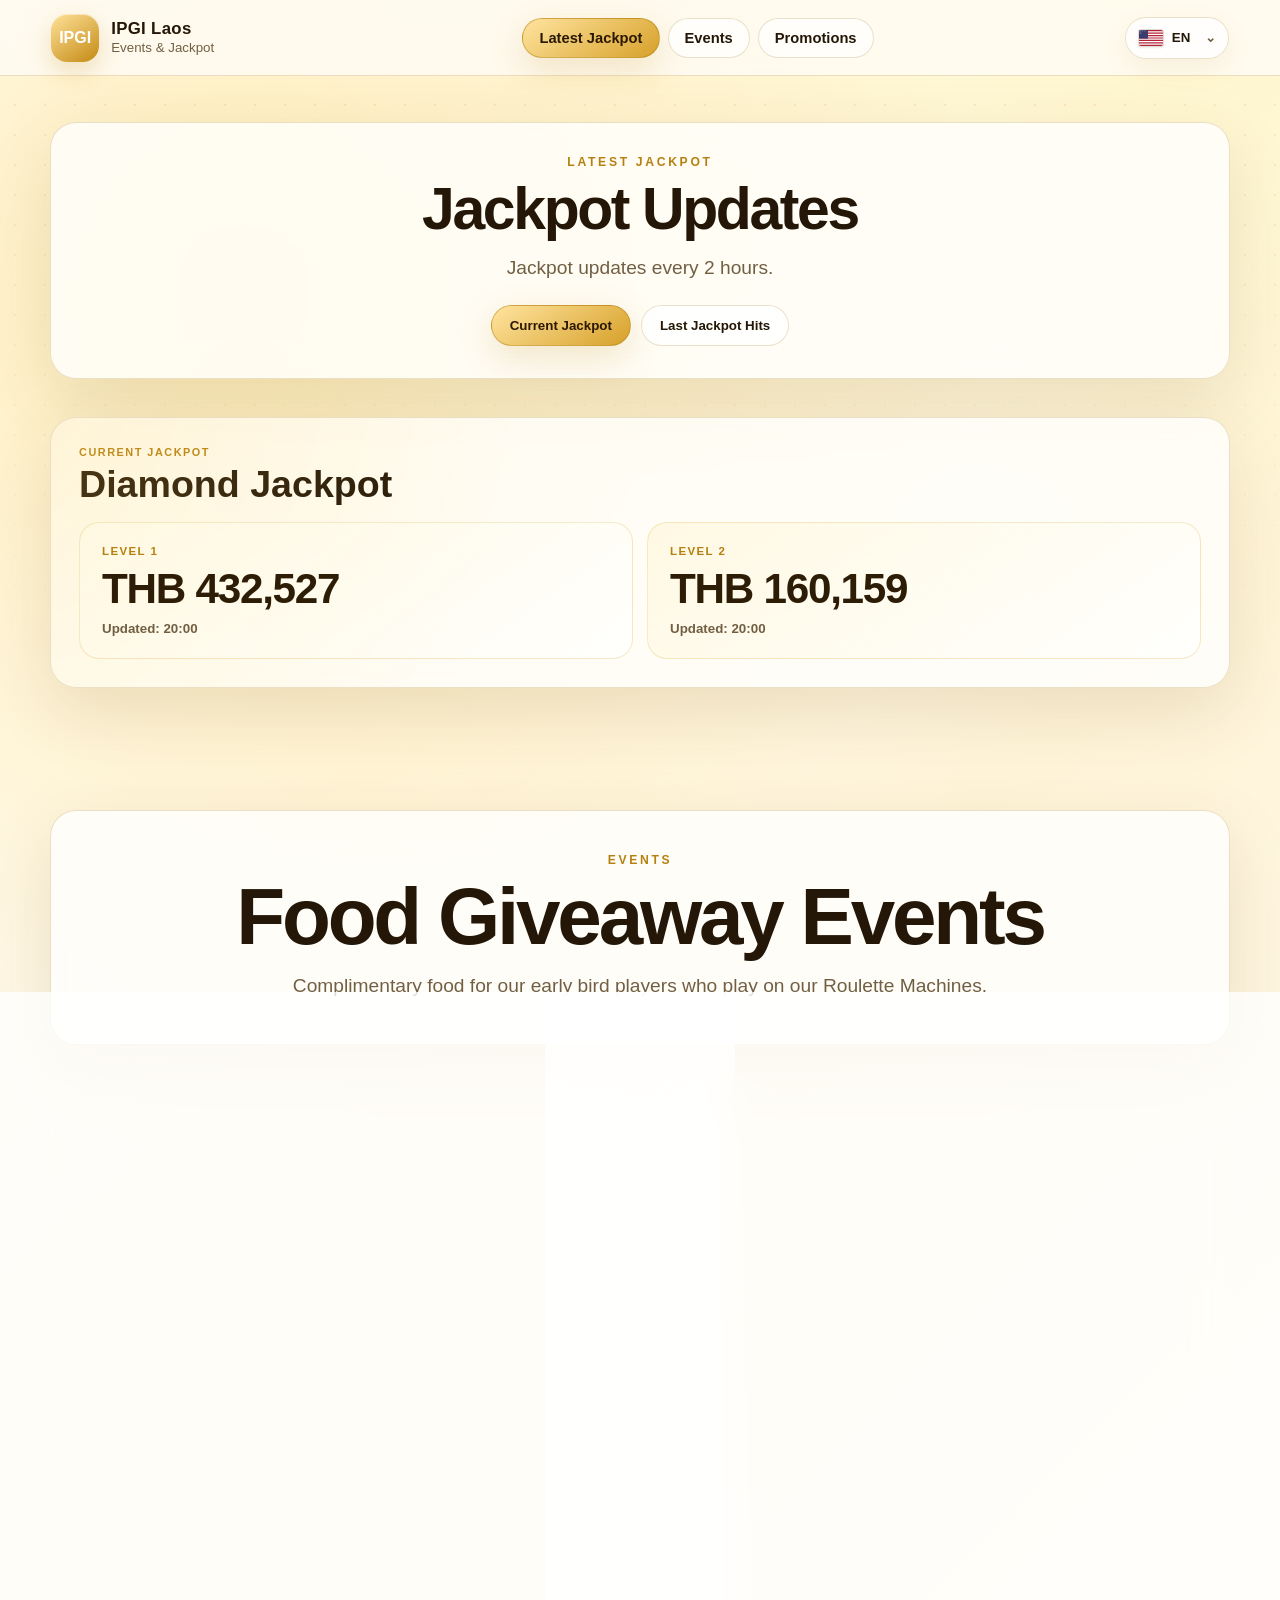
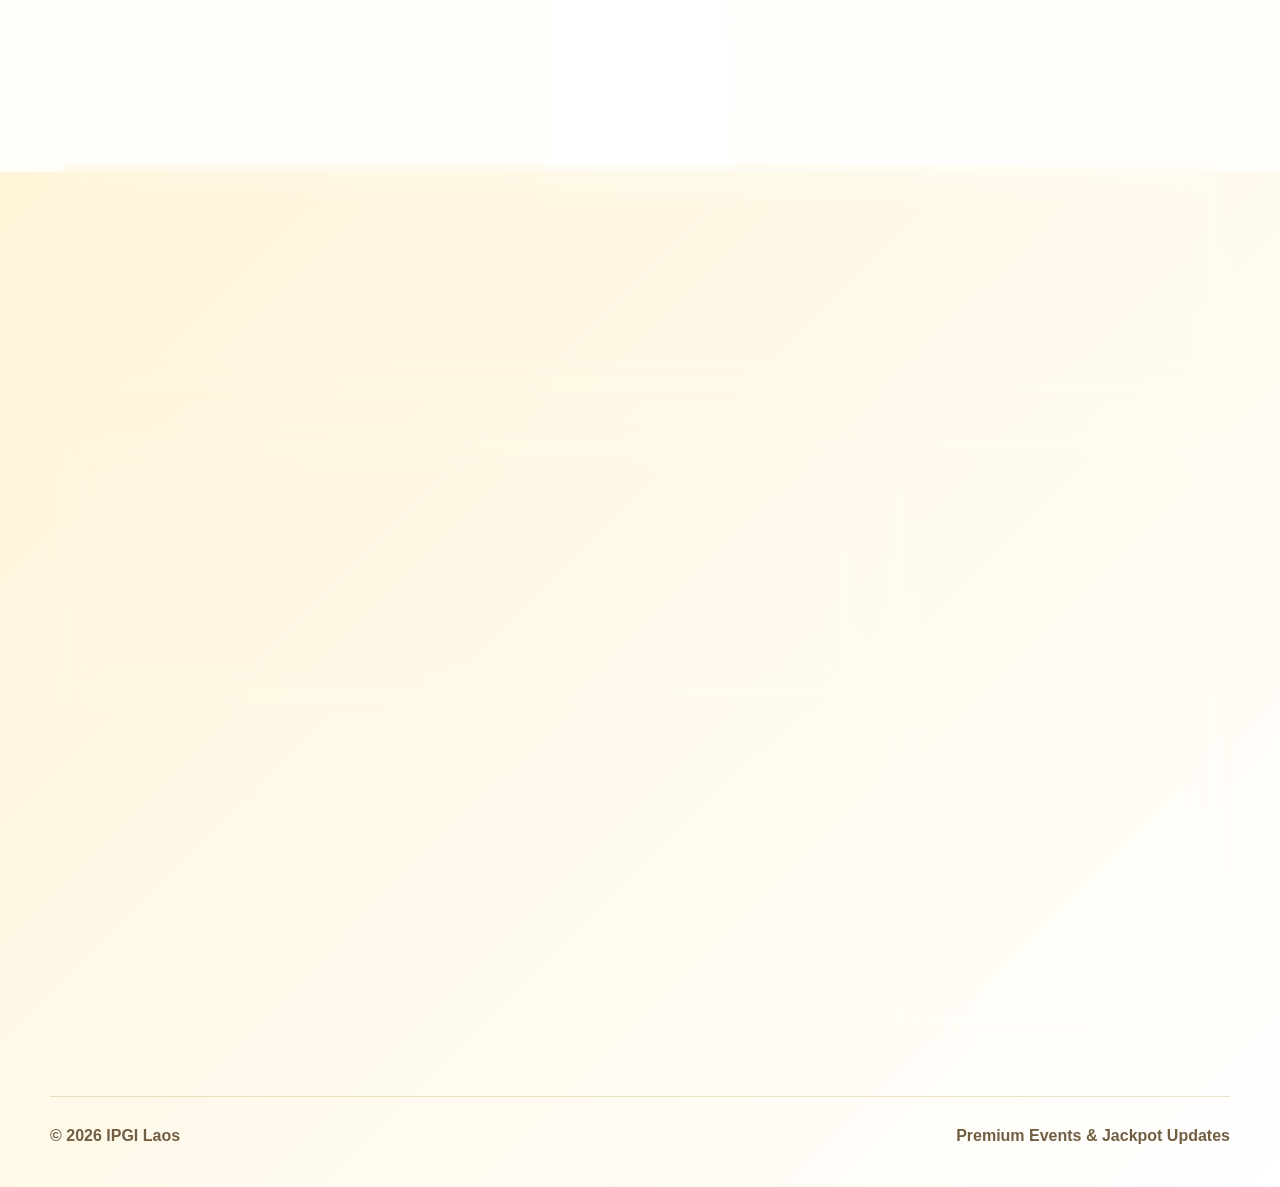
==== commit 101bf631: "Add files via upload" ====
--- a/index.html
+++ b/index.html
@@ -60,19 +60,47 @@
       </section>
 
       <section class="hero-section promotion-view snap-section" id="promotions">
-        <div class="section-head reveal-card">
-          <p class="eyebrow" data-i18n="promotions.eyebrow">Promotions</p>
-          <h1 data-i18n="promotions.comingTitle">Promotion Coming Soon</h1>
-          <p class="lead" data-i18n="promotions.comingLead">Stay tuned for our upcoming Hydra Points Race promotion.</p>
-        </div>
-
-        <div class="coming-soon-card reveal-card">
-          <div class="coming-icon">★</div>
-          <p class="eyebrow compact" data-i18n="promotions.comingEyebrow">Under Proposal</p>
-          <h2 data-i18n="promotions.comingHeading">Hydra Points Race is coming soon</h2>
-          <p data-i18n="promotions.comingText">Full promotion mechanics and leaderboard details will be announced once the event is finalized.</p>
-        </div>
-      </section>
+              <div class="section-head reveal-card">
+                <p class="eyebrow" data-i18n="promotions.eyebrow">Promotions</p>
+                <h1 data-i18n="promotions.title">Hydra Points Race</h1>
+                <p class="lead" data-i18n="promotions.lead">Play and earn Hydra Points.</p>
+              </div>
+      
+              <div class="promo-layout">
+                <article class="leaderboard-preview reveal-card">
+                  <div class="preview-top">
+                    <div>
+                      <p class="eyebrow compact" data-i18n="promotions.liveRanking">Live Ranking</p>
+                      <h2 data-i18n="promotions.top8Title">Top 8 Qualified Players</h2>
+                    </div>
+                    <a class="view-full-btn" id="fullLeaderboardLink" href="https://ipgi-laos.github.io/stvegas/" target="_blank" rel="noopener" data-i18n="promotions.viewFull">View Full Leaderboard</a>
+                  </div>
+      
+                  <div class="leaderboard-meta" id="leaderboardMeta" data-i18n="promotions.loading">Loading leaderboard data...</div>
+      
+                  <div class="mini-table-wrap">
+                    <table class="mini-table">
+                      <thead>
+                        <tr>
+                          <th data-i18n="promotions.rank">Rank</th>
+                          <th data-i18n="promotions.membership">Membership</th>
+                          <th data-i18n="promotions.tierRank">Tier Rank</th>
+                          <th data-i18n="promotions.status">Status</th>
+                        </tr>
+                      </thead>
+                      <tbody id="promotionLeaderboardBody"></tbody>
+                    </table>
+                  </div>
+                </article>
+      
+                <aside class="promo-info reveal-card">
+                  <span class="gold-chip" data-i18n="promotions.mechanicsBadge">Hydra Event Mechanics</span>
+                  <h3 data-i18n="promotions.mechanicsTitle">Hydra Points Race</h3>
+                  <p data-i18n="promotions.mechanicsIntro">VIP players must register with our PR Host to receive their Membership Number. Only players ranked in the Top 8 will qualify for Promotion Day.</p>
+      <ul id="promotionRules"></ul>
+                </aside>
+              </div>
+            </section>
     </main>
 
     <footer class="site-footer">
--- a/style.css
+++ b/style.css
@@ -1250,3 +1250,46 @@
     height: 18px;
   }
 }
+
+/* v13 promo leaderboard tier/status badge display */
+.tier-badge,
+.status-badge {
+  display: block;
+  width: auto;
+  max-width: 118px;
+  height: 42px;
+  object-fit: contain;
+  margin: 0 auto;
+  filter: drop-shadow(0 6px 10px rgba(84, 47, 0, .18));
+}
+
+.status-badge {
+  max-width: 132px;
+}
+
+.badge-fallback {
+  display: inline-flex;
+  align-items: center;
+  justify-content: center;
+  min-height: 34px;
+  padding: 7px 12px;
+  border-radius: 999px;
+  background: linear-gradient(145deg, #fff2bd, #d9a72e);
+  color: #3a2507;
+  font-size: .76rem;
+  font-weight: 900;
+  text-transform: uppercase;
+  letter-spacing: .04em;
+}
+
+.mini-table {
+  min-width: 680px;
+}
+
+@media (max-width: 640px) {
+  .tier-badge,
+  .status-badge {
+    max-width: 96px;
+    height: 34px;
+  }
+}
